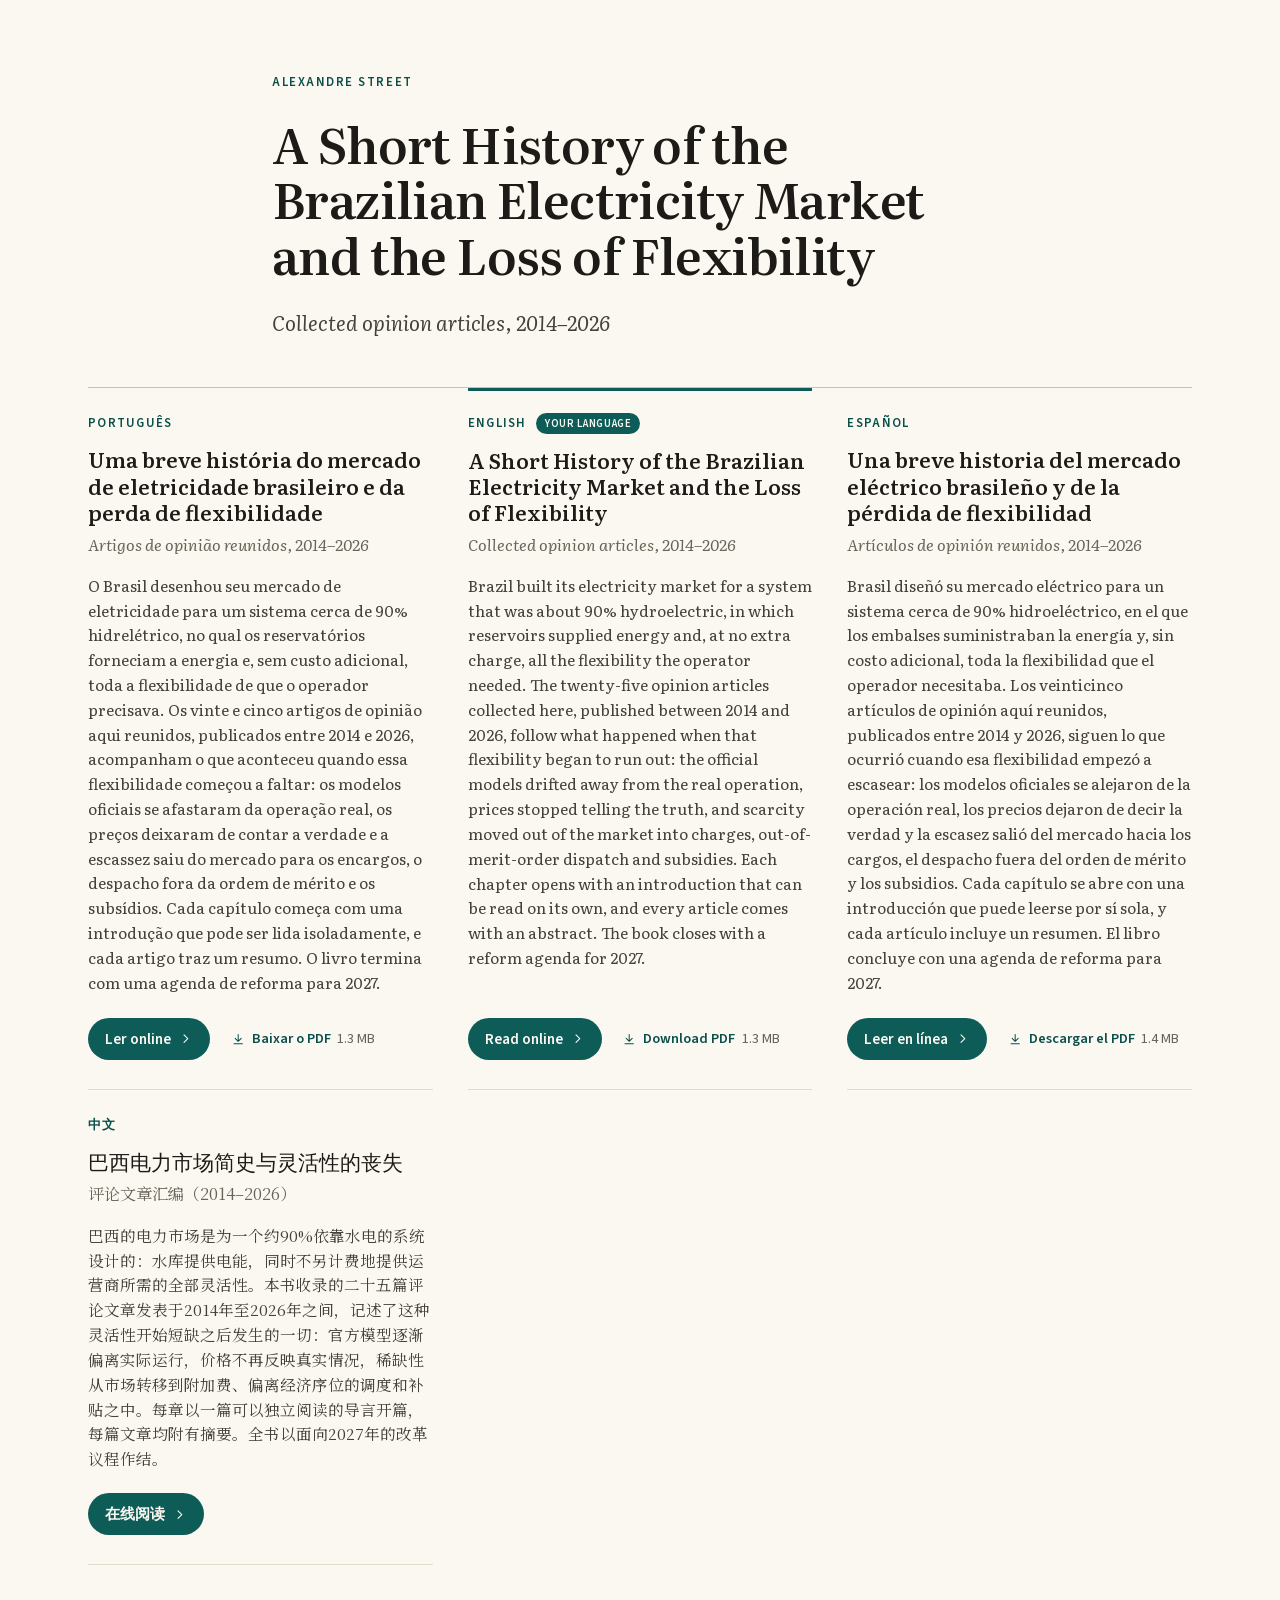
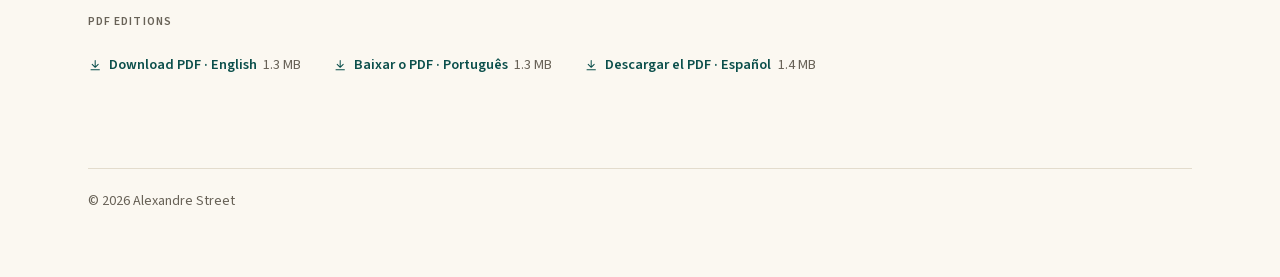
==== index.html @ ff54fec1 "Web edition of A Short History of the Brazilian Electricity Market and the Loss of Flexibility Stati" ====
<!DOCTYPE html>
<html lang="en" class="no-js" data-theme="system" data-mode="full" data-font="serif" data-width="standard" data-spacing="comfortable">
<head>
<meta charset="utf-8">
<meta name="viewport" content="width=device-width, initial-scale=1, viewport-fit=cover">
<title>A Short History of the Brazilian Electricity Market and the Loss of Flexibility — Alexandre Street</title>
<meta name="description" content="Brazil built its electricity market for a system that was about 90% hydroelectric, in which reservoirs supplied energy and, at no extra charge, all the flexibility the operator needed.">
<meta name="author" content="Alexandre Street">
<meta name="color-scheme" content="light dark">
<meta name="theme-color" content="#fbf8f1" media="(prefers-color-scheme: light)">
<meta name="theme-color" content="#15171a" media="(prefers-color-scheme: dark)">
<link rel="canonical" href="https://lampspuc.github.io/brazil-electricity-market-history/">
<meta property="og:type" content="website">
<meta property="og:site_name" content="A Short History of the Brazilian Electricity Market and the Loss of Flexibility">
<meta property="og:title" content="A Short History of the Brazilian Electricity Market and the Loss of Flexibility">
<meta property="og:description" content="Brazil built its electricity market for a system that was about 90% hydroelectric, in which reservoirs supplied energy and, at no extra charge, all the flexibility the operator needed. The twenty-five opinion articles collected here, published between 2014 and 2026, follow what happened when that flexibility began to run out: the official models drifted away from the real operation, prices stopped telling the truth, and scarcity moved out of the market into charges, out-of-merit-order dispatch and subsidies. Each chapter opens with an introduction that can be read on its own, and every article comes with an abstract. The book closes with a reform agenda for 2027.">
<meta property="og:locale" content="en_US">
<meta property="og:url" content="https://lampspuc.github.io/brazil-electricity-market-history/">
<meta property="og:locale:alternate" content="pt_BR">
<meta property="og:locale:alternate" content="es_LA">
<meta property="og:locale:alternate" content="zh_CN">
<meta name="twitter:card" content="summary_large_image">
<meta name="twitter:title" content="A Short History of the Brazilian Electricity Market and the Loss of Flexibility">
<meta name="twitter:description" content="Brazil built its electricity market for a system that was about 90% hydroelectric, in which reservoirs supplied energy and, at no extra charge, all the flexibility the operator needed.">
<meta property="og:image" content="https://lampspuc.github.io/brazil-electricity-market-history/assets/share.png">
<meta property="og:image:type" content="image/png">
<meta property="og:image:width" content="1200">
<meta property="og:image:height" content="630">
<meta property="og:image:alt" content="A Short History of the Brazilian Electricity Market and the Loss of Flexibility — Alexandre Street">
<meta name="twitter:image" content="https://lampspuc.github.io/brazil-electricity-market-history/assets/share.png">
<meta name="twitter:image:alt" content="A Short History of the Brazilian Electricity Market and the Loss of Flexibility — Alexandre Street">
<link rel="alternate" hreflang="pt-BR" href="https://lampspuc.github.io/brazil-electricity-market-history/pt/">
<link rel="alternate" hreflang="en" href="https://lampspuc.github.io/brazil-electricity-market-history/en/">
<link rel="alternate" hreflang="es" href="https://lampspuc.github.io/brazil-electricity-market-history/es/">
<link rel="alternate" hreflang="zh-Hans" href="https://lampspuc.github.io/brazil-electricity-market-history/zh/">
<link rel="alternate" hreflang="x-default" href="https://lampspuc.github.io/brazil-electricity-market-history/">
<link rel="icon" href="assets/icon.svg" type="image/svg+xml">
<link rel="stylesheet" href="assets/fonts/fonts.css">
<link rel="stylesheet" href="assets/app.css">
<script>(function(){var d=document.documentElement;d.className=d.className.replace(/\bno-js\b/,'js');try{var s=JSON.parse(localStorage.getItem('shbem.settings')||'{}');['mode','font','width','spacing','theme'].forEach(function(k){if(typeof s[k]==='string')d.setAttribute('data-'+k,s[k]);});if(s.scale)d.style.setProperty('--scale',s.scale);if(s.sidebar==='hidden')d.classList.add('toc-collapsed');}catch(e){}})();</script>
</head>
<body class="landing">
<svg class="sprite" aria-hidden="true" focusable="false" xmlns="http://www.w3.org/2000/svg"><symbol id="i-menu" viewBox="0 0 24 24"><path d="M4 7h16M4 12h16M4 17h11"/></symbol><symbol id="i-search" viewBox="0 0 24 24"><circle cx="10.5" cy="10.5" r="6.5"/><path d="M15.5 15.5 20.5 20.5"/></symbol><symbol id="i-type" viewBox="0 0 24 24"><path d="M2.8 19 8.3 5h.4L14.2 19M4.9 14h7.2"/><circle cx="18.2" cy="15.6" r="3"/><path d="M21.2 12.2V19"/></symbol><symbol id="i-globe" viewBox="0 0 24 24"><circle cx="12" cy="12" r="8.6"/><path d="M3.4 12h17.2M12 3.4c2.4 2.5 3.6 5.4 3.6 8.6s-1.2 6.1-3.6 8.6c-2.4-2.5-3.6-5.4-3.6-8.6s1.2-6.1 3.6-8.6Z"/></symbol><symbol id="i-close" viewBox="0 0 24 24"><path d="M6 6l12 12M18 6 6 18"/></symbol><symbol id="i-link" viewBox="0 0 24 24"><path d="M10.2 13.8a3.9 3.9 0 0 0 5.5 0l3-3a3.9 3.9 0 0 0-5.5-5.5l-1.1 1.1"/><path d="M13.8 10.2a3.9 3.9 0 0 0-5.5 0l-3 3a3.9 3.9 0 0 0 5.5 5.5l1.1-1.1"/></symbol><symbol id="i-up" viewBox="0 0 24 24"><path d="M12 19V5M5.8 11.2 12 5l6.2 6.2"/></symbol><symbol id="i-down" viewBox="0 0 24 24"><path d="M6 9.5l6 6 6-6"/></symbol><symbol id="i-left" viewBox="0 0 24 24"><path d="M14.5 6 8.5 12l6 6"/></symbol><symbol id="i-right" viewBox="0 0 24 24"><path d="M9.5 6l6 6-6 6"/></symbol><symbol id="i-download" viewBox="0 0 24 24"><path d="M12 4v11M7 10.5l5 5 5-5M5 19.5h14"/></symbol></svg>
<main id="main" class="landing-main">
<header class="landing-head">
<p class="hero-author">Alexandre Street</p>
<h1 class="hero-title">A Short History of the Brazilian Electricity Market and the Loss of Flexibility</h1>
<p class="hero-subtitle">Collected opinion articles, 2014–2026</p>
</header>
<section class="editions" aria-label="All editions">
<article class="ed-card" lang="pt-BR" data-lang="pt"><p class="ed-lang">Português<span class="ed-pref" hidden>Seu idioma</span></p><h2 class="ed-title"><a href="pt/index.html">Uma breve história do mercado de eletricidade brasileiro e da perda de flexibilidade</a></h2><p class="ed-sub">Artigos de opinião reunidos, 2014–2026</p><p class="ed-desc">O Brasil desenhou seu mercado de eletricidade para um sistema cerca de 90% hidrelétrico, no qual os reservatórios forneciam a energia e, sem custo adicional, toda a flexibilidade de que o operador precisava. Os vinte e cinco artigos de opinião aqui reunidos, publicados entre 2014 e 2026, acompanham o que aconteceu quando essa flexibilidade começou a faltar: os modelos oficiais se afastaram da operação real, os preços deixaram de contar a verdade e a escassez saiu do mercado para os encargos, o despacho fora da ordem de mérito e os subsídios. Cada capítulo começa com uma introdução que pode ser lida isoladamente, e cada artigo traz um resumo. O livro termina com uma agenda de reforma para 2027.</p><p class="ed-actions"><a class="btn" href="pt/index.html">Ler online <svg class="icon sm" aria-hidden="true" focusable="false"><use href="#i-right"></use></svg></a><a class="dl" href="./downloads/A%20Short%20History%20of%20the%20Brazilian%20Electricity%20Market%20%28PT%29.pdf" download><svg class="icon sm" aria-hidden="true" focusable="false"><use href="#i-download"></use></svg> Baixar o PDF <span class="size">1.3 MB</span></a></p></article>
<article class="ed-card" lang="en" data-lang="en"><p class="ed-lang">English<span class="ed-pref" hidden>Your language</span></p><h2 class="ed-title"><a href="en/index.html">A Short History of the Brazilian Electricity Market and the Loss of Flexibility</a></h2><p class="ed-sub">Collected opinion articles, 2014–2026</p><p class="ed-desc">Brazil built its electricity market for a system that was about 90% hydroelectric, in which reservoirs supplied energy and, at no extra charge, all the flexibility the operator needed. The twenty-five opinion articles collected here, published between 2014 and 2026, follow what happened when that flexibility began to run out: the official models drifted away from the real operation, prices stopped telling the truth, and scarcity moved out of the market into charges, out-of-merit-order dispatch and subsidies. Each chapter opens with an introduction that can be read on its own, and every article comes with an abstract. The book closes with a reform agenda for 2027.</p><p class="ed-actions"><a class="btn" href="en/index.html">Read online <svg class="icon sm" aria-hidden="true" focusable="false"><use href="#i-right"></use></svg></a><a class="dl" href="./downloads/A%20Short%20History%20of%20the%20Brazilian%20Electricity%20Market%20%28EN%29.pdf" download><svg class="icon sm" aria-hidden="true" focusable="false"><use href="#i-download"></use></svg> Download PDF <span class="size">1.3 MB</span></a></p></article>
<article class="ed-card" lang="es" data-lang="es"><p class="ed-lang">Español<span class="ed-pref" hidden>Su idioma</span></p><h2 class="ed-title"><a href="es/index.html">Una breve historia del mercado eléctrico brasileño y de la pérdida de flexibilidad</a></h2><p class="ed-sub">Artículos de opinión reunidos, 2014–2026</p><p class="ed-desc">Brasil diseñó su mercado eléctrico para un sistema cerca de 90% hidroeléctrico, en el que los embalses suministraban la energía y, sin costo adicional, toda la flexibilidad que el operador necesitaba. Los veinticinco artículos de opinión aquí reunidos, publicados entre 2014 y 2026, siguen lo que ocurrió cuando esa flexibilidad empezó a escasear: los modelos oficiales se alejaron de la operación real, los precios dejaron de decir la verdad y la escasez salió del mercado hacia los cargos, el despacho fuera del orden de mérito y los subsidios. Cada capítulo se abre con una introducción que puede leerse por sí sola, y cada artículo incluye un resumen. El libro concluye con una agenda de reforma para 2027.</p><p class="ed-actions"><a class="btn" href="es/index.html">Leer en línea <svg class="icon sm" aria-hidden="true" focusable="false"><use href="#i-right"></use></svg></a><a class="dl" href="./downloads/A%20Short%20History%20of%20the%20Brazilian%20Electricity%20Market%20%28ES%29.pdf" download><svg class="icon sm" aria-hidden="true" focusable="false"><use href="#i-download"></use></svg> Descargar el PDF <span class="size">1.4 MB</span></a></p></article>
<article class="ed-card" lang="zh-Hans" data-lang="zh"><p class="ed-lang">中文<span class="ed-pref" hidden>您的语言</span></p><h2 class="ed-title"><a href="zh/index.html">巴西电力市场简史与灵活性的丧失</a></h2><p class="ed-sub">评论文章汇编（2014–2026）</p><p class="ed-desc">巴西的电力市场是为一个约90%依靠水电的系统设计的：水库提供电能，同时不另计费地提供运营商所需的全部灵活性。本书收录的二十五篇评论文章发表于2014年至2026年之间，记述了这种灵活性开始短缺之后发生的一切：官方模型逐渐偏离实际运行，价格不再反映真实情况，稀缺性从市场转移到附加费、偏离经济序位的调度和补贴之中。每章以一篇可以独立阅读的导言开篇，每篇文章均附有摘要。全书以面向2027年的改革议程作结。</p><p class="ed-actions"><a class="btn" href="zh/index.html">在线阅读 <svg class="icon sm" aria-hidden="true" focusable="false"><use href="#i-right"></use></svg></a></p></article>
</section>
<section class="landing-pdfs" aria-labelledby="pdf-h"><h2 class="label" id="pdf-h">PDF editions</h2><ul><li><a class="dl" href="./downloads/A%20Short%20History%20of%20the%20Brazilian%20Electricity%20Market%20%28EN%29.pdf" download lang="en"><svg class="icon sm" aria-hidden="true" focusable="false"><use href="#i-download"></use></svg> Download PDF · English <span class="size">1.3 MB</span></a></li><li><a class="dl" href="./downloads/A%20Short%20History%20of%20the%20Brazilian%20Electricity%20Market%20%28PT%29.pdf" download lang="pt-BR"><svg class="icon sm" aria-hidden="true" focusable="false"><use href="#i-download"></use></svg> Baixar o PDF · Português <span class="size">1.3 MB</span></a></li><li><a class="dl" href="./downloads/A%20Short%20History%20of%20the%20Brazilian%20Electricity%20Market%20%28ES%29.pdf" download lang="es"><svg class="icon sm" aria-hidden="true" focusable="false"><use href="#i-download"></use></svg> Descargar el PDF · Español <span class="size">1.4 MB</span></a></li></ul></section>
<footer class="book-foot"><p>© 2026 Alexandre Street</p></footer>
</main>
<script>(function(){var langs=(navigator.languages||[navigator.language||'']).map(function(x){return String(x).toLowerCase();});var pick=null;for(var i=0;i<langs.length&&!pick;i++){var c=langs[i].slice(0,2);if(['pt','en','es','zh'].indexOf(c)>=0)pick=c;}if(!pick)pick='en';var card=document.querySelector('.ed-card[data-lang="'+pick+'"]');if(card){card.classList.add('is-preferred');var t=card.querySelector('.ed-pref');if(t)t.hidden=false;}})();</script>
</body>
</html>
---- assets/fonts/fonts.css ----
/* Literata, Source Sans 3, Atkinson Hyperlegible, Noto Serif SC and Noto Sans SC: SIL Open Font License 1.1 (see the OFL files in this folder). */
@font-face { font-family: 'Literata'; font-style: italic; font-weight: 400 700; font-display: swap; src: url(literata-italic-400-700-greek.woff2) format('woff2'); unicode-range: U+0370-0377, U+037A-037F, U+0384-038A, U+038C, U+038E-03A1, U+03A3-03FF; }
@font-face { font-family: 'Literata'; font-style: italic; font-weight: 400 700; font-display: swap; src: url(literata-italic-400-700-latin.woff2) format('woff2'); unicode-range: U+0000-00FF, U+0131, U+0152-0153, U+02BB-02BC, U+02C6, U+02DA, U+02DC, U+0304, U+0308, U+0329, U+2000-206F, U+20AC, U+2122, U+2191, U+2193, U+2212, U+2215, U+FEFF, U+FFFD; }
@font-face { font-family: 'Literata'; font-style: normal; font-weight: 400 700; font-display: swap; src: url(literata-normal-400-700-greek.woff2) format('woff2'); unicode-range: U+0370-0377, U+037A-037F, U+0384-038A, U+038C, U+038E-03A1, U+03A3-03FF; }
@font-face { font-family: 'Literata'; font-style: normal; font-weight: 400 700; font-display: swap; src: url(literata-normal-400-700-latin.woff2) format('woff2'); unicode-range: U+0000-00FF, U+0131, U+0152-0153, U+02BB-02BC, U+02C6, U+02DA, U+02DC, U+0304, U+0308, U+0329, U+2000-206F, U+20AC, U+2122, U+2191, U+2193, U+2212, U+2215, U+FEFF, U+FFFD; }
@font-face { font-family: 'Source Sans 3'; font-style: italic; font-weight: 400 600; font-display: swap; src: url(source-sans-3-italic-400-600-greek.woff2) format('woff2'); unicode-range: U+0370-0377, U+037A-037F, U+0384-038A, U+038C, U+038E-03A1, U+03A3-03FF; }
@font-face { font-family: 'Source Sans 3'; font-style: italic; font-weight: 400 600; font-display: swap; src: url(source-sans-3-italic-400-600-latin.woff2) format('woff2'); unicode-range: U+0000-00FF, U+0131, U+0152-0153, U+02BB-02BC, U+02C6, U+02DA, U+02DC, U+0304, U+0308, U+0329, U+2000-206F, U+20AC, U+2122, U+2191, U+2193, U+2212, U+2215, U+FEFF, U+FFFD; }
@font-face { font-family: 'Source Sans 3'; font-style: normal; font-weight: 400 700; font-display: swap; src: url(source-sans-3-normal-400-700-greek.woff2) format('woff2'); unicode-range: U+0370-0377, U+037A-037F, U+0384-038A, U+038C, U+038E-03A1, U+03A3-03FF; }
@font-face { font-family: 'Source Sans 3'; font-style: normal; font-weight: 400 700; font-display: swap; src: url(source-sans-3-normal-400-700-latin.woff2) format('woff2'); unicode-range: U+0000-00FF, U+0131, U+0152-0153, U+02BB-02BC, U+02C6, U+02DA, U+02DC, U+0304, U+0308, U+0329, U+2000-206F, U+20AC, U+2122, U+2191, U+2193, U+2212, U+2215, U+FEFF, U+FFFD; }
@font-face { font-family: 'Atkinson Hyperlegible'; font-style: italic; font-weight: 400; font-display: swap; src: url(atkinson-hyperlegible-italic-400-latin.woff2) format('woff2'); unicode-range: U+0000-00FF, U+0131, U+0152-0153, U+02BB-02BC, U+02C6, U+02DA, U+02DC, U+0304, U+0308, U+0329, U+2000-206F, U+20AC, U+2122, U+2191, U+2193, U+2212, U+2215, U+FEFF, U+FFFD; }
@font-face { font-family: 'Atkinson Hyperlegible'; font-style: italic; font-weight: 700; font-display: swap; src: url(atkinson-hyperlegible-italic-700-latin.woff2) format('woff2'); unicode-range: U+0000-00FF, U+0131, U+0152-0153, U+02BB-02BC, U+02C6, U+02DA, U+02DC, U+0304, U+0308, U+0329, U+2000-206F, U+20AC, U+2122, U+2191, U+2193, U+2212, U+2215, U+FEFF, U+FFFD; }
@font-face { font-family: 'Atkinson Hyperlegible'; font-style: normal; font-weight: 400; font-display: swap; src: url(atkinson-hyperlegible-normal-400-latin.woff2) format('woff2'); unicode-range: U+0000-00FF, U+0131, U+0152-0153, U+02BB-02BC, U+02C6, U+02DA, U+02DC, U+0304, U+0308, U+0329, U+2000-206F, U+20AC, U+2122, U+2191, U+2193, U+2212, U+2215, U+FEFF, U+FFFD; }
@font-face { font-family: 'Atkinson Hyperlegible'; font-style: normal; font-weight: 700; font-display: swap; src: url(atkinson-hyperlegible-normal-700-latin.woff2) format('woff2'); unicode-range: U+0000-00FF, U+0131, U+0152-0153, U+02BB-02BC, U+02C6, U+02DA, U+02DC, U+0304, U+0308, U+0329, U+2000-206F, U+20AC, U+2122, U+2191, U+2193, U+2212, U+2215, U+FEFF, U+FFFD; }
@font-face { font-family: 'Noto Serif SC'; font-style: normal; font-weight: 200 900; font-display: swap; src: url(noto-serif-sc-normal-200-900-s2.woff2) format('woff2'); unicode-range: U+f0a7, U+f0b2, U+f0b7, U+f0c9, U+f0d8, U+f0da, U+f0dc-f0dd, U+f0e0, U+f0e6, U+f0eb, U+f0fc, U+f101, U+f104-f105, U+f107, U+f10b, U+f11b, U+f14b, U+f18a, U+f193, U+f1d6-f1d7, U+f244, U+f27a, U+f296, U+f2ae, U+f471, U+f4b3, U+f610-f611, U+f880-f881, U+f8ec, U+f8f5, U+f8ff, U+f901, U+f90a, U+f92c-f92d, U+f934, U+f937, U+f941, U+f965, U+f967, U+f969, U+f96b, U+f96f, U+f974, U+f978-f979, U+f97e, U+f981, U+f98a, U+f98e, U+f997, U+f99c, U+f9b2, U+f9b5, U+f9ba, U+f9be, U+f9ca, U+f9d0-f9d1, U+f9dd, U+f9e0-f9e1, U+f9e4, U+f9f7, U+fa00-fa01, U+fa08, U+fa0a, U+fa11, U+fb01-fb02, U+fdfc, U+fe0e, U+fe30-fe31, U+fe33-fe44, U+fe49-fe52, U+fe54-fe57, U+fe59-fe66, U+fe68-fe6b, U+fe8e, U+fe92-fe93, U+feae, U+feb8, U+fecb-fecc, U+fee0; }
@font-face { font-family: 'Noto Serif SC'; font-style: normal; font-weight: 200 900; font-display: swap; src: url(noto-serif-sc-normal-200-900-s10.woff2) format('woff2'); unicode-range: U+94f5, U+94f7, U+94f9, U+94fb-94fd, U+94ff, U+9503-9504, U+9506-9507, U+9509-950a, U+950d-950f, U+9511-9518, U+951a-9520, U+9522, U+9528-952d, U+9530-953a, U+953c-953f, U+9543-9546, U+9548-9550, U+9552-9555, U+9557-955b, U+955d-9568, U+956a-956d, U+9570-9574, U+9583, U+9586, U+9589, U+958e-958f, U+9591-9592, U+9594, U+9598-9599, U+959e-95a0, U+95a2-95a6, U+95a8-95b2, U+95b4, U+95b8-95c3; }
@font-face { font-family: 'Noto Serif SC'; font-style: normal; font-weight: 200 900; font-display: swap; src: url(noto-serif-sc-normal-200-900-s14.woff2) format('woff2'); unicode-range: U+9004, U+900b, U+9011, U+9015-9016, U+901e, U+9021, U+9026, U+902d, U+902f, U+9031, U+9035-9036, U+9039-903a, U+9041, U+9044-9046, U+904a, U+904f-9052, U+9054-9055, U+9058-9059, U+905b-905e, U+9060-9062, U+9068-9069, U+906f, U+9072, U+9074, U+9076-907a, U+907c-907d, U+9081, U+9083, U+9085, U+9087-908b, U+908f, U+9095, U+9097, U+9099-909b, U+909d, U+90a0-90a1, U+90a8-90a9, U+90ac, U+90b0, U+90b2-90b4, U+90b6, U+90b8, U+90ba, U+90bd-90be, U+90c3-90c5, U+90c7-90c8, U+90cf-90d0, U+90d3, U+90d5, U+90d7, U+90da-90dc, U+90de, U+90e2, U+90e4, U+90e6-90e7, U+90ea-90eb, U+90ef, U+90f4-90f5, U+90f7, U+90fe-9100, U+9104, U+9109, U+910c, U+9112, U+9114-9115, U+9118, U+911c, U+911e, U+9120, U+9122-9123, U+9127, U+912d, U+912f-9132, U+9139-913a, U+9143, U+9146, U+9149-914a, U+914c, U+914e-9150, U+9154, U+9157, U+915a, U+915d-915e, U+9161-9162; }
@font-face { font-family: 'Noto Serif SC'; font-style: normal; font-weight: 200 900; font-display: swap; src: url(noto-serif-sc-normal-200-900-s15.woff2) format('woff2'); unicode-range: U+8e41-8e42, U+8e47, U+8e49-8e4b, U+8e50-8e53, U+8e59-8e5a, U+8e5f-8e60, U+8e64, U+8e69, U+8e6c, U+8e70, U+8e74, U+8e76, U+8e7a-8e7c, U+8e7f, U+8e84-8e85, U+8e87, U+8e89, U+8e8b, U+8e8d, U+8e8f-8e90, U+8e94, U+8e99, U+8e9c, U+8e9e, U+8eaa, U+8eac, U+8eb0, U+8eb6, U+8ec0, U+8ec6, U+8eca-8ece, U+8ed2, U+8eda, U+8edf, U+8ee2, U+8eeb, U+8ef8, U+8efb-8efe, U+8f03, U+8f09, U+8f0b, U+8f12-8f15, U+8f1b, U+8f1d, U+8f1f, U+8f29-8f2a, U+8f2f, U+8f36, U+8f38, U+8f3b, U+8f3e-8f3f, U+8f44-8f45, U+8f49, U+8f4d-8f4e, U+8f5f, U+8f6b, U+8f6d, U+8f71-8f73, U+8f75-8f76, U+8f78-8f7a, U+8f7c, U+8f7e, U+8f81-8f82, U+8f84, U+8f87, U+8f8a-8f8b, U+8f8d-8f8f, U+8f94-8f95, U+8f97-8f9a, U+8fa6, U+8fad-8faf, U+8fb2, U+8fb5-8fb7, U+8fba-8fbc, U+8fbf, U+8fc2, U+8fcb, U+8fcd, U+8fd3, U+8fd5, U+8fd7, U+8fda, U+8fe2-8fe5, U+8fe8-8fe9, U+8fee, U+8ff3-8ff4, U+8ff8, U+8ffa; }
@font-face { font-family: 'Noto Serif SC'; font-style: normal; font-weight: 200 900; font-display: swap; src: url(noto-serif-sc-normal-200-900-s16.woff2) format('woff2'); unicode-range: U+8cbd, U+8cbf-8cc4, U+8cc7-8cc8, U+8cca, U+8ccd, U+8cd1, U+8cd3, U+8cdb-8cdc, U+8cde, U+8ce0, U+8ce2-8ce4, U+8ce6-8ce8, U+8cea, U+8ced, U+8cf4, U+8cf8, U+8cfa, U+8cfc-8cfd, U+8d04-8d05, U+8d07-8d08, U+8d0a, U+8d0d, U+8d0f, U+8d13-8d14, U+8d16, U+8d1b, U+8d20, U+8d30, U+8d32-8d33, U+8d36, U+8d3b, U+8d3d, U+8d40, U+8d42-8d43, U+8d45-8d46, U+8d48-8d4a, U+8d4d, U+8d51, U+8d53, U+8d55, U+8d59, U+8d5c-8d5d, U+8d5f, U+8d61, U+8d66-8d67, U+8d6a, U+8d6d, U+8d71, U+8d73, U+8d84, U+8d90-8d91, U+8d94-8d95, U+8d99, U+8da8, U+8daf, U+8db1, U+8db5, U+8db8, U+8dba, U+8dbc, U+8dbf, U+8dc2, U+8dc4, U+8dc6, U+8dcb, U+8dce-8dcf, U+8dd6-8dd7, U+8dda-8ddb, U+8dde, U+8de1, U+8de3-8de4, U+8de9, U+8deb-8dec, U+8df0-8df1, U+8df6-8dfd, U+8e05, U+8e07, U+8e09-8e0a, U+8e0c, U+8e0e, U+8e10, U+8e14, U+8e1d-8e1f, U+8e23, U+8e26, U+8e2b-8e31, U+8e34-8e35, U+8e39-8e3a, U+8e3d, U+8e40; }
@font-face { font-family: 'Noto Serif SC'; font-style: normal; font-weight: 200 900; font-display: swap; src: url(noto-serif-sc-normal-200-900-s17.woff2) format('woff2'); unicode-range: U+8b80, U+8b83, U+8b8a, U+8b8c, U+8b90, U+8b93, U+8b99-8b9a, U+8ba0, U+8ba3, U+8ba5-8ba7, U+8baa-8bac, U+8bb4-8bb5, U+8bb7, U+8bb9, U+8bc2-8bc3, U+8bc5, U+8bcb-8bcc, U+8bce-8bd0, U+8bd2-8bd4, U+8bd6, U+8bd8-8bd9, U+8bdc, U+8bdf, U+8be3-8be4, U+8be7-8be9, U+8beb-8bec, U+8bee, U+8bf0, U+8bf2-8bf3, U+8bf6, U+8bf9, U+8bfc-8bfd, U+8bff-8c00, U+8c02, U+8c04, U+8c06-8c07, U+8c0c, U+8c0f, U+8c11-8c12, U+8c14-8c1b, U+8c1d-8c21, U+8c24-8c25, U+8c27, U+8c2a-8c2c, U+8c2e-8c30, U+8c32-8c36, U+8c3f, U+8c47-8c4c, U+8c4e-8c50, U+8c54-8c56, U+8c62, U+8c68, U+8c6c, U+8c73, U+8c78, U+8c7a, U+8c82, U+8c85, U+8c89-8c8a, U+8c8d-8c8e, U+8c90, U+8c93-8c94, U+8c98, U+8c9d-8c9e, U+8ca0-8ca2, U+8ca7-8cac, U+8caf-8cb0, U+8cb3-8cb4, U+8cb6-8cb9, U+8cbb-8cbc; }
@font-face { font-family: 'Noto Serif SC'; font-style: normal; font-weight: 200 900; font-display: swap; src: url(noto-serif-sc-normal-200-900-s19.woff2) format('woff2'); unicode-range: U+8882, U+8884-8886, U+8888, U+888f, U+8892-8893, U+889b, U+88a2, U+88a4, U+88a6, U+88a8, U+88aa, U+88ae, U+88b1, U+88b4, U+88b7, U+88bc, U+88c0, U+88c6-88c9, U+88ce-88cf, U+88d1-88d3, U+88d8, U+88db-88dd, U+88df, U+88e1-88e3, U+88e5, U+88e8, U+88ec, U+88f0-88f1, U+88f3-88f4, U+88fc-88fe, U+8900, U+8902, U+8906-8907, U+8909-890c, U+8912-8915, U+8918-891b, U+8921, U+8925, U+892b, U+8930, U+8932, U+8934, U+8936, U+893b, U+893d, U+8941, U+894c, U+8955-8956, U+8959, U+895c, U+895e-8960, U+8966, U+896a, U+896c, U+896f-8970, U+8972, U+897b, U+897e, U+8980, U+8983, U+8985, U+8987-8988, U+898c, U+898f, U+8993, U+8997, U+899a, U+89a1, U+89a7, U+89a9-89aa, U+89b2-89b3, U+89b7, U+89c0, U+89c7, U+89ca-89cc, U+89ce-89d1, U+89d6, U+89da, U+89dc, U+89de, U+89e5, U+89e7, U+89eb, U+89ef, U+89f1, U+89f3-89f4, U+89f8, U+89ff, U+8a01-8a03, U+8a07-8a0a, U+8a0e-8a0f, U+8a13; }
@font-face { font-family: 'Noto Serif SC'; font-style: normal; font-weight: 200 900; font-display: swap; src: url(noto-serif-sc-normal-200-900-s25.woff2) format('woff2'); unicode-range: U+8016, U+8018-8019, U+801c, U+801e, U+8026-802a, U+8031, U+8034-8035, U+8037, U+8043, U+804b, U+804d, U+8052, U+8056, U+8059, U+805e, U+8061, U+8068-8069, U+806e-8074, U+8076-8078, U+807c-8080, U+8082, U+8084-8085, U+8088, U+808f, U+8093, U+809c, U+809f, U+80ab, U+80ad-80ae, U+80b1, U+80b6-80b8, U+80bc-80bd, U+80c2, U+80c4, U+80ca, U+80cd, U+80d1, U+80d4, U+80d7, U+80d9-80db, U+80dd, U+80e0, U+80e4-80e5, U+80e7-80ed, U+80ef-80f1, U+80f3-80f4, U+80fc, U+8101, U+8104-8105, U+8107-8108, U+810c-810e, U+8112-8115, U+8117-8119, U+811b-811f, U+8121-8130, U+8132-8134, U+8137, U+8139, U+813f-8140, U+8142, U+8146, U+8148, U+814d-814e, U+8151, U+8153, U+8158-815a, U+815e, U+8160; }
@font-face { font-family: 'Noto Serif SC'; font-style: normal; font-weight: 200 900; font-display: swap; src: url(noto-serif-sc-normal-200-900-s32.woff2) format('woff2'); unicode-range: U+784c, U+784e-7854, U+7856-7857, U+7859-785a, U+7865, U+7869-786a, U+786d, U+786f, U+7876-7877, U+787c, U+787e-787f, U+7881, U+7887-7889, U+7893-7894, U+7898-789e, U+78a1, U+78a3, U+78a5, U+78a9, U+78ad, U+78b2, U+78b4, U+78b6, U+78b9-78ba, U+78bc, U+78bf, U+78c3, U+78c9, U+78cb, U+78d0-78d2, U+78d4, U+78d9-78da, U+78dc, U+78de, U+78e1, U+78e5-78e6, U+78ea, U+78ec, U+78ef, U+78f1-78f2, U+78f4, U+78fa-78fb, U+78fe, U+7901-7902, U+7905, U+7907, U+7909, U+790b-790c, U+790e, U+7910, U+7913, U+7919-791b, U+791e-791f, U+7921, U+7924, U+7926, U+792a-792b, U+7934, U+7936, U+7939, U+793b, U+793d, U+7940, U+7942-7943, U+7945-7947, U+7949-794a, U+794c, U+794e-7951, U+7953-7955, U+7957-795a, U+795c, U+795f-7960, U+7962, U+7964, U+7966-7967, U+7969, U+796b, U+796f, U+7972, U+7974, U+7979, U+797b-797c, U+797e-7980, U+7982, U+7986-7987, U+7989-798a; }
@font-face { font-family: 'Noto Serif SC'; font-style: normal; font-weight: 200 900; font-display: swap; src: url(noto-serif-sc-normal-200-900-s48.woff2) format('woff2'); unicode-range: U+64f1-64f2, U+64f4, U+64f7-64f8, U+64fa, U+64fc, U+64fe-64ff, U+6503, U+6509, U+650f, U+6514, U+6518, U+651c-651e, U+6522-6525, U+652a-652c, U+652e, U+6530-6532, U+6534-6535, U+6537-6538, U+653a, U+653c-653d, U+6542, U+6549-654b, U+654d-654e, U+6553-6555, U+6557-6558, U+655d, U+6564, U+6569, U+656b, U+656d-656f, U+6571, U+6573, U+6575-6576, U+6578-657e, U+6581-6583, U+6585-6586, U+6589, U+658e-658f, U+6592-6593, U+6595-6596, U+659b, U+659d, U+659f-65a1, U+65a3, U+65ab-65ac, U+65b2, U+65b6-65b7, U+65ba-65bb, U+65be-65c0, U+65c2-65c4, U+65c6-65c8, U+65cc, U+65ce, U+65d0, U+65d2-65d3, U+65d6, U+65db, U+65dd, U+65e1, U+65e3, U+65ee-65f0, U+65f3-65f5, U+65f8, U+65fb-65fc, U+65fe-6600, U+6603, U+6607, U+6609, U+660b, U+6610-6611, U+6619-661a, U+661c-661e, U+6621, U+6624, U+6626, U+662a-662c, U+662e, U+6630; }
@font-face { font-family: 'Noto Serif SC'; font-style: normal; font-weight: 200 900; font-display: swap; src: url(noto-serif-sc-normal-200-900-s49.woff2) format('woff2'); unicode-range: U+63b8-63bc, U+63be, U+63c0, U+63c3-63c4, U+63c6, U+63c8, U+63cd-63ce, U+63d1, U+63d6, U+63da-63db, U+63de, U+63e0, U+63e3, U+63e9-63ea, U+63ee, U+63f2, U+63f5-63fa, U+63fc, U+63fe-6400, U+6406, U+640b-640d, U+6410, U+6414, U+6416-6417, U+641b, U+6420-6423, U+6425-6428, U+642a, U+6431-6432, U+6434-6437, U+643d-6442, U+6445, U+6448, U+6450-6452, U+645b-645f, U+6462, U+6465, U+6468, U+646d, U+646f-6471, U+6473, U+6477, U+6479-647d, U+6482-6485, U+6487-6488, U+648c, U+6490, U+6493, U+6496-649a, U+649d, U+64a0, U+64a5, U+64ab-64ac, U+64b1-64b7, U+64b9-64bb, U+64be-64c1, U+64c4, U+64c7, U+64c9-64cb, U+64d0, U+64d4, U+64d7-64d8, U+64da, U+64de, U+64e0-64e2, U+64e4, U+64e9, U+64ec, U+64f0; }
@font-face { font-family: 'Noto Serif SC'; font-style: normal; font-weight: 200 900; font-display: swap; src: url(noto-serif-sc-normal-200-900-s50.woff2) format('woff2'); unicode-range: U+622c, U+622e-6230, U+6232, U+6238, U+623b, U+623d-623e, U+6243, U+6246, U+6248-6249, U+624c, U+6255, U+6259, U+625e, U+6260-6261, U+6265-6266, U+626a, U+6271, U+627a, U+627c-627d, U+6283, U+6286, U+6289, U+628e, U+6294, U+629c, U+629e-629f, U+62a1, U+62a8, U+62ba-62bb, U+62bf, U+62c2, U+62c4, U+62c8, U+62ca-62cb, U+62cf, U+62d1, U+62d7, U+62d9-62da, U+62dd, U+62e0-62e1, U+62e3-62e4, U+62e7, U+62eb, U+62ee, U+62f0, U+62f4-62f6, U+6308, U+630a-630e, U+6310, U+6312-6313, U+6317, U+6319, U+631b, U+631d-631f, U+6322, U+6326, U+6329, U+6331-6332, U+6334-6337, U+6339, U+633b-633c, U+633e-6340, U+6343, U+6347, U+634b-634e, U+6354, U+635c-635d, U+6368-6369, U+636d, U+636f-6372, U+6376, U+637a-637b, U+637d, U+6382-6383, U+6387, U+638a-638b, U+638d-638e, U+6391, U+6393-6397, U+6399, U+639b, U+639e-639f, U+63a1, U+63a3-63a4, U+63ac-63ae, U+63b1-63b5; }
@font-face { font-family: 'Noto Serif SC'; font-style: normal; font-weight: 200 900; font-display: swap; src: url(noto-serif-sc-normal-200-900-s51.woff2) format('woff2'); unicode-range: U+60ed-60ee, U+60f0-60f1, U+60f4, U+60f6, U+60fa, U+6100, U+6106, U+610d-610e, U+6112, U+6114-6115, U+6119, U+611c, U+6120, U+6122-6123, U+6126, U+6128-6130, U+6136-6137, U+613a, U+613d-613e, U+6144, U+6146-6147, U+614a-614b, U+6151, U+6153, U+6158, U+615a, U+615c-615d, U+615f, U+6161, U+6163-6165, U+616b-616c, U+616e, U+6171, U+6173-6177, U+617e, U+6182, U+6187, U+618a, U+618d-618e, U+6190-6191, U+6194, U+6199-619a, U+619c, U+619f, U+61a1, U+61a3-61a4, U+61a7-61a9, U+61ab-61ad, U+61b2-61b3, U+61b5-61b7, U+61ba-61bb, U+61bf, U+61c3-61c4, U+61c6-61c7, U+61c9-61cb, U+61d0-61d1, U+61d3-61d4, U+61d7, U+61da, U+61df-61e1, U+61e6, U+61ee, U+61f0, U+61f2, U+61f6-61f8, U+61fa, U+61fc-61fe, U+6200, U+6206-6207, U+6209, U+620b, U+620d-620e, U+6213-6215, U+6217, U+6219, U+621b-6223, U+6225-6226; }
@font-face { font-family: 'Noto Serif SC'; font-style: normal; font-weight: 200 900; font-display: swap; src: url(noto-serif-sc-normal-200-900-s52.woff2) format('woff2'); unicode-range: U+5fc4, U+5fc9, U+5fcb, U+5fce-5fd6, U+5fda-5fde, U+5fe1-5fe2, U+5fe4-5fe5, U+5fea, U+5fed-5fee, U+5ff1-5ff3, U+5ff6, U+5ff8, U+5ffb, U+5ffe-5fff, U+6002-6006, U+600a, U+600d, U+600f, U+6014, U+6019, U+601b, U+6020, U+6023, U+6026, U+6029, U+602b, U+602e-602f, U+6031, U+6033, U+6035, U+6039, U+603f, U+6041-6043, U+6046, U+604f, U+6053-6054, U+6058-605b, U+605d-605e, U+6060, U+6063, U+6065, U+6067, U+606a-606c, U+6075, U+6078-6079, U+607b, U+607d, U+607f, U+6083, U+6085-6087, U+608a, U+608c, U+608e-608f, U+6092-6093, U+6095-6097, U+609b-609d, U+60a2, U+60a7, U+60a9-60ab, U+60ad, U+60af-60b1, U+60b3-60b6, U+60b8, U+60bb, U+60bd-60be, U+60c0-60c3, U+60c6-60c9, U+60cb, U+60ce, U+60d3-60d4, U+60d7-60db, U+60dd, U+60e1-60e4, U+60e6, U+60ea, U+60ec; }
@font-face { font-family: 'Noto Serif SC'; font-style: normal; font-weight: 200 900; font-display: swap; src: url(noto-serif-sc-normal-200-900-s53.woff2) format('woff2'); unicode-range: U+5e98, U+5e9b, U+5e9d, U+5ea0-5ea5, U+5ea8, U+5eab, U+5eaf, U+5eb3, U+5eb5-5eb6, U+5eb9, U+5ebe, U+5ec1-5ec3, U+5ec6, U+5ec8, U+5ecb-5ecc, U+5ed1-5ed2, U+5ed4, U+5ed9-5edb, U+5edd, U+5edf-5ee0, U+5ee2-5ee3, U+5ee8, U+5eea, U+5eec, U+5eef-5ef0, U+5ef3-5ef4, U+5ef8, U+5efb-5efc, U+5efe-5eff, U+5f01, U+5f07, U+5f0b-5f0e, U+5f10-5f12, U+5f14, U+5f1a, U+5f22, U+5f28-5f29, U+5f2c-5f2d, U+5f35-5f36, U+5f38, U+5f3b-5f43, U+5f45-5f4a, U+5f4c-5f4e, U+5f50, U+5f54, U+5f56-5f59, U+5f5b-5f5f, U+5f61, U+5f63, U+5f65, U+5f67-5f68, U+5f6b, U+5f6e-5f6f, U+5f72-5f78, U+5f7a, U+5f7e-5f7f, U+5f82-5f83, U+5f87, U+5f89-5f8a, U+5f8d, U+5f91, U+5f93, U+5f95, U+5f98-5f99, U+5f9c, U+5f9e, U+5fa0, U+5fa6-5fa9, U+5fac-5fad, U+5faf, U+5fb3-5fb5, U+5fb9, U+5fbc; }
@font-face { font-family: 'Noto Serif SC'; font-style: normal; font-weight: 200 900; font-display: swap; src: url(noto-serif-sc-normal-200-900-s57.woff2) format('woff2'); unicode-range: U+596a, U+596c-596e, U+5977, U+597b-597c, U+5981, U+598f, U+5997-5998, U+599a, U+599c-599d, U+59a0-59a1, U+59a3-59a4, U+59a7, U+59aa-59ad, U+59af, U+59b2-59b3, U+59b5-59b6, U+59b8, U+59ba, U+59bd-59be, U+59c0-59c1, U+59c3-59c4, U+59c7-59ca, U+59cc-59cd, U+59cf, U+59d2, U+59d5-59d6, U+59d8-59d9, U+59db, U+59dd-59e0, U+59e2-59e7, U+59e9-59eb, U+59ee, U+59f1, U+59f3, U+59f5, U+59f7-59f9, U+59fd, U+5a06, U+5a08-5a0a, U+5a0c-5a0d, U+5a11-5a13, U+5a15-5a16, U+5a1a-5a1b, U+5a21-5a23, U+5a2d-5a2f, U+5a32, U+5a38, U+5a3c, U+5a3e-5a45, U+5a47, U+5a4a, U+5a4c-5a4d, U+5a4f-5a51, U+5a53, U+5a55-5a57, U+5a5e, U+5a60, U+5a62, U+5a65-5a67, U+5a6a, U+5a6c-5a6d, U+5a72-5a73, U+5a75-5a76, U+5a79-5a7c, U+5a81-5a84, U+5a8c, U+5a8e, U+5a93, U+5a96-5a97, U+5a9c, U+5a9e; }
@font-face { font-family: 'Noto Serif SC'; font-style: normal; font-weight: 200 900; font-display: swap; src: url(noto-serif-sc-normal-200-900-s61.woff2) format('woff2'); unicode-range: U+550f, U+5511-5514, U+5516-5517, U+5519, U+551b, U+551d-551e, U+5520, U+5522-5523, U+5526-5527, U+552a-552c, U+5530, U+5532-5535, U+5537-5538, U+553b-5541, U+5543-5544, U+5547-5549, U+554b, U+554d, U+5550, U+5553, U+5555-5558, U+555b-555f, U+5567-5569, U+556b-5572, U+5574-5577, U+557b-557c, U+557e-557f, U+5581, U+5583, U+5585-5586, U+5588, U+558b-558c, U+558e-5591, U+5593, U+5599-559a, U+559f, U+55a5-55a6, U+55a8-55ac, U+55ae, U+55b0-55b3, U+55b6, U+55b9-55ba, U+55bc-55be, U+55c4, U+55c6-55c7, U+55c9, U+55cc-55d2, U+55d4-55db, U+55dd-55df, U+55e1, U+55e3-55e6, U+55ea-55ee, U+55f0-55f3; }
@font-face { font-family: 'Noto Serif SC'; font-style: normal; font-weight: 200 900; font-display: swap; src: url(noto-serif-sc-normal-200-900-s62.woff2) format('woff2'); unicode-range: U+53e7-53e9, U+53f1, U+53f4-53f5, U+53fa-5400, U+5402, U+5405-5407, U+540b, U+540f, U+5412, U+5414, U+5416, U+5418-541a, U+541d, U+5420-5423, U+5425, U+5429-542a, U+542d-542e, U+5431-5433, U+5436, U+543d, U+543f, U+5442-5443, U+5449, U+544b-544c, U+544e, U+5451-5454, U+5456, U+5459, U+545b-545c, U+5461, U+5463-5464, U+546a-5472, U+5474, U+5476-5478, U+547a, U+547e-5484, U+5486, U+548a, U+548d-548e, U+5490-5491, U+5494, U+5497-5499, U+549b, U+549d, U+54a1-54a7, U+54a9, U+54ab, U+54ad, U+54b4-54b5, U+54b9, U+54bb, U+54be-54bf, U+54c2-54c3, U+54c9-54cc, U+54cf-54d0, U+54d3, U+54d5-54d6, U+54d9-54da, U+54dc-54de, U+54e2, U+54e7, U+54f3-54f4, U+54f8-54f9, U+54fd-54ff, U+5501, U+5504-5506, U+550c-550e; }
@font-face { font-family: 'Noto Serif SC'; font-style: normal; font-weight: 200 900; font-display: swap; src: url(noto-serif-sc-normal-200-900-s63.woff2) format('woff2'); unicode-range: U+5289, U+528b, U+528d, U+528f, U+5291-5293, U+529a, U+52a2, U+52a6-52a7, U+52ac-52ad, U+52af, U+52b4-52b5, U+52b9, U+52bb-52bc, U+52be, U+52c1, U+52c5, U+52ca, U+52cd, U+52d0, U+52d6-52d7, U+52d9, U+52db, U+52dd-52de, U+52e0, U+52e2-52e3, U+52e5, U+52e7-52f0, U+52f2-52f3, U+52f5-52f9, U+52fb-52fc, U+5302, U+5304, U+530b, U+530d, U+530f-5310, U+5315, U+531a, U+531c-531d, U+5321, U+5323, U+5326, U+532e-5331, U+5338, U+533c-533e, U+5344-5345, U+534b-534d, U+5350, U+5354, U+5358, U+535d-535f, U+5363, U+5368-5369, U+536c, U+536e-536f, U+5372, U+5379-537b, U+537d, U+538d-538e, U+5390, U+5393-5394, U+5396, U+539b-539d, U+53a0-53a1, U+53a3-53a5, U+53a9, U+53ad-53ae, U+53b0, U+53b2-53b3, U+53b5-53b8, U+53bc, U+53be, U+53c1, U+53c3-53c7, U+53ce-53cf, U+53d2-53d3, U+53d5, U+53da, U+53de-53df, U+53e1-53e2; }
@font-face { font-family: 'Noto Serif SC'; font-style: normal; font-weight: 200 900; font-display: swap; src: url(noto-serif-sc-normal-200-900-s65.woff2) format('woff2'); unicode-range: U+4fd1, U+4fd3, U+4fda-4fdc, U+4fdf-4fe0, U+4fe2-4fe4, U+4fe6, U+4fe8, U+4feb-4fed, U+4ff3, U+4ff5-4ff6, U+4ff8, U+4ffe, U+5001, U+5005-5006, U+5009, U+500c, U+500f, U+5013-5018, U+501b-501e, U+5022-5025, U+5027-5028, U+502b-502e, U+5030, U+5033-5034, U+5036-5039, U+503b, U+5041-5043, U+5045-5046, U+5048-504a, U+504c-504e, U+5051, U+5053, U+5055-5057, U+505b, U+505e, U+5060, U+5062-5063, U+5067, U+506a, U+506c, U+5070-5072, U+5074-5075, U+5078, U+507b, U+507d-507e, U+5080, U+5088-5089, U+5091-5092, U+5095, U+5097-509e, U+50a2-50a3, U+50a5-50a7, U+50a9, U+50ad, U+50b3, U+50b5, U+50b7, U+50ba, U+50be, U+50c4-50c5, U+50c7, U+50ca, U+50cd, U+50d1, U+50d5-50d6, U+50da, U+50de, U+50e5-50e6, U+50ec-50ee, U+50f0-50f1, U+50f3, U+50f9-50fb, U+50fe-5102; }
@font-face { font-family: 'Noto Serif SC'; font-style: normal; font-weight: 200 900; font-display: swap; src: url(noto-serif-sc-normal-200-900-s72.woff2) format('woff2'); unicode-range: U+207c-2083, U+208c-208e, U+2092, U+20a6, U+20a8-20ad, U+20af, U+20b1, U+20b4-20b5, U+20b8-20ba, U+20bd, U+20db, U+20dd, U+20e0, U+20e3, U+2105, U+2109, U+2113, U+2116-2117, U+2120-2121, U+2126, U+212b, U+2133, U+2139, U+2194, U+2196-2199, U+21a0, U+21a9-21aa, U+21af, U+21b3, U+21b5, U+21ba-21bb, U+21c4, U+21ca, U+21cc, U+21d0-21d4, U+21e1, U+21e6-21e9, U+2200, U+2202, U+2205-2208, U+220f, U+2211-2212, U+2215, U+2217-2219, U+221d-2220, U+2223, U+2225, U+2227-222b, U+222e, U+2234-2237, U+223c-223d, U+2248, U+224c, U+2252, U+2256, U+2260-2261, U+2266-2267, U+226a-226b, U+226e-226f, U+2282-2283, U+2295, U+2297, U+2299, U+22a5, U+22b0-22b1, U+22b9, U+22bf, U+22c5-22c6, U+22ef, U+2304, U+2307, U+230b, U+2312-2314, U+2318, U+231a-231b, U+2323, U+239b, U+239d-239e, U+23a0, U+23e9; }
@font-face { font-family: 'Noto Serif SC'; font-style: normal; font-weight: 200 900; font-display: swap; src: url(noto-serif-sc-normal-200-900-s77.woff2) format('woff2'); unicode-range: U+221a, U+2264, U+2464, U+25a0, U+3008, U+4e10, U+512a, U+5152, U+5201, U+5241, U+5340, U+5352, U+549a, U+54b2, U+54c6, U+54d7, U+54e1, U+5509, U+55c5, U+5618, U+5716, U+576f, U+5784, U+57a2, U+589f, U+5a20, U+5a25, U+5a29, U+5a34, U+5a7f, U+5ad6, U+5b09, U+5b5c, U+5bc7, U+5be6, U+5c27, U+5d2d, U+5dcd, U+5f1b, U+5f37, U+604d, U+6055, U+6073, U+60eb, U+61ff, U+62ce, U+62ed, U+6345, U+6390, U+63b0, U+63b7, U+64ae, U+64c2, U+64d2, U+6556, U+663c, U+667e, U+66d9, U+66f8, U+6756, U+6789, U+689d, U+68f1, U+695e, U+6975, U+6a1f, U+6b0a, U+6b61, U+6b87, U+6c5d, U+6c7e, U+6c92, U+6d31, U+6df9, U+6e0d, U+6e2d, U+6f31, U+6f3e, U+70b3, U+70bd, U+70ca, U+70e8, U+725f, U+733f, U+7396, U+739f, U+7459, U+74a7, U+75a1, U+75f0, U+76cf, U+76d4, U+7729, U+77aa, U+77b0, U+77e3, U+780c, U+78d5, U+7941, U+7977, U+797a, U+79c3, U+7a20, U+7a92, U+7b71, U+7bf1, U+7c9f, U+7eb6, U+7eca, U+7ef7, U+7f07, U+7f09, U+7f15, U+7f81, U+7fb9, U+8038, U+8098, U+80b4, U+8110, U+814b-814c, U+816e, U+818a, U+8205, U+8235, U+828b, U+82a5, U+82b7, U+82d4, U+82db, U+82df, U+8317, U+8338, U+8385-8386, U+83c1, U+83cf, U+8537, U+853b, U+854a, U+8715, U+8783, U+892a, U+8a71, U+8bb3, U+8d2e, U+8d58, U+8dbe, U+8f67, U+8fab, U+8fc4, U+8fe6, U+9023, U+9084, U+9091, U+916a, U+91c9, U+91dc, U+94b3, U+9502, U+9523, U+9551, U+956f, U+960e, U+962a, U+962e, U+9647, U+96f3, U+9739, U+97a0, U+97ed, U+983b, U+985e, U+988a, U+99ac, U+9a6f, U+9a87, U+9a8b, U+9ab7, U+9abc, U+9ac5, U+9e25, U+e608, U+e621, U+ff06, U+ff14-ff16; }
@font-face { font-family: 'Noto Serif SC'; font-style: normal; font-weight: 200 900; font-display: swap; src: url(noto-serif-sc-normal-200-900-s78.woff2) format('woff2'); unicode-range: U+161, U+926, U+928, U+939, U+93f-940, U+94d, U+e17, U+e22, U+e44, U+25c7, U+25ce, U+2764, U+3009, U+3016-3017, U+4e4d, U+4e53, U+4f5a, U+4f70, U+4fae, U+4fd8, U+4ffa, U+5011, U+501a, U+51c4, U+5225, U+547b, U+5495, U+54e8, U+54ee, U+5594, U+55d3, U+55dc, U+55fd, U+560e, U+565c, U+5662, U+5669, U+566c, U+56bc, U+5742, U+5824, U+5834, U+598a, U+5992, U+59a9, U+5a04, U+5ac9, U+5b75, U+5b7d, U+5bc5, U+5c49, U+5c90, U+5e1c, U+5e27, U+5e2b, U+5e37, U+5e90, U+618b, U+61f5, U+620a, U+620c, U+6273, U+62c7, U+62f7, U+6320, U+6342, U+6401-6402, U+6413, U+6512, U+655b, U+65a7, U+65f1, U+65f7, U+665f, U+6687, U+66a7, U+673d, U+67b8, U+6854, U+68d8, U+68fa, U+696d, U+6a02, U+6a0a, U+6a80, U+6b7c, U+6bd9, U+6c2e, U+6c76, U+6cf8, U+6d4a, U+6d85, U+6e24, U+6e32, U+6ec7, U+6f88, U+700f, U+701a, U+7078, U+707c, U+70ac, U+70c1, U+72e9, U+7409, U+7422, U+745a, U+7480, U+74a8, U+752b, U+7574, U+7656, U+7699, U+7737, U+785d, U+78be, U+79b9, U+7a3d, U+7a91, U+7a9f, U+7ae3, U+7b77, U+7c3f, U+7d1a, U+7d50, U+7d93, U+8042, U+808b, U+8236, U+82b8-82b9, U+82ef, U+8309, U+836b, U+83ef, U+8431, U+85c9, U+865e, U+868c, U+8759, U+8760, U+8845, U+89ba, U+8a2a, U+8aaa, U+8c41, U+8d2c, U+8d4e, U+8e66, U+8e6d, U+8eaf, U+902e, U+914b, U+916e, U+919b, U+949b, U+94a0, U+94b0, U+9541-9542, U+9556, U+95eb, U+95f5, U+964b, U+968b, U+96cc-96cd, U+96cf, U+9713, U+9890, U+98a8, U+9985, U+9992, U+9a6d, U+9a81, U+9a86, U+9ab8, U+9ca4, U+e606-e607, U+e60a, U+e60c, U+e60e, U+fe0f, U+ff02, U+ff1e; }
@font-face { font-family: 'Noto Serif SC'; font-style: normal; font-weight: 200 900; font-display: swap; src: url(noto-serif-sc-normal-200-900-s79.woff2) format('woff2'); unicode-range: U+10c, U+627-629, U+639, U+644, U+64a, U+203b, U+2265, U+2463, U+2573, U+25b2, U+3448-3449, U+4e1e, U+4e5e, U+4f3a, U+4f5f, U+4fea, U+5026, U+508d, U+516e, U+5189, U+5254, U+5288, U+52d8, U+52fa, U+5306, U+5308, U+5364, U+5384, U+53ed, U+543c, U+5450, U+5455, U+5466, U+54c4, U+5578, U+55a7, U+561f, U+5631, U+572d, U+575f, U+57ae, U+57e0, U+5830, U+594e, U+5984, U+5993, U+5bdd, U+5c0d, U+5c7f, U+5c82, U+5e62, U+5ed3, U+5f08, U+607a, U+60bc, U+625b, U+6292, U+62e2, U+6363, U+6467, U+6714, U+675e, U+6771, U+67a2, U+67ff, U+6805, U+68a7, U+68e0, U+6930, U+6986, U+69a8, U+69df, U+6a44, U+6a5f, U+6c13, U+6c1f, U+6c22, U+6c2f, U+6c40, U+6c81, U+6c9b, U+6ca5, U+6da4, U+6df3, U+6e85, U+6eba, U+6ed5, U+6f13, U+6f33, U+6f62, U+715e, U+72c4, U+73d1, U+7405, U+7487, U+7578, U+75a4, U+75eb, U+7693, U+7738, U+7741, U+776b, U+7792, U+77a7, U+77a9, U+77b3, U+788c, U+7984, U+79a7, U+79e4, U+7a1a, U+7a57, U+7aa6, U+7b0b, U+7b5d, U+7c27, U+7c7d, U+7caa, U+7cd9, U+7cef, U+7eda, U+7ede, U+7f24, U+803f, U+8046, U+80fa, U+81fb, U+8207, U+8258, U+8335, U+8339, U+8354, U+840e, U+85b0, U+85fb, U+8695, U+86aa, U+8717, U+8749, U+874c, U+8996, U+89bd, U+89c5, U+8bdb, U+8bf5, U+8c5a, U+8cec, U+8d3f, U+8d9f, U+8e44, U+8fed, U+9005, U+9019, U+9082, U+90af, U+90dd, U+90e1, U+90f8, U+916f, U+9176, U+949e, U+94a7, U+94c2, U+9525, U+9580, U+95dc, U+96e2, U+96fb, U+9704, U+9a7c, U+9a7f, U+9b41, U+9ca8, U+9cc4, U+9cde, U+9e92, U+9ede, U+9f9a, U+e60b, U+e610, U+ff10, U+ff13, U+ff3b, U+ff3d, U+f012b; }
@font-face { font-family: 'Noto Serif SC'; font-style: normal; font-weight: 200 900; font-display: swap; src: url(noto-serif-sc-normal-200-900-s80.woff2) format('woff2'); unicode-range: U+60, U+631, U+2606, U+3014-3015, U+309c, U+33a1, U+4e52, U+4ec6, U+4f86, U+4f8d, U+4fde, U+4fef, U+500b, U+502a, U+515c, U+518a, U+51a5, U+51f3, U+5243, U+52c9, U+52d5, U+53a2, U+53ee, U+54ce, U+54fa, U+54fc, U+5580, U+5587, U+563f, U+56da, U+5792, U+5815, U+5960, U+59d7, U+5b78, U+5b9b, U+5be1, U+5c4e, U+5c51, U+5c6f, U+5c9a, U+5cfb, U+5d16, U+5ed6, U+5f27, U+5f6a, U+609a, U+60df, U+6168, U+61c8, U+6236, U+62f1, U+62fd, U+631a, U+6328, U+632b, U+6346, U+638f, U+63a0, U+63c9, U+655e, U+6590, U+6615, U+6627, U+66ae, U+66e6, U+66f0, U+67da, U+67ec, U+6813, U+6816, U+6869, U+6893, U+68ad, U+68f5, U+6977, U+6984, U+69db, U+6b72, U+6bb7, U+6ce3, U+6cfb, U+6d47, U+6da1, U+6dc4, U+6e43, U+6eaf, U+6eff, U+6f8e, U+7011, U+7063, U+7076, U+7096, U+70ba, U+70db, U+70ef, U+7119-711a, U+7172, U+718f, U+7194, U+727a, U+72d9, U+72ed, U+7325, U+73ae, U+73ba, U+73c0, U+73fe, U+7410, U+7426, U+7455, U+7554, U+7576, U+75ae, U+75b9, U+762b, U+766b, U+7682, U+7750, U+7779, U+7784, U+77eb, U+77ee, U+78f7, U+79e9, U+7a79, U+7b1b, U+7b28, U+7bf7, U+7db2, U+7ec5, U+7eee, U+7f14, U+7f1a, U+7fe1, U+8087, U+809b, U+81b3, U+8231, U+830e, U+835f, U+83e9, U+849c, U+851a, U+868a, U+8718, U+874e, U+8822, U+8910, U+8944, U+8a3b, U+8bb6, U+8bbc, U+8e72, U+8f9c, U+900d, U+904b, U+904e, U+9063, U+90a2, U+90b9, U+9119, U+94f2, U+952f, U+9576-9577, U+9593, U+95f8, U+961c, U+969b, U+96a7, U+96c1, U+9716, U+9761, U+97ad, U+97e7, U+98a4, U+997a, U+9a73, U+9b44, U+9e3d, U+9ecf, U+9ed4, U+ff11-ff12, U+fffd; }
@font-face { font-family: 'Noto Serif SC'; font-style: normal; font-weight: 200 900; font-display: swap; src: url(noto-serif-sc-normal-200-900-s81.woff2) format('woff2'); unicode-range: U+2003, U+2193, U+2462, U+4e19, U+4e2b, U+4e36, U+4ea8, U+4ed1, U+4ed7, U+4f51, U+4f63, U+4f83, U+50e7, U+5112, U+5167, U+51a4, U+51b6, U+5239, U+5265, U+532a, U+5351, U+537f, U+5401, U+548f, U+5492, U+54af, U+54b3, U+54bd, U+54d1, U+54df, U+554f, U+5564, U+5598, U+5632, U+56a3, U+56e7, U+574e, U+575d-575e, U+57d4, U+584c, U+58e4, U+5937, U+5955, U+5a05, U+5a1f, U+5a49, U+5ac2, U+5c39, U+5c61, U+5d0e, U+5de9, U+5e9a, U+5eb8, U+5f0a, U+5f13, U+5f6c, U+5f8c, U+603c, U+608d, U+611b, U+6127, U+62a0, U+62d0, U+634f, U+635e, U+63fd, U+6577, U+658b, U+65bc, U+660a, U+6643, U+6656, U+6703, U+6760, U+67af, U+67c4, U+67e0, U+6817, U+68cd, U+690e, U+6960, U+69b4, U+6a71, U+6aac, U+6b67, U+6bb4, U+6c55, U+6c70, U+6c82, U+6ca6, U+6cb8, U+6cbe, U+6ede, U+6ee5, U+6f4d, U+6f84, U+6f9c, U+7115, U+7121, U+722a, U+7261, U+7272, U+7280, U+72f8, U+7504, U+754f, U+75d8, U+767c, U+76ef, U+778e, U+77bb, U+77f6, U+786b, U+78b1, U+7948, U+7985, U+79be, U+7a83, U+7a8d, U+7eac, U+7eef, U+7ef8, U+7efd, U+7f00, U+803d, U+8086, U+810a, U+8165, U+819d, U+81a8, U+8214, U+829c, U+831c, U+832b, U+8367, U+83e0, U+83f1, U+8403, U+846b, U+8475, U+84b2, U+8513, U+8574, U+85af, U+86d9, U+86db, U+8acb, U+8bbd, U+8be0-8be1, U+8c0e, U+8d29, U+8d50, U+8d63, U+8f7f, U+9032, U+9042, U+90b1, U+90b5, U+9165, U+9175, U+94a6, U+94c5, U+950c, U+9610, U+9631, U+9699, U+973e, U+978d, U+97ec, U+97f6, U+984c, U+987d, U+9882, U+9965, U+996a, U+9972, U+9a8f, U+9ad3, U+9ae6, U+9cb8, U+9edb, U+e600, U+e60f, U+e611, U+ff05, U+ff0b; }
@font-face { font-family: 'Noto Serif SC'; font-style: normal; font-weight: 200 900; font-display: swap; src: url(noto-serif-sc-normal-200-900-s82.woff2) format('woff2'); unicode-range: U+5e, U+2190, U+250a, U+25bc, U+25cf, U+4e56, U+4ea9, U+4f3d, U+4f6c, U+4f88, U+4fa8, U+4fcf, U+5029, U+5188, U+51f9, U+5203, U+524a, U+5256, U+529d, U+5375, U+53db, U+541f, U+5435, U+5457, U+548b, U+54c7, U+54d4, U+54e9, U+556a, U+5589, U+55bb, U+55e8, U+55ef, U+563b, U+566a, U+576a, U+58f9, U+598d, U+599e, U+59a8, U+5a9b, U+5ae3, U+5bb0, U+5bde, U+5c4c, U+5c60, U+5d1b, U+5deb, U+5df7, U+5e18, U+5f26, U+5f64, U+601c, U+6084, U+60e9, U+614c, U+6208, U+621a, U+6233, U+6254, U+62d8, U+62e6, U+62ef, U+6323, U+632a, U+633d, U+6361, U+6405, U+640f, U+6614, U+6642, U+6657, U+67a3, U+6808, U+683d, U+6850, U+6897, U+68b3, U+68b5, U+68d5, U+6a58, U+6b47, U+6b6a, U+6c28, U+6c90, U+6ca7, U+6cf5, U+6d51, U+6da9, U+6dc7, U+6dd1, U+6e0a, U+6e5b, U+6e9c, U+6f47, U+6f6d, U+70ad, U+70f9, U+710a, U+7130, U+71ac, U+745f, U+7476, U+7490, U+7529, U+7538, U+75d2, U+7696, U+76b1, U+76fc, U+777f, U+77dc, U+789f, U+795b, U+79bd, U+79c9, U+7a3b, U+7a46, U+7aa5, U+7ad6, U+7ca5, U+7cb9, U+7cdf, U+7d6e, U+7f06, U+7f38, U+7fa1, U+7fc1, U+8015, U+803b, U+80a2, U+80aa, U+8116, U+813e, U+82bd, U+8305, U+8328, U+8346, U+846c, U+8549, U+859b, U+8611, U+8680, U+87f9, U+884d, U+8877, U+888d, U+88d4, U+898b, U+8a79, U+8a93, U+8c05, U+8c0d, U+8c26, U+8d1e, U+8d31, U+8d81, U+8e22, U+8e81, U+8f90, U+8f96, U+90ca, U+916c, U+917f, U+9187, U+918b, U+9499, U+94a9, U+9524, U+9540, U+958b, U+9600, U+9640, U+96b6, U+96c7, U+96ef, U+98d9, U+9976, U+997f, U+9a74, U+9a84, U+9c8d, U+9e26, U+9e9f, U+ad6d, U+c5b4, U+d55c, U+ff0f; }
@font-face { font-family: 'Noto Serif SC'; font-style: normal; font-weight: 200 900; font-display: swap; src: url(noto-serif-sc-normal-200-900-s83.woff2) format('woff2'); unicode-range: U+b0, U+2191, U+2460-2461, U+25c6, U+300e-300f, U+4e1b, U+4e7e, U+4ed5, U+4ef2, U+4f10, U+4f1e, U+4f50, U+4fa6, U+4faf, U+5021, U+50f5, U+5179, U+5180, U+51d1, U+522e, U+52a3, U+52c3, U+52cb, U+5300, U+5319, U+5320, U+5349, U+5395, U+53d9, U+541e, U+5428, U+543e, U+54b1, U+54c0, U+54d2, U+570b, U+5858, U+58f6, U+5974, U+59a5, U+59e8, U+59ec, U+5a36, U+5a9a, U+5ab3, U+5b99, U+5baa, U+5ce1, U+5d14, U+5d4c, U+5dc5, U+5de2, U+5e99, U+5e9e, U+5f18, U+5f66, U+5f70, U+6070, U+60d5, U+60e7, U+6101, U+611a, U+61be, U+6241, U+6252, U+626f, U+6296, U+62bc, U+62cc, U+6380, U+63a9, U+644a, U+6454, U+64a9, U+64b8, U+6500, U+6572, U+65a5, U+65a9, U+65ec, U+660f, U+6749, U+6795, U+67ab, U+68da, U+6912, U+6bbf, U+6bef, U+6cab, U+6cca, U+6ccc, U+6cfc, U+6d3d, U+6d78, U+6dee, U+6e17, U+6e34, U+6e83, U+6ea2, U+6eb6, U+6f20, U+6fa1, U+707f, U+70d8, U+70eb, U+714c, U+714e, U+7235, U+7239, U+73ca, U+743c, U+745c, U+7624, U+763e, U+76f2, U+77db, U+77e9, U+780d, U+7838, U+7845, U+78ca, U+796d, U+7a84, U+7aed, U+7b3c, U+7eb2, U+7f05, U+7f20, U+7f34, U+7f62, U+7fc5, U+7fd8, U+7ff0, U+800d, U+8036, U+80ba, U+80be, U+80c0-80c1, U+8155, U+817a, U+8180, U+81e3, U+8206, U+8247, U+8270, U+8299, U+82ad, U+8304, U+8393, U+83b9, U+840d, U+8427, U+8469, U+8471, U+84c4, U+84ec, U+853d, U+8681-8682, U+8721, U+8854, U+88d5, U+88f9, U+8bc0, U+8c0a, U+8c29, U+8c2d, U+8d41, U+8dea, U+8eb2, U+8f9f, U+903b, U+903e, U+9102, U+9493, U+94a5, U+94f8, U+95f7, U+9706, U+9709, U+9774, U+98a0, U+9e64, U+9f9f, U+e603; }
@font-face { font-family: 'Noto Serif SC'; font-style: normal; font-weight: 200 900; font-display: swap; src: url(noto-serif-sc-normal-200-900-s84.woff2) format('woff2'); unicode-range: U+200b, U+2103, U+4e18, U+4e27-4e28, U+4e38, U+4e59, U+4e8f, U+4ead, U+4ec7, U+4fe9, U+503a, U+5085, U+5146, U+51af, U+51f8, U+52ab, U+5339, U+535c, U+5378, U+538c, U+5398, U+53f9, U+5415, U+5475, U+54aa, U+54ac, U+54b8, U+5582, U+5760, U+5764, U+57cb, U+5835, U+5885, U+5951, U+5983, U+59da, U+5a77, U+5b5d, U+5b5f, U+5bb5, U+5bc2, U+5be8, U+5bfa, U+5c2c, U+5c34, U+5c41, U+5c48, U+5c65, U+5cad, U+5e06, U+5e42, U+5ef7, U+5f17, U+5f25, U+5f6d, U+5f79, U+6028, U+6064, U+6068, U+606d, U+607c, U+6094, U+6109, U+6124, U+6247, U+626d, U+6291, U+629a, U+62ac, U+62b9, U+62fe, U+6324, U+6349, U+6367, U+6398, U+6495, U+64a4, U+64b0, U+64bc, U+64ce, U+658c, U+65ed, U+6602, U+6674, U+6691, U+66a8, U+674f, U+679a, U+67ef, U+67f4, U+680b, U+6876, U+68a8, U+6a59, U+6a61, U+6b20, U+6bc5, U+6d12, U+6d46, U+6d8c, U+6dc0, U+6e14, U+6e23, U+6f06, U+7164, U+716e, U+7199, U+71e5, U+72ac, U+742a, U+755c, U+75ab, U+75b2, U+75f4, U+7897, U+78b3, U+78c5, U+7978, U+79fd, U+7a74, U+7b4b, U+7b5b, U+7ece, U+7ed2, U+7ee3, U+7ef3, U+7f50, U+7f55, U+7f9e, U+7fe0, U+809d, U+8106, U+814a, U+8154, U+817b, U+818f, U+81c2, U+81ed, U+821f, U+82a6, U+82d1, U+8302, U+83c7, U+83ca, U+845b, U+848b, U+84c9, U+85e4, U+86ee, U+8700, U+8774, U+8881, U+8c1c, U+8c79, U+8d2a, U+8d3c, U+8eba, U+8f70, U+8fa9, U+8fb1, U+900a, U+9017, U+901d, U+9022, U+906e, U+946b, U+94dd, U+94ed, U+953b, U+95ef, U+95fa, U+95fd, U+96c0, U+971e, U+9753, U+9756, U+97e6, U+9881, U+9887, U+9b4f, U+9e2d, U+9f0e, U+e601-e602, U+e604-e605, U+ff5c; }
@font-face { font-family: 'Noto Serif SC'; font-style: normal; font-weight: 200 900; font-display: swap; src: url(noto-serif-sc-normal-200-900-s85.woff2) format('woff2'); unicode-range: U+24, U+4e08, U+4e43, U+4e4f, U+4ef0, U+4f2a, U+507f, U+50ac, U+50bb, U+5151, U+51bb, U+51f6, U+51fd, U+5272, U+52fe, U+5362, U+53c9, U+53d4, U+53e0, U+543b, U+54f2, U+5507, U+5524, U+558a, U+55b5, U+561b, U+56ca, U+5782, U+57c3, U+5893, U+5915, U+5949, U+5962, U+59ae, U+59dc, U+59fb, U+5bd3, U+5c38, U+5cb3, U+5d07, U+5d29, U+5de1, U+5dfe, U+5e15, U+5eca, U+5f2f, U+5f7c, U+5fcc, U+6021, U+609f, U+60f9, U+6108, U+6148, U+6155, U+6170, U+61d2, U+6251, U+629b, U+62ab, U+62e8, U+62f3, U+6321, U+6350, U+6566, U+659c, U+65e8, U+6635, U+6655, U+6670, U+66f9, U+6734, U+679d, U+6851, U+6905, U+6b49, U+6b96, U+6c1b, U+6c41, U+6c6a, U+6c83, U+6cf3, U+6d9b, U+6dcb, U+6e1d, U+6e20-6e21, U+6eaa, U+6ee4, U+6ee9, U+6f58, U+70e4, U+722c, U+7262, U+7267, U+72b9, U+72e0, U+72ee, U+72f1, U+7334, U+73ab, U+7433, U+7470, U+758f, U+75d5, U+764c, U+7686, U+76c6, U+76fe, U+7720, U+77e2, U+7802, U+7816, U+788d, U+7891, U+7a00, U+7a9d, U+7b52, U+7bad, U+7c98, U+7cca, U+7eba, U+7eea, U+7ef5, U+7f1d, U+7f69, U+806a, U+809a, U+80bf, U+80c3, U+81c0, U+820c, U+82ac, U+82af, U+82cd, U+82d7, U+838e, U+839e, U+8404, U+84b8, U+852c, U+8587, U+8650, U+8679, U+86c7, U+8702, U+87ba, U+886b-886c, U+8870, U+8c10, U+8c23, U+8c6b, U+8d3e, U+8d4b-8d4c, U+8d64, U+8d6b, U+8d74, U+8e29, U+8f69, U+8f74, U+8fb0, U+8fdf, U+901b, U+9038, U+9093, U+9171, U+9489, U+94ae, U+94c3, U+9508, U+9510, U+9601, U+9614, U+964c, U+9675, U+971c, U+97f5, U+9888, U+98d8, U+9971, U+9aa4, U+9e3f, U+9e45, U+9e4f, U+9e70, U+9f7f, U+e715; }
@font-face { font-family: 'Noto Serif SC'; font-style: normal; font-weight: 200 900; font-display: swap; src: url(noto-serif-sc-normal-200-900-s86.woff2) format('woff2'); unicode-range: U+a5, U+2192, U+2605, U+4e11, U+4e22, U+4e32, U+4f0d, U+4f0f, U+4f69, U+4ff1, U+50b2, U+5154, U+51dd, U+51f0, U+5211, U+5269, U+533f, U+5366-5367, U+5389, U+5413, U+5440, U+5446, U+5561, U+574a, U+5751, U+57ab, U+5806, U+5821, U+582a, U+58f3, U+5938, U+5948, U+5978, U+59d1, U+5a03, U+5a07, U+5ac1, U+5acc, U+5ae9, U+5bb4, U+5bc4, U+5c3f, U+5e3d, U+5e7d, U+5f92, U+5faa, U+5fe0, U+5ffd, U+6016, U+60a0, U+60dc, U+60e8, U+614e, U+6212, U+6284, U+62c6, U+62d3-62d4, U+63f4, U+642c, U+6478, U+6491-6492, U+64e6, U+6591, U+65a4, U+664b, U+6735, U+6746, U+67f1, U+67f3, U+6842, U+68af, U+68c9, U+68cb, U+6a31, U+6b3a, U+6bc1, U+6c0f, U+6c27, U+6c57, U+6cc4, U+6ce5, U+6d2a, U+6d66, U+6d69, U+6daf, U+6e58, U+6ecb, U+6ef4, U+707e, U+7092, U+70ab, U+71d5, U+7275, U+7384, U+73b2, U+7434, U+74e6, U+74f7, U+75bc, U+76c8, U+76d0, U+7709, U+77ac, U+7855, U+78a7, U+78c1, U+7a77, U+7b79, U+7c92, U+7cae, U+7cd5, U+7ea4, U+7eb5, U+7ebd, U+7f5a, U+7fd4, U+7ffc, U+8083, U+8096, U+80a0, U+80d6, U+80de, U+8102, U+8109, U+810f, U+8179, U+8292, U+82b3, U+8352, U+8361, U+83cc, U+841d, U+8461, U+8482, U+8521, U+857e, U+85aa, U+866b, U+8776, U+8896, U+889c, U+88f8, U+8a9e, U+8bc8, U+8bf8, U+8c0b, U+8c28, U+8d2b, U+8d2f, U+8d37, U+8d3a, U+8d54, U+8dc3, U+8dcc, U+8df5, U+8e0f, U+8e48, U+8f86, U+8f88, U+8f9e, U+8fc1, U+8fc8, U+8feb, U+9065, U+90a6, U+90aa, U+90bb, U+90c1, U+94dc, U+9521, U+9676, U+96d5, U+970d, U+9897, U+997c, U+9a70, U+9a76, U+9a9a, U+9ad4, U+9e23, U+9e7f, U+9f3b, U+e675, U+e6b9, U+ffe5; }
@font-face { font-family: 'Noto Serif SC'; font-style: normal; font-weight: 200 900; font-display: swap; src: url(noto-serif-sc-normal-200-900-s87.woff2) format('woff2'); unicode-range: U+300c-300d, U+4e54, U+4e58, U+4e95, U+4ec1, U+4f2f, U+4f38, U+4fa3, U+4fca, U+503e, U+5141, U+5144, U+517c, U+51cc, U+51ed, U+5242, U+52b2, U+52d2, U+52e4, U+540a, U+5439, U+5448, U+5496, U+54ed, U+5565, U+5761, U+5766, U+58ee, U+593a, U+594b, U+594f, U+5954, U+5996, U+59c6, U+59ff, U+5b64, U+5bff, U+5c18, U+5c1d, U+5c97, U+5ca9, U+5cb8, U+5e9f, U+5ec9, U+5f04, U+5f7b, U+5fa1, U+5fcd, U+6012, U+60a6, U+60ac, U+60b2, U+60ef, U+626e, U+6270, U+6276, U+62d6, U+62dc, U+6316, U+632f, U+633a, U+6355, U+63aa, U+6447, U+649e, U+64c5, U+654c, U+65c1, U+65cb, U+65e6, U+6606, U+6731, U+675c, U+67cf, U+67dc, U+6846, U+6b8b, U+6beb, U+6c61, U+6c88, U+6cbf, U+6cdb, U+6cea, U+6d45, U+6d53, U+6d74, U+6d82, U+6da8, U+6db5, U+6deb, U+6eda, U+6ee8, U+6f0f, U+706d, U+708e, U+70ae, U+70bc, U+70c2, U+70e6, U+7237-7238, U+72fc, U+730e, U+731b, U+739b, U+73bb, U+7483, U+74dc, U+74f6, U+7586, U+7626, U+775b, U+77ff, U+788e, U+78b0, U+7956, U+7965, U+79e6, U+7af9, U+7bee, U+7c97, U+7eb1, U+7eb7, U+7ed1, U+7ed5, U+7f6a, U+7f72, U+7fbd, U+8017, U+808c, U+80a9, U+80c6, U+80ce, U+8150, U+8170, U+819c, U+820d, U+8230, U+8239, U+827e, U+8377, U+8389, U+83b2, U+8428, U+8463, U+867e, U+88c2, U+88d9, U+8986, U+8bca, U+8bde, U+8c13, U+8c8c, U+8d21, U+8d24, U+8d56, U+8d60, U+8d8b, U+8db4, U+8e2a, U+8f68, U+8f89, U+8f9b, U+8fa8, U+8fbd, U+9003, U+90ce, U+90ed, U+9189, U+94bb, U+9505, U+95f9, U+963b, U+9655, U+966a, U+9677, U+96fe, U+9896, U+99a8, U+9a71, U+9a82, U+9a91, U+9b45, U+9ece, U+9f20, U+feff, U+ff0d; }
@font-face { font-family: 'Noto Serif SC'; font-style: normal; font-weight: 200 900; font-display: swap; src: url(noto-serif-sc-normal-200-900-s88.woff2) format('woff2'); unicode-range: U+4e4c, U+4e88, U+4ea1, U+4ea6, U+4ed3-4ed4, U+4eff, U+4f30, U+4fa7, U+4fc4, U+4fd7, U+500d, U+504f, U+5076-5077, U+517d, U+5192, U+51c9, U+51ef, U+5238, U+5251, U+526a, U+52c7, U+52df, U+52ff, U+53a6, U+53a8, U+53ec, U+5410, U+559d, U+55b7, U+5634, U+573e, U+5783, U+585e, U+586b, U+58a8, U+5999, U+59d3, U+5a1c, U+5a46, U+5b54-5b55, U+5b85, U+5b8b, U+5b8f, U+5bbf, U+5bd2, U+5c16, U+5c24, U+5e05, U+5e45, U+5e7c, U+5e84, U+5f03, U+5f1f, U+5f31, U+5f84, U+5f90, U+5fbd, U+5fc6, U+5fd9, U+5fe7, U+6052, U+6062, U+6089, U+60a3, U+60d1, U+6167, U+622a, U+6234, U+624e, U+6269, U+626c, U+62b5, U+62d2, U+6325, U+63e1, U+643a, U+6446, U+6562, U+656c, U+65e2, U+65fa, U+660c, U+6628, U+6652, U+6668, U+6676, U+66fc, U+66ff, U+6717, U+676d, U+67aa, U+67d4, U+6843, U+6881, U+68d2, U+695a, U+69fd, U+6a2a, U+6b8a, U+6c60, U+6c64, U+6c9f, U+6caa, U+6cc9, U+6ce1, U+6cfd, U+6d1b, U+6d1e, U+6d6e, U+6de1, U+6e10, U+6e7f, U+6f5c, U+704c, U+7070, U+7089, U+70b8, U+718a, U+71c3, U+723d, U+732a, U+73cd, U+7518, U+756a, U+75af, U+75be, U+75c7, U+76d2, U+76d7, U+7763, U+78e8, U+795d, U+79df, U+7c4d, U+7d2f, U+7ee9, U+7f13, U+7f8a, U+8000, U+8010, U+80af, U+80f6, U+80f8, U+8212, U+8273, U+82f9, U+83ab, U+83b1, U+83f2, U+8584, U+871c, U+8861, U+888b, U+88c1, U+88e4, U+8bd1, U+8bf1, U+8c31, U+8d5a, U+8d75-8d76, U+8de8, U+8f85, U+8fa3, U+8fc5, U+9006, U+903c, U+904d, U+9075, U+9178, U+9274, U+950b, U+9526, U+95ea, U+9636, U+9686, U+978b, U+987f, U+9a7e, U+9b42, U+9e1f, U+9ea6, U+9f13, U+9f84, U+ff5e; }
@font-face { font-family: 'Noto Serif SC'; font-style: normal; font-weight: 200 900; font-display: swap; src: url(noto-serif-sc-normal-200-900-s89.woff2) format('woff2'); unicode-range: U+23, U+3d, U+4e01, U+4e39, U+4e73, U+4ecd, U+4ed9, U+4eea, U+4f0a, U+4f1f, U+4f5b, U+4fa0, U+4fc3, U+501f, U+50a8, U+515a, U+5175, U+51a0, U+51c0, U+51e1, U+51e4, U+5200, U+520a, U+5224, U+523a, U+52aa, U+52b1, U+52b3, U+5348, U+5353, U+5360, U+5371, U+5377, U+539a, U+541b, U+5434, U+547c, U+54e6, U+5510, U+5531, U+5609, U+56f0, U+56fa, U+5733, U+574f, U+5851, U+5854, U+5899, U+58c1, U+592e, U+5939, U+5976, U+5986, U+59bb, U+5a18, U+5a74, U+5b59, U+5b87, U+5b97, U+5ba0, U+5bab, U+5bbd-5bbe, U+5bf8, U+5c0a, U+5c3a, U+5c4a, U+5e16, U+5e1d, U+5e2d, U+5e8a, U+6015, U+602a, U+6050, U+6069, U+6162, U+61c2, U+6293, U+6297, U+62b1, U+62bd, U+62df, U+62fc, U+6302, U+635f, U+638c, U+63ed, U+6458, U+6469, U+6563, U+6620, U+6653, U+6696-6697, U+66dd, U+675f, U+676f-6770, U+67d0, U+67d3, U+684c, U+6865, U+6885, U+68b0, U+68ee, U+690d, U+6b23, U+6b32, U+6bd5, U+6c89, U+6d01, U+6d25, U+6d89, U+6da6, U+6db2, U+6df7, U+6ed1, U+6f02, U+70c8, U+70df, U+70e7, U+7126, U+7236, U+7259, U+731c, U+745e, U+74e3, U+751a, U+751c, U+7532, U+7545, U+75db, U+7761, U+7a0d, U+7b51, U+7ca4, U+7cd6, U+7d2b, U+7ea0, U+7eb9, U+7ed8, U+7f18, U+7f29, U+8033, U+804a, U+80a4-80a5, U+80e1, U+817f, U+829d, U+82e6, U+8336, U+840c, U+8499, U+864e, U+8651, U+865a, U+88ad, U+89e6, U+8bd7, U+8bfa, U+8c37, U+8d25, U+8d38, U+8ddd, U+8fea, U+9010, U+9012, U+906d, U+907f-9080, U+90d1, U+9177, U+91ca, U+94fa, U+9501, U+9634-9635, U+9694, U+9707, U+9738, U+9769, U+9a7b, U+9a97, U+9aa8, U+9b3c, U+9c81, U+9ed8; }
@font-face { font-family: 'Noto Serif SC'; font-style: normal; font-weight: 200 900; font-display: swap; src: url(noto-serif-sc-normal-200-900-s90.woff2) format('woff2'); unicode-range: U+26, U+3c, U+d7, U+4e4e, U+4e61, U+4e71, U+4ebf, U+4f26, U+5012, U+51ac, U+51b0, U+51b2, U+51b7, U+5218, U+521a, U+5220, U+5237, U+523b, U+526f, U+5385, U+53bf, U+53e5, U+53eb, U+53f3, U+53f6, U+5409, U+5438, U+54c8, U+54e5, U+552f, U+5584, U+5706, U+5723, U+5750, U+575a, U+5987-5988, U+59b9, U+59d0, U+59d4, U+5b88, U+5b9c, U+5bdf, U+5bfb, U+5c01, U+5c04, U+5c3e, U+5c4b, U+5c4f, U+5c9b, U+5cf0, U+5ddd, U+5de6, U+5de8, U+5e01, U+5e78, U+5e7b, U+5e9c, U+5ead, U+5ef6, U+5f39, U+5fd8, U+6000, U+6025, U+604b, U+6076, U+613f, U+6258, U+6263, U+6267, U+6298, U+62a2, U+62e5, U+62ec, U+6311, U+6377, U+6388-6389, U+63a2, U+63d2, U+641e, U+642d, U+654f, U+6551, U+6597, U+65cf, U+65d7, U+65e7, U+6682, U+66f2, U+671d, U+672b, U+6740, U+6751, U+6768, U+6811, U+6863, U+6982, U+6bd2, U+6cf0, U+6d0b, U+6d17, U+6d59, U+6dd8, U+6dfb, U+6e7e, U+6f6e, U+6fb3, U+706f, U+719f, U+72af, U+72d0, U+72d7, U+732b, U+732e, U+7389, U+73e0, U+7530, U+7687, U+76d6, U+76db, U+7840, U+786c, U+79cb, U+79d2, U+7a0e, U+7a33, U+7a3f, U+7a97, U+7ade-7adf, U+7b26, U+7e41, U+7ec3, U+7f3a, U+8089, U+80dc, U+811a, U+8131, U+8138, U+821e, U+8349, U+83dc, U+8457, U+867d, U+86cb, U+8a89, U+8ba8, U+8bad, U+8bef, U+8bfe, U+8c6a, U+8d1d, U+8d4f, U+8d62, U+8dd1, U+8df3, U+8f6e, U+8ff9, U+900f, U+9014, U+9057, U+9192, U+91ce, U+9488, U+94a2, U+9547, U+955c, U+95f2, U+9644, U+964d, U+96c4-96c5, U+96e8, U+96f6-96f7, U+9732, U+9759, U+9760, U+987a, U+989c, U+9910, U+996d-996e, U+9b54, U+9e21, U+9ebb, U+9f50; }
@font-face { font-family: 'Noto Serif SC'; font-style: normal; font-weight: 200 900; font-display: swap; src: url(noto-serif-sc-normal-200-900-s91.woff2) format('woff2'); unicode-range: U+7e, U+2026, U+4e03, U+4e25, U+4e30, U+4e34, U+4e45, U+4e5d, U+4e89, U+4eae, U+4ed8, U+4f11, U+4f19, U+4f24, U+4f34, U+4f59, U+4f73, U+4f9d, U+4fb5, U+5047, U+505c, U+5170, U+519c, U+51cf, U+5267, U+5356, U+5374, U+5382, U+538b, U+53e6, U+5426, U+542b, U+542f, U+5462, U+5473, U+554a, U+5566, U+5708, U+571f, U+5757, U+57df, U+57f9, U+5802, U+590f, U+591c, U+591f, U+592b, U+5965, U+5979, U+5a01, U+5a5a, U+5b63, U+5b69, U+5b81, U+5ba1, U+5ba3, U+5c3c, U+5c42, U+5c81, U+5de7, U+5dee, U+5e0c, U+5e10, U+5e55, U+5e86, U+5e8f, U+5ea7, U+5f02, U+5f52, U+5f81, U+5ff5, U+60ca, U+60e0, U+6279, U+62c5, U+62ff, U+63cf, U+6444, U+64cd, U+653b, U+65bd, U+65e9, U+665a, U+66b4, U+66fe, U+6728, U+6742, U+677e, U+67b6, U+680f, U+68a6, U+68c0, U+699c, U+6b4c, U+6b66, U+6b7b, U+6bcd, U+6bdb, U+6c38, U+6c47, U+6c49, U+6cb3, U+6cb9, U+6ce2, U+6d32, U+6d3e, U+6d4f, U+6e56, U+6fc0, U+7075, U+7206, U+725b, U+72c2, U+73ed, U+7565, U+7591, U+7597, U+75c5, U+76ae, U+76d1, U+76df, U+7834, U+7968, U+7981, U+79c0, U+7a7f, U+7a81, U+7ae5, U+7b14, U+7c89, U+7d27, U+7eaf, U+7eb3, U+7eb8, U+7ec7, U+7ee7, U+7eff, U+7f57, U+7ffb, U+805a, U+80a1, U+822c, U+82cf, U+82e5, U+8363, U+836f, U+84dd, U+878d, U+8840, U+8857, U+8863, U+8865, U+8b66, U+8bb2, U+8bda, U+8c01, U+8c08, U+8c46, U+8d1f, U+8d35, U+8d5b, U+8d5e, U+8da3, U+8ddf, U+8f93, U+8fdd, U+8ff0, U+8ff7, U+8ffd, U+9000, U+9047, U+9152, U+949f, U+94c1, U+94f6, U+9646, U+9648, U+9669, U+969c, U+96ea, U+97e9, U+987b, U+987e, U+989d, U+9970, U+9986, U+9c7c, U+9c9c; }
@font-face { font-family: 'Noto Serif SC'; font-style: normal; font-weight: 200 900; font-display: swap; src: url(noto-serif-sc-normal-200-900-s92.woff2) format('woff2'); unicode-range: U+25, U+4e14, U+4e1d, U+4e3d, U+4e49, U+4e60, U+4e9a, U+4eb2, U+4ec5, U+4efd, U+4f3c, U+4f4f, U+4f8b, U+4fbf, U+5019, U+5145, U+514b, U+516b, U+516d, U+5174, U+5178, U+517b, U+5199, U+519b, U+51b3, U+51b5, U+5207, U+5212, U+5219, U+521d, U+52bf, U+533b, U+5343, U+5347, U+534a, U+536b, U+5370, U+53e4, U+53f2, U+5403, U+542c, U+547d, U+54a8, U+54cd, U+54ea, U+552e, U+56f4, U+5747, U+575b, U+5883, U+589e, U+5931, U+5947, U+5956-5957, U+5a92, U+5b83, U+5ba4, U+5bb3, U+5bcc, U+5c14, U+5c1a, U+5c3d, U+5c40, U+5c45, U+5c5e, U+5df4, U+5e72, U+5e95, U+5f80, U+5f85, U+5fb7, U+5fd7, U+601d, U+626b, U+627f, U+62c9, U+62cd, U+6309, U+63a7, U+6545, U+65ad, U+65af, U+65c5, U+666e, U+667a, U+670b, U+671b, U+674e, U+677f, U+6781, U+6790, U+6797, U+6821, U+6838-6839, U+697c, U+6b27, U+6b62, U+6bb5, U+6c7d, U+6c99, U+6d4b, U+6d4e, U+6d6a, U+6e29, U+6e2f, U+6ee1, U+6f14, U+6f2b, U+72b6, U+72ec, U+7387, U+7533, U+753b, U+76ca, U+76d8, U+7701, U+773c, U+77ed, U+77f3, U+7814, U+793c, U+79bb, U+79c1, U+79d8, U+79ef, U+79fb, U+7a76, U+7b11, U+7b54, U+7b56, U+7b97, U+7bc7, U+7c73, U+7d20, U+7eaa, U+7ec8, U+7edd, U+7eed, U+7efc, U+7fa4, U+804c, U+8058, U+80cc, U+8111, U+817e, U+826f, U+8303, U+843d, U+89c9, U+89d2, U+8ba2, U+8bbf, U+8bc9, U+8bcd, U+8be6, U+8c22, U+8c61, U+8d22, U+8d26-8d27, U+8d8a, U+8f6f, U+8f7b, U+8f83, U+8f91, U+8fb9, U+8fd4, U+8fdc, U+9002, U+94b1, U+9519, U+95ed, U+961f, U+9632-9633, U+963f, U+968f-9690, U+96be, U+9876, U+9884, U+98de, U+9988, U+9999, U+9ec4, U+ff1b; }
@font-face { font-family: 'Noto Serif SC'; font-style: normal; font-weight: 200 900; font-display: swap; src: url(noto-serif-sc-normal-200-900-s93.woff2) format('woff2'); unicode-range: U+2b, U+40, U+3000, U+300a-300b, U+4e16, U+4e66, U+4e70, U+4e91-4e92, U+4e94, U+4e9b, U+4ec0, U+4eca, U+4f01, U+4f17-4f18, U+4f46, U+4f4e, U+4f9b, U+4fee, U+503c, U+5065, U+50cf, U+513f, U+5148, U+518d, U+51c6, U+51e0, U+5217, U+529e-529f, U+5341, U+534f, U+5361, U+5386, U+53c2, U+53c8, U+53cc, U+53d7-53d8, U+53ea, U+5404, U+5411, U+5417, U+5427, U+5468, U+559c, U+5668, U+56e0, U+56e2, U+56ed, U+5740, U+57fa, U+58eb, U+5904, U+592a, U+59cb, U+5a31, U+5b58, U+5b9d, U+5bc6, U+5c71, U+5dde, U+5df1, U+5e08, U+5e26, U+5e2e, U+5e93, U+5e97, U+5eb7, U+5f15, U+5f20, U+5f3a, U+5f62, U+5f69, U+5f88, U+5f8b, U+5fc5, U+600e, U+620f, U+6218, U+623f, U+627e, U+628a, U+62a4, U+62db, U+62e9, U+6307, U+6362, U+636e, U+64ad, U+6539, U+653f, U+6548, U+6574, U+6613, U+6625, U+663e, U+666f, U+672a, U+6750, U+6784, U+6a21, U+6b3e, U+6b65, U+6bcf, U+6c11, U+6c5f, U+6df1, U+706b, U+7167, U+724c, U+738b, U+73a9, U+73af, U+7403, U+7537, U+754c, U+7559, U+767d, U+7740, U+786e, U+795e, U+798f, U+79f0, U+7aef, U+7b7e, U+7bb1, U+7ea2, U+7ea6, U+7ec4, U+7ec6, U+7ecd, U+7edc, U+7ef4, U+8003, U+80b2, U+81f3-81f4, U+822a, U+827a, U+82f1, U+83b7, U+8425, U+89c2, U+89c8, U+8ba9, U+8bb8, U+8bc6, U+8bd5, U+8be2, U+8be5, U+8bed, U+8c03, U+8d23, U+8d2d, U+8d34, U+8d70, U+8db3, U+8fbe, U+8fce, U+8fd1, U+8fde, U+9001, U+901f-9020, U+90a3, U+914d, U+91c7, U+94fe, U+9500, U+952e, U+9605, U+9645, U+9662, U+9664, U+9700, U+9752, U+975e, U+97f3, U+9879, U+9886, U+98df, U+9a6c, U+9a8c, U+9ed1, U+9f99; }
@font-face { font-family: 'Noto Serif SC'; font-style: normal; font-weight: 200 900; font-display: swap; src: url(noto-serif-sc-normal-200-900-s94.woff2) format('woff2'); unicode-range: U+4e, U+201c-201d, U+3010-3011, U+4e07, U+4e1c, U+4e24, U+4e3e, U+4e48, U+4e50, U+4e5f, U+4e8b-4e8c, U+4ea4, U+4eab-4eac, U+4ecb, U+4ece, U+4ed6, U+4ee3, U+4ef6-4ef7, U+4efb, U+4f20, U+4f55, U+4f7f, U+4fdd, U+505a, U+5143, U+5149, U+514d, U+5171, U+5177, U+518c, U+51fb, U+521b, U+5229, U+522b, U+52a9, U+5305, U+5317, U+534e, U+5355, U+5357, U+535a, U+5373, U+539f, U+53bb, U+53ca, U+53cd, U+53d6, U+53e3, U+53f0, U+5458, U+5546, U+56db, U+573a, U+578b, U+57ce, U+58f0, U+590d, U+5934, U+5973, U+5b57, U+5b8c, U+5b98, U+5bb9, U+5bfc, U+5c06, U+5c11, U+5c31, U+5c55, U+5df2, U+5e03, U+5e38, U+5e76, U+5e94, U+5efa, U+5f71, U+5f97, U+5feb, U+6001, U+603b, U+60f3, U+611f, U+6216, U+624d, U+6253, U+6295, U+6301, U+6392, U+641c, U+652f, U+653e, U+6559, U+6599, U+661f, U+671f, U+672f, U+6761, U+67e5, U+6807, U+6837, U+683c, U+6848, U+6b22, U+6b64, U+6bd4, U+6c14, U+6c34, U+6c42, U+6ca1, U+6d41, U+6d77, U+6d88, U+6e05, U+6e38, U+6e90, U+7136, U+7231, U+7531, U+767e, U+76ee, U+76f4, U+771f, U+7801, U+793a, U+79cd, U+7a0b, U+7a7a, U+7acb, U+7ae0, U+7b2c, U+7b80, U+7ba1, U+7cbe, U+7d22, U+7ea7, U+7ed3, U+7ed9, U+7edf, U+7f16, U+7f6e, U+8001, U+800c, U+8272, U+8282, U+82b1, U+8350, U+88ab, U+88c5, U+897f, U+89c1, U+89c4, U+89e3, U+8a00, U+8ba1, U+8ba4, U+8bae-8bb0, U+8bbe, U+8bc1, U+8bc4, U+8bfb, U+8d28, U+8d39, U+8d77, U+8d85, U+8def, U+8eab, U+8f66, U+8f6c, U+8f7d, U+8fd0, U+9009, U+90ae, U+90fd, U+91cc-91cd, U+91cf, U+95fb, U+9650, U+96c6, U+9891, U+98ce, U+ff1f; }
@font-face { font-family: 'Noto Serif SC'; font-style: normal; font-weight: 200 900; font-display: swap; src: url(noto-serif-sc-normal-200-900-s95.woff2) format('woff2'); unicode-range: U+d, U+3e, U+5f, U+7c, U+a0, U+a9, U+4e09-4e0b, U+4e0d-4e0e, U+4e13, U+4e1a, U+4e2a, U+4e3a-4e3b, U+4e4b, U+4e86, U+4e8e, U+4ea7, U+4eba, U+4ee4-4ee5, U+4eec, U+4f1a, U+4f4d, U+4f53, U+4f5c, U+4f60, U+4fe1, U+5165, U+5168, U+516c, U+5173, U+5176, U+5185, U+51fa, U+5206, U+5230, U+5236, U+524d, U+529b, U+52a0-52a1, U+52a8, U+5316, U+533a, U+53cb, U+53d1, U+53ef, U+53f7-53f8, U+5408, U+540c-540e, U+544a, U+548c, U+54c1, U+56de, U+56fd-56fe, U+5728, U+5730, U+5907, U+5916, U+591a, U+5927, U+5929, U+597d, U+5982, U+5b50, U+5b66, U+5b89, U+5b9a, U+5b9e, U+5ba2, U+5bb6, U+5bf9, U+5c0f, U+5de5, U+5e02, U+5e73-5e74, U+5e7f, U+5ea6, U+5f00, U+5f0f, U+5f53, U+5f55, U+5fae, U+5fc3, U+6027, U+606f, U+60a8, U+60c5, U+610f, U+6210-6211, U+6237, U+6240, U+624b, U+6280, U+62a5, U+63a5, U+63a8, U+63d0, U+6536, U+6570, U+6587, U+65b9, U+65e0, U+65f6, U+660e, U+662d, U+662f, U+66f4, U+6700, U+670d, U+672c, U+673a, U+6743, U+6765, U+679c, U+682a, U+6b21, U+6b63, U+6cbb, U+6cd5, U+6ce8, U+6d3b, U+70ed, U+7247-7248, U+7269, U+7279, U+73b0, U+7406, U+751f, U+7528, U+7535, U+767b, U+76f8, U+770b, U+77e5, U+793e, U+79d1, U+7ad9, U+7b49, U+7c7b, U+7cfb, U+7ebf, U+7ecf, U+7f8e, U+8005, U+8054, U+80fd, U+81ea, U+85cf, U+884c, U+8868, U+8981, U+89c6, U+8bba, U+8bdd, U+8bf4, U+8bf7, U+8d44, U+8fc7, U+8fd8-8fd9, U+8fdb, U+901a, U+9053, U+90e8, U+91d1, U+957f, U+95e8, U+95ee, U+95f4, U+9762, U+9875, U+9898, U+9996, U+9ad8, U+ff01, U+ff08-ff09; }
@font-face { font-family: 'Noto Serif SC'; font-style: normal; font-weight: 200 900; font-display: swap; src: url(noto-serif-sc-normal-200-900-s96.woff2) format('woff2'); unicode-range: U+20-22, U+27-2a, U+2c-3b, U+3f, U+41-4d, U+4f-5d, U+61-7b, U+7d, U+ab, U+ae, U+b2, U+b7, U+bb, U+df-e5, U+e7-ea, U+ec-ed, U+f1-f4, U+f6, U+f9-fa, U+fc, U+101, U+103, U+113, U+12b, U+148, U+14d, U+16b, U+1ce, U+1d0, U+300-301, U+1ebf, U+1ec7, U+2013-2014, U+2022, U+2027, U+2039-203a, U+2122, U+3001-3002, U+3042, U+3044, U+3046, U+3048, U+304a-3055, U+3057, U+3059-305b, U+305d, U+305f-3061, U+3063-306b, U+306d-3073, U+3075-3076, U+3078-3079, U+307b, U+307e-307f, U+3081-308d, U+308f, U+3092-3093, U+30a1-30a4, U+30a6-30bb, U+30bd, U+30bf-30c1, U+30c3-30c4, U+30c6-30cb, U+30cd-30d7, U+30d9-30e1, U+30e3-30e7, U+30e9-30ed, U+30ef, U+30f3, U+30fb-30fc, U+3127, U+4e00, U+4e2d, U+65b0, U+65e5, U+6708-6709, U+70b9, U+7684, U+7f51, U+ff0c, U+ff0e, U+ff1a; }
@font-face { font-family: 'Noto Serif SC'; font-style: normal; font-weight: 200 900; font-display: swap; src: url(noto-serif-sc-normal-200-900-latin.woff2) format('woff2'); unicode-range: U+0000-00FF, U+0131, U+0152-0153, U+02BB-02BC, U+02C6, U+02DA, U+02DC, U+0304, U+0308, U+0329, U+2000-206F, U+20AC, U+2122, U+2191, U+2193, U+2212, U+2215, U+FEFF, U+FFFD; }
@font-face { font-family: 'Noto Sans SC'; font-style: normal; font-weight: 100 900; font-display: swap; src: url(noto-sans-sc-normal-100-900-s2.woff2) format('woff2'); unicode-range: U+f0a7, U+f0b2, U+f0b7, U+f0c9, U+f0d8, U+f0da, U+f0dc-f0dd, U+f0e0, U+f0e6, U+f0eb, U+f0fc, U+f101, U+f104-f105, U+f107, U+f10b, U+f11b, U+f14b, U+f18a, U+f193, U+f1d6-f1d7, U+f244, U+f27a, U+f296, U+f2ae, U+f471, U+f4b3, U+f610-f611, U+f880-f881, U+f8ec, U+f8f5, U+f8ff, U+f901, U+f90a, U+f92c-f92d, U+f934, U+f937, U+f941, U+f965, U+f967, U+f969, U+f96b, U+f96f, U+f974, U+f978-f979, U+f97e, U+f981, U+f98a, U+f98e, U+f997, U+f99c, U+f9b2, U+f9b5, U+f9ba, U+f9be, U+f9ca, U+f9d0-f9d1, U+f9dd, U+f9e0-f9e1, U+f9e4, U+f9f7, U+fa00-fa01, U+fa08, U+fa0a, U+fa11, U+fb01-fb02, U+fdfc, U+fe0e, U+fe30-fe31, U+fe33-fe44, U+fe49-fe52, U+fe54-fe57, U+fe59-fe66, U+fe68-fe6b, U+fe8e, U+fe92-fe93, U+feae, U+feb8, U+fecb-fecc, U+fee0; }
@font-face { font-family: 'Noto Sans SC'; font-style: normal; font-weight: 100 900; font-display: swap; src: url(noto-sans-sc-normal-100-900-s10.woff2) format('woff2'); unicode-range: U+94f5, U+94f7, U+94f9, U+94fb-94fd, U+94ff, U+9503-9504, U+9506-9507, U+9509-950a, U+950d-950f, U+9511-9518, U+951a-9520, U+9522, U+9528-952d, U+9530-953a, U+953c-953f, U+9543-9546, U+9548-9550, U+9552-9555, U+9557-955b, U+955d-9568, U+956a-956d, U+9570-9574, U+9583, U+9586, U+9589, U+958e-958f, U+9591-9592, U+9594, U+9598-9599, U+959e-95a0, U+95a2-95a6, U+95a8-95b2, U+95b4, U+95b8-95c3; }
@font-face { font-family: 'Noto Sans SC'; font-style: normal; font-weight: 100 900; font-display: swap; src: url(noto-sans-sc-normal-100-900-s14.woff2) format('woff2'); unicode-range: U+9004, U+900b, U+9011, U+9015-9016, U+901e, U+9021, U+9026, U+902d, U+902f, U+9031, U+9035-9036, U+9039-903a, U+9041, U+9044-9046, U+904a, U+904f-9052, U+9054-9055, U+9058-9059, U+905b-905e, U+9060-9062, U+9068-9069, U+906f, U+9072, U+9074, U+9076-907a, U+907c-907d, U+9081, U+9083, U+9085, U+9087-908b, U+908f, U+9095, U+9097, U+9099-909b, U+909d, U+90a0-90a1, U+90a8-90a9, U+90ac, U+90b0, U+90b2-90b4, U+90b6, U+90b8, U+90ba, U+90bd-90be, U+90c3-90c5, U+90c7-90c8, U+90cf-90d0, U+90d3, U+90d5, U+90d7, U+90da-90dc, U+90de, U+90e2, U+90e4, U+90e6-90e7, U+90ea-90eb, U+90ef, U+90f4-90f5, U+90f7, U+90fe-9100, U+9104, U+9109, U+910c, U+9112, U+9114-9115, U+9118, U+911c, U+911e, U+9120, U+9122-9123, U+9127, U+912d, U+912f-9132, U+9139-913a, U+9143, U+9146, U+9149-914a, U+914c, U+914e-9150, U+9154, U+9157, U+915a, U+915d-915e, U+9161-9162; }
@font-face { font-family: 'Noto Sans SC'; font-style: normal; font-weight: 100 900; font-display: swap; src: url(noto-sans-sc-normal-100-900-s15.woff2) format('woff2'); unicode-range: U+8e41-8e42, U+8e47, U+8e49-8e4b, U+8e50-8e53, U+8e59-8e5a, U+8e5f-8e60, U+8e64, U+8e69, U+8e6c, U+8e70, U+8e74, U+8e76, U+8e7a-8e7c, U+8e7f, U+8e84-8e85, U+8e87, U+8e89, U+8e8b, U+8e8d, U+8e8f-8e90, U+8e94, U+8e99, U+8e9c, U+8e9e, U+8eaa, U+8eac, U+8eb0, U+8eb6, U+8ec0, U+8ec6, U+8eca-8ece, U+8ed2, U+8eda, U+8edf, U+8ee2, U+8eeb, U+8ef8, U+8efb-8efe, U+8f03, U+8f09, U+8f0b, U+8f12-8f15, U+8f1b, U+8f1d, U+8f1f, U+8f29-8f2a, U+8f2f, U+8f36, U+8f38, U+8f3b, U+8f3e-8f3f, U+8f44-8f45, U+8f49, U+8f4d-8f4e, U+8f5f, U+8f6b, U+8f6d, U+8f71-8f73, U+8f75-8f76, U+8f78-8f7a, U+8f7c, U+8f7e, U+8f81-8f82, U+8f84, U+8f87, U+8f8a-8f8b, U+8f8d-8f8f, U+8f94-8f95, U+8f97-8f9a, U+8fa6, U+8fad-8faf, U+8fb2, U+8fb5-8fb7, U+8fba-8fbc, U+8fbf, U+8fc2, U+8fcb, U+8fcd, U+8fd3, U+8fd5, U+8fd7, U+8fda, U+8fe2-8fe5, U+8fe8-8fe9, U+8fee, U+8ff3-8ff4, U+8ff8, U+8ffa; }
@font-face { font-family: 'Noto Sans SC'; font-style: normal; font-weight: 100 900; font-display: swap; src: url(noto-sans-sc-normal-100-900-s16.woff2) format('woff2'); unicode-range: U+8cbd, U+8cbf-8cc4, U+8cc7-8cc8, U+8cca, U+8ccd, U+8cd1, U+8cd3, U+8cdb-8cdc, U+8cde, U+8ce0, U+8ce2-8ce4, U+8ce6-8ce8, U+8cea, U+8ced, U+8cf4, U+8cf8, U+8cfa, U+8cfc-8cfd, U+8d04-8d05, U+8d07-8d08, U+8d0a, U+8d0d, U+8d0f, U+8d13-8d14, U+8d16, U+8d1b, U+8d20, U+8d30, U+8d32-8d33, U+8d36, U+8d3b, U+8d3d, U+8d40, U+8d42-8d43, U+8d45-8d46, U+8d48-8d4a, U+8d4d, U+8d51, U+8d53, U+8d55, U+8d59, U+8d5c-8d5d, U+8d5f, U+8d61, U+8d66-8d67, U+8d6a, U+8d6d, U+8d71, U+8d73, U+8d84, U+8d90-8d91, U+8d94-8d95, U+8d99, U+8da8, U+8daf, U+8db1, U+8db5, U+8db8, U+8dba, U+8dbc, U+8dbf, U+8dc2, U+8dc4, U+8dc6, U+8dcb, U+8dce-8dcf, U+8dd6-8dd7, U+8dda-8ddb, U+8dde, U+8de1, U+8de3-8de4, U+8de9, U+8deb-8dec, U+8df0-8df1, U+8df6-8dfd, U+8e05, U+8e07, U+8e09-8e0a, U+8e0c, U+8e0e, U+8e10, U+8e14, U+8e1d-8e1f, U+8e23, U+8e26, U+8e2b-8e31, U+8e34-8e35, U+8e39-8e3a, U+8e3d, U+8e40; }
@font-face { font-family: 'Noto Sans SC'; font-style: normal; font-weight: 100 900; font-display: swap; src: url(noto-sans-sc-normal-100-900-s17.woff2) format('woff2'); unicode-range: U+8b80, U+8b83, U+8b8a, U+8b8c, U+8b90, U+8b93, U+8b99-8b9a, U+8ba0, U+8ba3, U+8ba5-8ba7, U+8baa-8bac, U+8bb4-8bb5, U+8bb7, U+8bb9, U+8bc2-8bc3, U+8bc5, U+8bcb-8bcc, U+8bce-8bd0, U+8bd2-8bd4, U+8bd6, U+8bd8-8bd9, U+8bdc, U+8bdf, U+8be3-8be4, U+8be7-8be9, U+8beb-8bec, U+8bee, U+8bf0, U+8bf2-8bf3, U+8bf6, U+8bf9, U+8bfc-8bfd, U+8bff-8c00, U+8c02, U+8c04, U+8c06-8c07, U+8c0c, U+8c0f, U+8c11-8c12, U+8c14-8c1b, U+8c1d-8c21, U+8c24-8c25, U+8c27, U+8c2a-8c2c, U+8c2e-8c30, U+8c32-8c36, U+8c3f, U+8c47-8c4c, U+8c4e-8c50, U+8c54-8c56, U+8c62, U+8c68, U+8c6c, U+8c73, U+8c78, U+8c7a, U+8c82, U+8c85, U+8c89-8c8a, U+8c8d-8c8e, U+8c90, U+8c93-8c94, U+8c98, U+8c9d-8c9e, U+8ca0-8ca2, U+8ca7-8cac, U+8caf-8cb0, U+8cb3-8cb4, U+8cb6-8cb9, U+8cbb-8cbc; }
@font-face { font-family: 'Noto Sans SC'; font-style: normal; font-weight: 100 900; font-display: swap; src: url(noto-sans-sc-normal-100-900-s19.woff2) format('woff2'); unicode-range: U+8882, U+8884-8886, U+8888, U+888f, U+8892-8893, U+889b, U+88a2, U+88a4, U+88a6, U+88a8, U+88aa, U+88ae, U+88b1, U+88b4, U+88b7, U+88bc, U+88c0, U+88c6-88c9, U+88ce-88cf, U+88d1-88d3, U+88d8, U+88db-88dd, U+88df, U+88e1-88e3, U+88e5, U+88e8, U+88ec, U+88f0-88f1, U+88f3-88f4, U+88fc-88fe, U+8900, U+8902, U+8906-8907, U+8909-890c, U+8912-8915, U+8918-891b, U+8921, U+8925, U+892b, U+8930, U+8932, U+8934, U+8936, U+893b, U+893d, U+8941, U+894c, U+8955-8956, U+8959, U+895c, U+895e-8960, U+8966, U+896a, U+896c, U+896f-8970, U+8972, U+897b, U+897e, U+8980, U+8983, U+8985, U+8987-8988, U+898c, U+898f, U+8993, U+8997, U+899a, U+89a1, U+89a7, U+89a9-89aa, U+89b2-89b3, U+89b7, U+89c0, U+89c7, U+89ca-89cc, U+89ce-89d1, U+89d6, U+89da, U+89dc, U+89de, U+89e5, U+89e7, U+89eb, U+89ef, U+89f1, U+89f3-89f4, U+89f8, U+89ff, U+8a01-8a03, U+8a07-8a0a, U+8a0e-8a0f, U+8a13; }
@font-face { font-family: 'Noto Sans SC'; font-style: normal; font-weight: 100 900; font-display: swap; src: url(noto-sans-sc-normal-100-900-s25.woff2) format('woff2'); unicode-range: U+8016, U+8018-8019, U+801c, U+801e, U+8026-802a, U+8031, U+8034-8035, U+8037, U+8043, U+804b, U+804d, U+8052, U+8056, U+8059, U+805e, U+8061, U+8068-8069, U+806e-8074, U+8076-8078, U+807c-8080, U+8082, U+8084-8085, U+8088, U+808f, U+8093, U+809c, U+809f, U+80ab, U+80ad-80ae, U+80b1, U+80b6-80b8, U+80bc-80bd, U+80c2, U+80c4, U+80ca, U+80cd, U+80d1, U+80d4, U+80d7, U+80d9-80db, U+80dd, U+80e0, U+80e4-80e5, U+80e7-80ed, U+80ef-80f1, U+80f3-80f4, U+80fc, U+8101, U+8104-8105, U+8107-8108, U+810c-810e, U+8112-8115, U+8117-8119, U+811b-811f, U+8121-8130, U+8132-8134, U+8137, U+8139, U+813f-8140, U+8142, U+8146, U+8148, U+814d-814e, U+8151, U+8153, U+8158-815a, U+815e, U+8160; }
@font-face { font-family: 'Noto Sans SC'; font-style: normal; font-weight: 100 900; font-display: swap; src: url(noto-sans-sc-normal-100-900-s32.woff2) format('woff2'); unicode-range: U+784c, U+784e-7854, U+7856-7857, U+7859-785a, U+7865, U+7869-786a, U+786d, U+786f, U+7876-7877, U+787c, U+787e-787f, U+7881, U+7887-7889, U+7893-7894, U+7898-789e, U+78a1, U+78a3, U+78a5, U+78a9, U+78ad, U+78b2, U+78b4, U+78b6, U+78b9-78ba, U+78bc, U+78bf, U+78c3, U+78c9, U+78cb, U+78d0-78d2, U+78d4, U+78d9-78da, U+78dc, U+78de, U+78e1, U+78e5-78e6, U+78ea, U+78ec, U+78ef, U+78f1-78f2, U+78f4, U+78fa-78fb, U+78fe, U+7901-7902, U+7905, U+7907, U+7909, U+790b-790c, U+790e, U+7910, U+7913, U+7919-791b, U+791e-791f, U+7921, U+7924, U+7926, U+792a-792b, U+7934, U+7936, U+7939, U+793b, U+793d, U+7940, U+7942-7943, U+7945-7947, U+7949-794a, U+794c, U+794e-7951, U+7953-7955, U+7957-795a, U+795c, U+795f-7960, U+7962, U+7964, U+7966-7967, U+7969, U+796b, U+796f, U+7972, U+7974, U+7979, U+797b-797c, U+797e-7980, U+7982, U+7986-7987, U+7989-798a; }
@font-face { font-family: 'Noto Sans SC'; font-style: normal; font-weight: 100 900; font-display: swap; src: url(noto-sans-sc-normal-100-900-s48.woff2) format('woff2'); unicode-range: U+64f1-64f2, U+64f4, U+64f7-64f8, U+64fa, U+64fc, U+64fe-64ff, U+6503, U+6509, U+650f, U+6514, U+6518, U+651c-651e, U+6522-6525, U+652a-652c, U+652e, U+6530-6532, U+6534-6535, U+6537-6538, U+653a, U+653c-653d, U+6542, U+6549-654b, U+654d-654e, U+6553-6555, U+6557-6558, U+655d, U+6564, U+6569, U+656b, U+656d-656f, U+6571, U+6573, U+6575-6576, U+6578-657e, U+6581-6583, U+6585-6586, U+6589, U+658e-658f, U+6592-6593, U+6595-6596, U+659b, U+659d, U+659f-65a1, U+65a3, U+65ab-65ac, U+65b2, U+65b6-65b7, U+65ba-65bb, U+65be-65c0, U+65c2-65c4, U+65c6-65c8, U+65cc, U+65ce, U+65d0, U+65d2-65d3, U+65d6, U+65db, U+65dd, U+65e1, U+65e3, U+65ee-65f0, U+65f3-65f5, U+65f8, U+65fb-65fc, U+65fe-6600, U+6603, U+6607, U+6609, U+660b, U+6610-6611, U+6619-661a, U+661c-661e, U+6621, U+6624, U+6626, U+662a-662c, U+662e, U+6630; }
@font-face { font-family: 'Noto Sans SC'; font-style: normal; font-weight: 100 900; font-display: swap; src: url(noto-sans-sc-normal-100-900-s49.woff2) format('woff2'); unicode-range: U+63b8-63bc, U+63be, U+63c0, U+63c3-63c4, U+63c6, U+63c8, U+63cd-63ce, U+63d1, U+63d6, U+63da-63db, U+63de, U+63e0, U+63e3, U+63e9-63ea, U+63ee, U+63f2, U+63f5-63fa, U+63fc, U+63fe-6400, U+6406, U+640b-640d, U+6410, U+6414, U+6416-6417, U+641b, U+6420-6423, U+6425-6428, U+642a, U+6431-6432, U+6434-6437, U+643d-6442, U+6445, U+6448, U+6450-6452, U+645b-645f, U+6462, U+6465, U+6468, U+646d, U+646f-6471, U+6473, U+6477, U+6479-647d, U+6482-6485, U+6487-6488, U+648c, U+6490, U+6493, U+6496-649a, U+649d, U+64a0, U+64a5, U+64ab-64ac, U+64b1-64b7, U+64b9-64bb, U+64be-64c1, U+64c4, U+64c7, U+64c9-64cb, U+64d0, U+64d4, U+64d7-64d8, U+64da, U+64de, U+64e0-64e2, U+64e4, U+64e9, U+64ec, U+64f0; }
@font-face { font-family: 'Noto Sans SC'; font-style: normal; font-weight: 100 900; font-display: swap; src: url(noto-sans-sc-normal-100-900-s50.woff2) format('woff2'); unicode-range: U+622c, U+622e-6230, U+6232, U+6238, U+623b, U+623d-623e, U+6243, U+6246, U+6248-6249, U+624c, U+6255, U+6259, U+625e, U+6260-6261, U+6265-6266, U+626a, U+6271, U+627a, U+627c-627d, U+6283, U+6286, U+6289, U+628e, U+6294, U+629c, U+629e-629f, U+62a1, U+62a8, U+62ba-62bb, U+62bf, U+62c2, U+62c4, U+62c8, U+62ca-62cb, U+62cf, U+62d1, U+62d7, U+62d9-62da, U+62dd, U+62e0-62e1, U+62e3-62e4, U+62e7, U+62eb, U+62ee, U+62f0, U+62f4-62f6, U+6308, U+630a-630e, U+6310, U+6312-6313, U+6317, U+6319, U+631b, U+631d-631f, U+6322, U+6326, U+6329, U+6331-6332, U+6334-6337, U+6339, U+633b-633c, U+633e-6340, U+6343, U+6347, U+634b-634e, U+6354, U+635c-635d, U+6368-6369, U+636d, U+636f-6372, U+6376, U+637a-637b, U+637d, U+6382-6383, U+6387, U+638a-638b, U+638d-638e, U+6391, U+6393-6397, U+6399, U+639b, U+639e-639f, U+63a1, U+63a3-63a4, U+63ac-63ae, U+63b1-63b5; }
@font-face { font-family: 'Noto Sans SC'; font-style: normal; font-weight: 100 900; font-display: swap; src: url(noto-sans-sc-normal-100-900-s51.woff2) format('woff2'); unicode-range: U+60ed-60ee, U+60f0-60f1, U+60f4, U+60f6, U+60fa, U+6100, U+6106, U+610d-610e, U+6112, U+6114-6115, U+6119, U+611c, U+6120, U+6122-6123, U+6126, U+6128-6130, U+6136-6137, U+613a, U+613d-613e, U+6144, U+6146-6147, U+614a-614b, U+6151, U+6153, U+6158, U+615a, U+615c-615d, U+615f, U+6161, U+6163-6165, U+616b-616c, U+616e, U+6171, U+6173-6177, U+617e, U+6182, U+6187, U+618a, U+618d-618e, U+6190-6191, U+6194, U+6199-619a, U+619c, U+619f, U+61a1, U+61a3-61a4, U+61a7-61a9, U+61ab-61ad, U+61b2-61b3, U+61b5-61b7, U+61ba-61bb, U+61bf, U+61c3-61c4, U+61c6-61c7, U+61c9-61cb, U+61d0-61d1, U+61d3-61d4, U+61d7, U+61da, U+61df-61e1, U+61e6, U+61ee, U+61f0, U+61f2, U+61f6-61f8, U+61fa, U+61fc-61fe, U+6200, U+6206-6207, U+6209, U+620b, U+620d-620e, U+6213-6215, U+6217, U+6219, U+621b-6223, U+6225-6226; }
@font-face { font-family: 'Noto Sans SC'; font-style: normal; font-weight: 100 900; font-display: swap; src: url(noto-sans-sc-normal-100-900-s52.woff2) format('woff2'); unicode-range: U+5fc4, U+5fc9, U+5fcb, U+5fce-5fd6, U+5fda-5fde, U+5fe1-5fe2, U+5fe4-5fe5, U+5fea, U+5fed-5fee, U+5ff1-5ff3, U+5ff6, U+5ff8, U+5ffb, U+5ffe-5fff, U+6002-6006, U+600a, U+600d, U+600f, U+6014, U+6019, U+601b, U+6020, U+6023, U+6026, U+6029, U+602b, U+602e-602f, U+6031, U+6033, U+6035, U+6039, U+603f, U+6041-6043, U+6046, U+604f, U+6053-6054, U+6058-605b, U+605d-605e, U+6060, U+6063, U+6065, U+6067, U+606a-606c, U+6075, U+6078-6079, U+607b, U+607d, U+607f, U+6083, U+6085-6087, U+608a, U+608c, U+608e-608f, U+6092-6093, U+6095-6097, U+609b-609d, U+60a2, U+60a7, U+60a9-60ab, U+60ad, U+60af-60b1, U+60b3-60b6, U+60b8, U+60bb, U+60bd-60be, U+60c0-60c3, U+60c6-60c9, U+60cb, U+60ce, U+60d3-60d4, U+60d7-60db, U+60dd, U+60e1-60e4, U+60e6, U+60ea, U+60ec; }
@font-face { font-family: 'Noto Sans SC'; font-style: normal; font-weight: 100 900; font-display: swap; src: url(noto-sans-sc-normal-100-900-s53.woff2) format('woff2'); unicode-range: U+5e98, U+5e9b, U+5e9d, U+5ea0-5ea5, U+5ea8, U+5eab, U+5eaf, U+5eb3, U+5eb5-5eb6, U+5eb9, U+5ebe, U+5ec1-5ec3, U+5ec6, U+5ec8, U+5ecb-5ecc, U+5ed1-5ed2, U+5ed4, U+5ed9-5edb, U+5edd, U+5edf-5ee0, U+5ee2-5ee3, U+5ee8, U+5eea, U+5eec, U+5eef-5ef0, U+5ef3-5ef4, U+5ef8, U+5efb-5efc, U+5efe-5eff, U+5f01, U+5f07, U+5f0b-5f0e, U+5f10-5f12, U+5f14, U+5f1a, U+5f22, U+5f28-5f29, U+5f2c-5f2d, U+5f35-5f36, U+5f38, U+5f3b-5f43, U+5f45-5f4a, U+5f4c-5f4e, U+5f50, U+5f54, U+5f56-5f59, U+5f5b-5f5f, U+5f61, U+5f63, U+5f65, U+5f67-5f68, U+5f6b, U+5f6e-5f6f, U+5f72-5f78, U+5f7a, U+5f7e-5f7f, U+5f82-5f83, U+5f87, U+5f89-5f8a, U+5f8d, U+5f91, U+5f93, U+5f95, U+5f98-5f99, U+5f9c, U+5f9e, U+5fa0, U+5fa6-5fa9, U+5fac-5fad, U+5faf, U+5fb3-5fb5, U+5fb9, U+5fbc; }
@font-face { font-family: 'Noto Sans SC'; font-style: normal; font-weight: 100 900; font-display: swap; src: url(noto-sans-sc-normal-100-900-s57.woff2) format('woff2'); unicode-range: U+596a, U+596c-596e, U+5977, U+597b-597c, U+5981, U+598f, U+5997-5998, U+599a, U+599c-599d, U+59a0-59a1, U+59a3-59a4, U+59a7, U+59aa-59ad, U+59af, U+59b2-59b3, U+59b5-59b6, U+59b8, U+59ba, U+59bd-59be, U+59c0-59c1, U+59c3-59c4, U+59c7-59ca, U+59cc-59cd, U+59cf, U+59d2, U+59d5-59d6, U+59d8-59d9, U+59db, U+59dd-59e0, U+59e2-59e7, U+59e9-59eb, U+59ee, U+59f1, U+59f3, U+59f5, U+59f7-59f9, U+59fd, U+5a06, U+5a08-5a0a, U+5a0c-5a0d, U+5a11-5a13, U+5a15-5a16, U+5a1a-5a1b, U+5a21-5a23, U+5a2d-5a2f, U+5a32, U+5a38, U+5a3c, U+5a3e-5a45, U+5a47, U+5a4a, U+5a4c-5a4d, U+5a4f-5a51, U+5a53, U+5a55-5a57, U+5a5e, U+5a60, U+5a62, U+5a65-5a67, U+5a6a, U+5a6c-5a6d, U+5a72-5a73, U+5a75-5a76, U+5a79-5a7c, U+5a81-5a84, U+5a8c, U+5a8e, U+5a93, U+5a96-5a97, U+5a9c, U+5a9e; }
@font-face { font-family: 'Noto Sans SC'; font-style: normal; font-weight: 100 900; font-display: swap; src: url(noto-sans-sc-normal-100-900-s61.woff2) format('woff2'); unicode-range: U+550f, U+5511-5514, U+5516-5517, U+5519, U+551b, U+551d-551e, U+5520, U+5522-5523, U+5526-5527, U+552a-552c, U+5530, U+5532-5535, U+5537-5538, U+553b-5541, U+5543-5544, U+5547-5549, U+554b, U+554d, U+5550, U+5553, U+5555-5558, U+555b-555f, U+5567-5569, U+556b-5572, U+5574-5577, U+557b-557c, U+557e-557f, U+5581, U+5583, U+5585-5586, U+5588, U+558b-558c, U+558e-5591, U+5593, U+5599-559a, U+559f, U+55a5-55a6, U+55a8-55ac, U+55ae, U+55b0-55b3, U+55b6, U+55b9-55ba, U+55bc-55be, U+55c4, U+55c6-55c7, U+55c9, U+55cc-55d2, U+55d4-55db, U+55dd-55df, U+55e1, U+55e3-55e6, U+55ea-55ee, U+55f0-55f3; }
@font-face { font-family: 'Noto Sans SC'; font-style: normal; font-weight: 100 900; font-display: swap; src: url(noto-sans-sc-normal-100-900-s62.woff2) format('woff2'); unicode-range: U+53e7-53e9, U+53f1, U+53f4-53f5, U+53fa-5400, U+5402, U+5405-5407, U+540b, U+540f, U+5412, U+5414, U+5416, U+5418-541a, U+541d, U+5420-5423, U+5425, U+5429-542a, U+542d-542e, U+5431-5433, U+5436, U+543d, U+543f, U+5442-5443, U+5449, U+544b-544c, U+544e, U+5451-5454, U+5456, U+5459, U+545b-545c, U+5461, U+5463-5464, U+546a-5472, U+5474, U+5476-5478, U+547a, U+547e-5484, U+5486, U+548a, U+548d-548e, U+5490-5491, U+5494, U+5497-5499, U+549b, U+549d, U+54a1-54a7, U+54a9, U+54ab, U+54ad, U+54b4-54b5, U+54b9, U+54bb, U+54be-54bf, U+54c2-54c3, U+54c9-54cc, U+54cf-54d0, U+54d3, U+54d5-54d6, U+54d9-54da, U+54dc-54de, U+54e2, U+54e7, U+54f3-54f4, U+54f8-54f9, U+54fd-54ff, U+5501, U+5504-5506, U+550c-550e; }
@font-face { font-family: 'Noto Sans SC'; font-style: normal; font-weight: 100 900; font-display: swap; src: url(noto-sans-sc-normal-100-900-s63.woff2) format('woff2'); unicode-range: U+5289, U+528b, U+528d, U+528f, U+5291-5293, U+529a, U+52a2, U+52a6-52a7, U+52ac-52ad, U+52af, U+52b4-52b5, U+52b9, U+52bb-52bc, U+52be, U+52c1, U+52c5, U+52ca, U+52cd, U+52d0, U+52d6-52d7, U+52d9, U+52db, U+52dd-52de, U+52e0, U+52e2-52e3, U+52e5, U+52e7-52f0, U+52f2-52f3, U+52f5-52f9, U+52fb-52fc, U+5302, U+5304, U+530b, U+530d, U+530f-5310, U+5315, U+531a, U+531c-531d, U+5321, U+5323, U+5326, U+532e-5331, U+5338, U+533c-533e, U+5344-5345, U+534b-534d, U+5350, U+5354, U+5358, U+535d-535f, U+5363, U+5368-5369, U+536c, U+536e-536f, U+5372, U+5379-537b, U+537d, U+538d-538e, U+5390, U+5393-5394, U+5396, U+539b-539d, U+53a0-53a1, U+53a3-53a5, U+53a9, U+53ad-53ae, U+53b0, U+53b2-53b3, U+53b5-53b8, U+53bc, U+53be, U+53c1, U+53c3-53c7, U+53ce-53cf, U+53d2-53d3, U+53d5, U+53da, U+53de-53df, U+53e1-53e2; }
@font-face { font-family: 'Noto Sans SC'; font-style: normal; font-weight: 100 900; font-display: swap; src: url(noto-sans-sc-normal-100-900-s65.woff2) format('woff2'); unicode-range: U+4fd1, U+4fd3, U+4fda-4fdc, U+4fdf-4fe0, U+4fe2-4fe4, U+4fe6, U+4fe8, U+4feb-4fed, U+4ff3, U+4ff5-4ff6, U+4ff8, U+4ffe, U+5001, U+5005-5006, U+5009, U+500c, U+500f, U+5013-5018, U+501b-501e, U+5022-5025, U+5027-5028, U+502b-502e, U+5030, U+5033-5034, U+5036-5039, U+503b, U+5041-5043, U+5045-5046, U+5048-504a, U+504c-504e, U+5051, U+5053, U+5055-5057, U+505b, U+505e, U+5060, U+5062-5063, U+5067, U+506a, U+506c, U+5070-5072, U+5074-5075, U+5078, U+507b, U+507d-507e, U+5080, U+5088-5089, U+5091-5092, U+5095, U+5097-509e, U+50a2-50a3, U+50a5-50a7, U+50a9, U+50ad, U+50b3, U+50b5, U+50b7, U+50ba, U+50be, U+50c4-50c5, U+50c7, U+50ca, U+50cd, U+50d1, U+50d5-50d6, U+50da, U+50de, U+50e5-50e6, U+50ec-50ee, U+50f0-50f1, U+50f3, U+50f9-50fb, U+50fe-5102; }
@font-face { font-family: 'Noto Sans SC'; font-style: normal; font-weight: 100 900; font-display: swap; src: url(noto-sans-sc-normal-100-900-s72.woff2) format('woff2'); unicode-range: U+207c-2083, U+208c-208e, U+2092, U+20a6, U+20a8-20ad, U+20af, U+20b1, U+20b4-20b5, U+20b8-20ba, U+20bd, U+20db, U+20dd, U+20e0, U+20e3, U+2105, U+2109, U+2113, U+2116-2117, U+2120-2121, U+2126, U+212b, U+2133, U+2139, U+2194, U+2196-2199, U+21a0, U+21a9-21aa, U+21af, U+21b3, U+21b5, U+21ba-21bb, U+21c4, U+21ca, U+21cc, U+21d0-21d4, U+21e1, U+21e6-21e9, U+2200, U+2202, U+2205-2208, U+220f, U+2211-2212, U+2215, U+2217-2219, U+221d-2220, U+2223, U+2225, U+2227-222b, U+222e, U+2234-2237, U+223c-223d, U+2248, U+224c, U+2252, U+2256, U+2260-2261, U+2266-2267, U+226a-226b, U+226e-226f, U+2282-2283, U+2295, U+2297, U+2299, U+22a5, U+22b0-22b1, U+22b9, U+22bf, U+22c5-22c6, U+22ef, U+2304, U+2307, U+230b, U+2312-2314, U+2318, U+231a-231b, U+2323, U+239b, U+239d-239e, U+23a0, U+23e9; }
@font-face { font-family: 'Noto Sans SC'; font-style: normal; font-weight: 100 900; font-display: swap; src: url(noto-sans-sc-normal-100-900-s77.woff2) format('woff2'); unicode-range: U+221a, U+2264, U+2464, U+25a0, U+3008, U+4e10, U+512a, U+5152, U+5201, U+5241, U+5340, U+5352, U+549a, U+54b2, U+54c6, U+54d7, U+54e1, U+5509, U+55c5, U+5618, U+5716, U+576f, U+5784, U+57a2, U+589f, U+5a20, U+5a25, U+5a29, U+5a34, U+5a7f, U+5ad6, U+5b09, U+5b5c, U+5bc7, U+5be6, U+5c27, U+5d2d, U+5dcd, U+5f1b, U+5f37, U+604d, U+6055, U+6073, U+60eb, U+61ff, U+62ce, U+62ed, U+6345, U+6390, U+63b0, U+63b7, U+64ae, U+64c2, U+64d2, U+6556, U+663c, U+667e, U+66d9, U+66f8, U+6756, U+6789, U+689d, U+68f1, U+695e, U+6975, U+6a1f, U+6b0a, U+6b61, U+6b87, U+6c5d, U+6c7e, U+6c92, U+6d31, U+6df9, U+6e0d, U+6e2d, U+6f31, U+6f3e, U+70b3, U+70bd, U+70ca, U+70e8, U+725f, U+733f, U+7396, U+739f, U+7459, U+74a7, U+75a1, U+75f0, U+76cf, U+76d4, U+7729, U+77aa, U+77b0, U+77e3, U+780c, U+78d5, U+7941, U+7977, U+797a, U+79c3, U+7a20, U+7a92, U+7b71, U+7bf1, U+7c9f, U+7eb6, U+7eca, U+7ef7, U+7f07, U+7f09, U+7f15, U+7f81, U+7fb9, U+8038, U+8098, U+80b4, U+8110, U+814b-814c, U+816e, U+818a, U+8205, U+8235, U+828b, U+82a5, U+82b7, U+82d4, U+82db, U+82df, U+8317, U+8338, U+8385-8386, U+83c1, U+83cf, U+8537, U+853b, U+854a, U+8715, U+8783, U+892a, U+8a71, U+8bb3, U+8d2e, U+8d58, U+8dbe, U+8f67, U+8fab, U+8fc4, U+8fe6, U+9023, U+9084, U+9091, U+916a, U+91c9, U+91dc, U+94b3, U+9502, U+9523, U+9551, U+956f, U+960e, U+962a, U+962e, U+9647, U+96f3, U+9739, U+97a0, U+97ed, U+983b, U+985e, U+988a, U+99ac, U+9a6f, U+9a87, U+9a8b, U+9ab7, U+9abc, U+9ac5, U+9e25, U+e608, U+e621, U+ff06, U+ff14-ff16; }
@font-face { font-family: 'Noto Sans SC'; font-style: normal; font-weight: 100 900; font-display: swap; src: url(noto-sans-sc-normal-100-900-s78.woff2) format('woff2'); unicode-range: U+161, U+926, U+928, U+939, U+93f-940, U+94d, U+e17, U+e22, U+e44, U+25c7, U+25ce, U+2764, U+3009, U+3016-3017, U+4e4d, U+4e53, U+4f5a, U+4f70, U+4fae, U+4fd8, U+4ffa, U+5011, U+501a, U+51c4, U+5225, U+547b, U+5495, U+54e8, U+54ee, U+5594, U+55d3, U+55dc, U+55fd, U+560e, U+565c, U+5662, U+5669, U+566c, U+56bc, U+5742, U+5824, U+5834, U+598a, U+5992, U+59a9, U+5a04, U+5ac9, U+5b75, U+5b7d, U+5bc5, U+5c49, U+5c90, U+5e1c, U+5e27, U+5e2b, U+5e37, U+5e90, U+618b, U+61f5, U+620a, U+620c, U+6273, U+62c7, U+62f7, U+6320, U+6342, U+6401-6402, U+6413, U+6512, U+655b, U+65a7, U+65f1, U+65f7, U+665f, U+6687, U+66a7, U+673d, U+67b8, U+6854, U+68d8, U+68fa, U+696d, U+6a02, U+6a0a, U+6a80, U+6b7c, U+6bd9, U+6c2e, U+6c76, U+6cf8, U+6d4a, U+6d85, U+6e24, U+6e32, U+6ec7, U+6f88, U+700f, U+701a, U+7078, U+707c, U+70ac, U+70c1, U+72e9, U+7409, U+7422, U+745a, U+7480, U+74a8, U+752b, U+7574, U+7656, U+7699, U+7737, U+785d, U+78be, U+79b9, U+7a3d, U+7a91, U+7a9f, U+7ae3, U+7b77, U+7c3f, U+7d1a, U+7d50, U+7d93, U+8042, U+808b, U+8236, U+82b8-82b9, U+82ef, U+8309, U+836b, U+83ef, U+8431, U+85c9, U+865e, U+868c, U+8759, U+8760, U+8845, U+89ba, U+8a2a, U+8aaa, U+8c41, U+8d2c, U+8d4e, U+8e66, U+8e6d, U+8eaf, U+902e, U+914b, U+916e, U+919b, U+949b, U+94a0, U+94b0, U+9541-9542, U+9556, U+95eb, U+95f5, U+964b, U+968b, U+96cc-96cd, U+96cf, U+9713, U+9890, U+98a8, U+9985, U+9992, U+9a6d, U+9a81, U+9a86, U+9ab8, U+9ca4, U+e606-e607, U+e60a, U+e60c, U+e60e, U+fe0f, U+ff02, U+ff1e; }
@font-face { font-family: 'Noto Sans SC'; font-style: normal; font-weight: 100 900; font-display: swap; src: url(noto-sans-sc-normal-100-900-s79.woff2) format('woff2'); unicode-range: U+10c, U+627-629, U+639, U+644, U+64a, U+203b, U+2265, U+2463, U+2573, U+25b2, U+3448-3449, U+4e1e, U+4e5e, U+4f3a, U+4f5f, U+4fea, U+5026, U+508d, U+516e, U+5189, U+5254, U+5288, U+52d8, U+52fa, U+5306, U+5308, U+5364, U+5384, U+53ed, U+543c, U+5450, U+5455, U+5466, U+54c4, U+5578, U+55a7, U+561f, U+5631, U+572d, U+575f, U+57ae, U+57e0, U+5830, U+594e, U+5984, U+5993, U+5bdd, U+5c0d, U+5c7f, U+5c82, U+5e62, U+5ed3, U+5f08, U+607a, U+60bc, U+625b, U+6292, U+62e2, U+6363, U+6467, U+6714, U+675e, U+6771, U+67a2, U+67ff, U+6805, U+68a7, U+68e0, U+6930, U+6986, U+69a8, U+69df, U+6a44, U+6a5f, U+6c13, U+6c1f, U+6c22, U+6c2f, U+6c40, U+6c81, U+6c9b, U+6ca5, U+6da4, U+6df3, U+6e85, U+6eba, U+6ed5, U+6f13, U+6f33, U+6f62, U+715e, U+72c4, U+73d1, U+7405, U+7487, U+7578, U+75a4, U+75eb, U+7693, U+7738, U+7741, U+776b, U+7792, U+77a7, U+77a9, U+77b3, U+788c, U+7984, U+79a7, U+79e4, U+7a1a, U+7a57, U+7aa6, U+7b0b, U+7b5d, U+7c27, U+7c7d, U+7caa, U+7cd9, U+7cef, U+7eda, U+7ede, U+7f24, U+803f, U+8046, U+80fa, U+81fb, U+8207, U+8258, U+8335, U+8339, U+8354, U+840e, U+85b0, U+85fb, U+8695, U+86aa, U+8717, U+8749, U+874c, U+8996, U+89bd, U+89c5, U+8bdb, U+8bf5, U+8c5a, U+8cec, U+8d3f, U+8d9f, U+8e44, U+8fed, U+9005, U+9019, U+9082, U+90af, U+90dd, U+90e1, U+90f8, U+916f, U+9176, U+949e, U+94a7, U+94c2, U+9525, U+9580, U+95dc, U+96e2, U+96fb, U+9704, U+9a7c, U+9a7f, U+9b41, U+9ca8, U+9cc4, U+9cde, U+9e92, U+9ede, U+9f9a, U+e60b, U+e610, U+ff10, U+ff13, U+ff3b, U+ff3d, U+f012b; }
@font-face { font-family: 'Noto Sans SC'; font-style: normal; font-weight: 100 900; font-display: swap; src: url(noto-sans-sc-normal-100-900-s80.woff2) format('woff2'); unicode-range: U+60, U+631, U+2606, U+3014-3015, U+309c, U+33a1, U+4e52, U+4ec6, U+4f86, U+4f8d, U+4fde, U+4fef, U+500b, U+502a, U+515c, U+518a, U+51a5, U+51f3, U+5243, U+52c9, U+52d5, U+53a2, U+53ee, U+54ce, U+54fa, U+54fc, U+5580, U+5587, U+563f, U+56da, U+5792, U+5815, U+5960, U+59d7, U+5b78, U+5b9b, U+5be1, U+5c4e, U+5c51, U+5c6f, U+5c9a, U+5cfb, U+5d16, U+5ed6, U+5f27, U+5f6a, U+609a, U+60df, U+6168, U+61c8, U+6236, U+62f1, U+62fd, U+631a, U+6328, U+632b, U+6346, U+638f, U+63a0, U+63c9, U+655e, U+6590, U+6615, U+6627, U+66ae, U+66e6, U+66f0, U+67da, U+67ec, U+6813, U+6816, U+6869, U+6893, U+68ad, U+68f5, U+6977, U+6984, U+69db, U+6b72, U+6bb7, U+6ce3, U+6cfb, U+6d47, U+6da1, U+6dc4, U+6e43, U+6eaf, U+6eff, U+6f8e, U+7011, U+7063, U+7076, U+7096, U+70ba, U+70db, U+70ef, U+7119-711a, U+7172, U+718f, U+7194, U+727a, U+72d9, U+72ed, U+7325, U+73ae, U+73ba, U+73c0, U+73fe, U+7410, U+7426, U+7455, U+7554, U+7576, U+75ae, U+75b9, U+762b, U+766b, U+7682, U+7750, U+7779, U+7784, U+77eb, U+77ee, U+78f7, U+79e9, U+7a79, U+7b1b, U+7b28, U+7bf7, U+7db2, U+7ec5, U+7eee, U+7f14, U+7f1a, U+7fe1, U+8087, U+809b, U+81b3, U+8231, U+830e, U+835f, U+83e9, U+849c, U+851a, U+868a, U+8718, U+874e, U+8822, U+8910, U+8944, U+8a3b, U+8bb6, U+8bbc, U+8e72, U+8f9c, U+900d, U+904b, U+904e, U+9063, U+90a2, U+90b9, U+9119, U+94f2, U+952f, U+9576-9577, U+9593, U+95f8, U+961c, U+969b, U+96a7, U+96c1, U+9716, U+9761, U+97ad, U+97e7, U+98a4, U+997a, U+9a73, U+9b44, U+9e3d, U+9ecf, U+9ed4, U+ff11-ff12, U+fffd; }
@font-face { font-family: 'Noto Sans SC'; font-style: normal; font-weight: 100 900; font-display: swap; src: url(noto-sans-sc-normal-100-900-s81.woff2) format('woff2'); unicode-range: U+2003, U+2193, U+2462, U+4e19, U+4e2b, U+4e36, U+4ea8, U+4ed1, U+4ed7, U+4f51, U+4f63, U+4f83, U+50e7, U+5112, U+5167, U+51a4, U+51b6, U+5239, U+5265, U+532a, U+5351, U+537f, U+5401, U+548f, U+5492, U+54af, U+54b3, U+54bd, U+54d1, U+54df, U+554f, U+5564, U+5598, U+5632, U+56a3, U+56e7, U+574e, U+575d-575e, U+57d4, U+584c, U+58e4, U+5937, U+5955, U+5a05, U+5a1f, U+5a49, U+5ac2, U+5c39, U+5c61, U+5d0e, U+5de9, U+5e9a, U+5eb8, U+5f0a, U+5f13, U+5f6c, U+5f8c, U+603c, U+608d, U+611b, U+6127, U+62a0, U+62d0, U+634f, U+635e, U+63fd, U+6577, U+658b, U+65bc, U+660a, U+6643, U+6656, U+6703, U+6760, U+67af, U+67c4, U+67e0, U+6817, U+68cd, U+690e, U+6960, U+69b4, U+6a71, U+6aac, U+6b67, U+6bb4, U+6c55, U+6c70, U+6c82, U+6ca6, U+6cb8, U+6cbe, U+6ede, U+6ee5, U+6f4d, U+6f84, U+6f9c, U+7115, U+7121, U+722a, U+7261, U+7272, U+7280, U+72f8, U+7504, U+754f, U+75d8, U+767c, U+76ef, U+778e, U+77bb, U+77f6, U+786b, U+78b1, U+7948, U+7985, U+79be, U+7a83, U+7a8d, U+7eac, U+7eef, U+7ef8, U+7efd, U+7f00, U+803d, U+8086, U+810a, U+8165, U+819d, U+81a8, U+8214, U+829c, U+831c, U+832b, U+8367, U+83e0, U+83f1, U+8403, U+846b, U+8475, U+84b2, U+8513, U+8574, U+85af, U+86d9, U+86db, U+8acb, U+8bbd, U+8be0-8be1, U+8c0e, U+8d29, U+8d50, U+8d63, U+8f7f, U+9032, U+9042, U+90b1, U+90b5, U+9165, U+9175, U+94a6, U+94c5, U+950c, U+9610, U+9631, U+9699, U+973e, U+978d, U+97ec, U+97f6, U+984c, U+987d, U+9882, U+9965, U+996a, U+9972, U+9a8f, U+9ad3, U+9ae6, U+9cb8, U+9edb, U+e600, U+e60f, U+e611, U+ff05, U+ff0b; }
@font-face { font-family: 'Noto Sans SC'; font-style: normal; font-weight: 100 900; font-display: swap; src: url(noto-sans-sc-normal-100-900-s82.woff2) format('woff2'); unicode-range: U+5e, U+2190, U+250a, U+25bc, U+25cf, U+4e56, U+4ea9, U+4f3d, U+4f6c, U+4f88, U+4fa8, U+4fcf, U+5029, U+5188, U+51f9, U+5203, U+524a, U+5256, U+529d, U+5375, U+53db, U+541f, U+5435, U+5457, U+548b, U+54c7, U+54d4, U+54e9, U+556a, U+5589, U+55bb, U+55e8, U+55ef, U+563b, U+566a, U+576a, U+58f9, U+598d, U+599e, U+59a8, U+5a9b, U+5ae3, U+5bb0, U+5bde, U+5c4c, U+5c60, U+5d1b, U+5deb, U+5df7, U+5e18, U+5f26, U+5f64, U+601c, U+6084, U+60e9, U+614c, U+6208, U+621a, U+6233, U+6254, U+62d8, U+62e6, U+62ef, U+6323, U+632a, U+633d, U+6361, U+6405, U+640f, U+6614, U+6642, U+6657, U+67a3, U+6808, U+683d, U+6850, U+6897, U+68b3, U+68b5, U+68d5, U+6a58, U+6b47, U+6b6a, U+6c28, U+6c90, U+6ca7, U+6cf5, U+6d51, U+6da9, U+6dc7, U+6dd1, U+6e0a, U+6e5b, U+6e9c, U+6f47, U+6f6d, U+70ad, U+70f9, U+710a, U+7130, U+71ac, U+745f, U+7476, U+7490, U+7529, U+7538, U+75d2, U+7696, U+76b1, U+76fc, U+777f, U+77dc, U+789f, U+795b, U+79bd, U+79c9, U+7a3b, U+7a46, U+7aa5, U+7ad6, U+7ca5, U+7cb9, U+7cdf, U+7d6e, U+7f06, U+7f38, U+7fa1, U+7fc1, U+8015, U+803b, U+80a2, U+80aa, U+8116, U+813e, U+82bd, U+8305, U+8328, U+8346, U+846c, U+8549, U+859b, U+8611, U+8680, U+87f9, U+884d, U+8877, U+888d, U+88d4, U+898b, U+8a79, U+8a93, U+8c05, U+8c0d, U+8c26, U+8d1e, U+8d31, U+8d81, U+8e22, U+8e81, U+8f90, U+8f96, U+90ca, U+916c, U+917f, U+9187, U+918b, U+9499, U+94a9, U+9524, U+9540, U+958b, U+9600, U+9640, U+96b6, U+96c7, U+96ef, U+98d9, U+9976, U+997f, U+9a74, U+9a84, U+9c8d, U+9e26, U+9e9f, U+ad6d, U+c5b4, U+d55c, U+ff0f; }
@font-face { font-family: 'Noto Sans SC'; font-style: normal; font-weight: 100 900; font-display: swap; src: url(noto-sans-sc-normal-100-900-s83.woff2) format('woff2'); unicode-range: U+b0, U+2191, U+2460-2461, U+25c6, U+300e-300f, U+4e1b, U+4e7e, U+4ed5, U+4ef2, U+4f10, U+4f1e, U+4f50, U+4fa6, U+4faf, U+5021, U+50f5, U+5179, U+5180, U+51d1, U+522e, U+52a3, U+52c3, U+52cb, U+5300, U+5319, U+5320, U+5349, U+5395, U+53d9, U+541e, U+5428, U+543e, U+54b1, U+54c0, U+54d2, U+570b, U+5858, U+58f6, U+5974, U+59a5, U+59e8, U+59ec, U+5a36, U+5a9a, U+5ab3, U+5b99, U+5baa, U+5ce1, U+5d14, U+5d4c, U+5dc5, U+5de2, U+5e99, U+5e9e, U+5f18, U+5f66, U+5f70, U+6070, U+60d5, U+60e7, U+6101, U+611a, U+61be, U+6241, U+6252, U+626f, U+6296, U+62bc, U+62cc, U+6380, U+63a9, U+644a, U+6454, U+64a9, U+64b8, U+6500, U+6572, U+65a5, U+65a9, U+65ec, U+660f, U+6749, U+6795, U+67ab, U+68da, U+6912, U+6bbf, U+6bef, U+6cab, U+6cca, U+6ccc, U+6cfc, U+6d3d, U+6d78, U+6dee, U+6e17, U+6e34, U+6e83, U+6ea2, U+6eb6, U+6f20, U+6fa1, U+707f, U+70d8, U+70eb, U+714c, U+714e, U+7235, U+7239, U+73ca, U+743c, U+745c, U+7624, U+763e, U+76f2, U+77db, U+77e9, U+780d, U+7838, U+7845, U+78ca, U+796d, U+7a84, U+7aed, U+7b3c, U+7eb2, U+7f05, U+7f20, U+7f34, U+7f62, U+7fc5, U+7fd8, U+7ff0, U+800d, U+8036, U+80ba, U+80be, U+80c0-80c1, U+8155, U+817a, U+8180, U+81e3, U+8206, U+8247, U+8270, U+8299, U+82ad, U+8304, U+8393, U+83b9, U+840d, U+8427, U+8469, U+8471, U+84c4, U+84ec, U+853d, U+8681-8682, U+8721, U+8854, U+88d5, U+88f9, U+8bc0, U+8c0a, U+8c29, U+8c2d, U+8d41, U+8dea, U+8eb2, U+8f9f, U+903b, U+903e, U+9102, U+9493, U+94a5, U+94f8, U+95f7, U+9706, U+9709, U+9774, U+98a0, U+9e64, U+9f9f, U+e603; }
@font-face { font-family: 'Noto Sans SC'; font-style: normal; font-weight: 100 900; font-display: swap; src: url(noto-sans-sc-normal-100-900-s84.woff2) format('woff2'); unicode-range: U+200b, U+2103, U+4e18, U+4e27-4e28, U+4e38, U+4e59, U+4e8f, U+4ead, U+4ec7, U+4fe9, U+503a, U+5085, U+5146, U+51af, U+51f8, U+52ab, U+5339, U+535c, U+5378, U+538c, U+5398, U+53f9, U+5415, U+5475, U+54aa, U+54ac, U+54b8, U+5582, U+5760, U+5764, U+57cb, U+5835, U+5885, U+5951, U+5983, U+59da, U+5a77, U+5b5d, U+5b5f, U+5bb5, U+5bc2, U+5be8, U+5bfa, U+5c2c, U+5c34, U+5c41, U+5c48, U+5c65, U+5cad, U+5e06, U+5e42, U+5ef7, U+5f17, U+5f25, U+5f6d, U+5f79, U+6028, U+6064, U+6068, U+606d, U+607c, U+6094, U+6109, U+6124, U+6247, U+626d, U+6291, U+629a, U+62ac, U+62b9, U+62fe, U+6324, U+6349, U+6367, U+6398, U+6495, U+64a4, U+64b0, U+64bc, U+64ce, U+658c, U+65ed, U+6602, U+6674, U+6691, U+66a8, U+674f, U+679a, U+67ef, U+67f4, U+680b, U+6876, U+68a8, U+6a59, U+6a61, U+6b20, U+6bc5, U+6d12, U+6d46, U+6d8c, U+6dc0, U+6e14, U+6e23, U+6f06, U+7164, U+716e, U+7199, U+71e5, U+72ac, U+742a, U+755c, U+75ab, U+75b2, U+75f4, U+7897, U+78b3, U+78c5, U+7978, U+79fd, U+7a74, U+7b4b, U+7b5b, U+7ece, U+7ed2, U+7ee3, U+7ef3, U+7f50, U+7f55, U+7f9e, U+7fe0, U+809d, U+8106, U+814a, U+8154, U+817b, U+818f, U+81c2, U+81ed, U+821f, U+82a6, U+82d1, U+8302, U+83c7, U+83ca, U+845b, U+848b, U+84c9, U+85e4, U+86ee, U+8700, U+8774, U+8881, U+8c1c, U+8c79, U+8d2a, U+8d3c, U+8eba, U+8f70, U+8fa9, U+8fb1, U+900a, U+9017, U+901d, U+9022, U+906e, U+946b, U+94dd, U+94ed, U+953b, U+95ef, U+95fa, U+95fd, U+96c0, U+971e, U+9753, U+9756, U+97e6, U+9881, U+9887, U+9b4f, U+9e2d, U+9f0e, U+e601-e602, U+e604-e605, U+ff5c; }
@font-face { font-family: 'Noto Sans SC'; font-style: normal; font-weight: 100 900; font-display: swap; src: url(noto-sans-sc-normal-100-900-s85.woff2) format('woff2'); unicode-range: U+24, U+4e08, U+4e43, U+4e4f, U+4ef0, U+4f2a, U+507f, U+50ac, U+50bb, U+5151, U+51bb, U+51f6, U+51fd, U+5272, U+52fe, U+5362, U+53c9, U+53d4, U+53e0, U+543b, U+54f2, U+5507, U+5524, U+558a, U+55b5, U+561b, U+56ca, U+5782, U+57c3, U+5893, U+5915, U+5949, U+5962, U+59ae, U+59dc, U+59fb, U+5bd3, U+5c38, U+5cb3, U+5d07, U+5d29, U+5de1, U+5dfe, U+5e15, U+5eca, U+5f2f, U+5f7c, U+5fcc, U+6021, U+609f, U+60f9, U+6108, U+6148, U+6155, U+6170, U+61d2, U+6251, U+629b, U+62ab, U+62e8, U+62f3, U+6321, U+6350, U+6566, U+659c, U+65e8, U+6635, U+6655, U+6670, U+66f9, U+6734, U+679d, U+6851, U+6905, U+6b49, U+6b96, U+6c1b, U+6c41, U+6c6a, U+6c83, U+6cf3, U+6d9b, U+6dcb, U+6e1d, U+6e20-6e21, U+6eaa, U+6ee4, U+6ee9, U+6f58, U+70e4, U+722c, U+7262, U+7267, U+72b9, U+72e0, U+72ee, U+72f1, U+7334, U+73ab, U+7433, U+7470, U+758f, U+75d5, U+764c, U+7686, U+76c6, U+76fe, U+7720, U+77e2, U+7802, U+7816, U+788d, U+7891, U+7a00, U+7a9d, U+7b52, U+7bad, U+7c98, U+7cca, U+7eba, U+7eea, U+7ef5, U+7f1d, U+7f69, U+806a, U+809a, U+80bf, U+80c3, U+81c0, U+820c, U+82ac, U+82af, U+82cd, U+82d7, U+838e, U+839e, U+8404, U+84b8, U+852c, U+8587, U+8650, U+8679, U+86c7, U+8702, U+87ba, U+886b-886c, U+8870, U+8c10, U+8c23, U+8c6b, U+8d3e, U+8d4b-8d4c, U+8d64, U+8d6b, U+8d74, U+8e29, U+8f69, U+8f74, U+8fb0, U+8fdf, U+901b, U+9038, U+9093, U+9171, U+9489, U+94ae, U+94c3, U+9508, U+9510, U+9601, U+9614, U+964c, U+9675, U+971c, U+97f5, U+9888, U+98d8, U+9971, U+9aa4, U+9e3f, U+9e45, U+9e4f, U+9e70, U+9f7f, U+e715; }
@font-face { font-family: 'Noto Sans SC'; font-style: normal; font-weight: 100 900; font-display: swap; src: url(noto-sans-sc-normal-100-900-s86.woff2) format('woff2'); unicode-range: U+a5, U+2192, U+2605, U+4e11, U+4e22, U+4e32, U+4f0d, U+4f0f, U+4f69, U+4ff1, U+50b2, U+5154, U+51dd, U+51f0, U+5211, U+5269, U+533f, U+5366-5367, U+5389, U+5413, U+5440, U+5446, U+5561, U+574a, U+5751, U+57ab, U+5806, U+5821, U+582a, U+58f3, U+5938, U+5948, U+5978, U+59d1, U+5a03, U+5a07, U+5ac1, U+5acc, U+5ae9, U+5bb4, U+5bc4, U+5c3f, U+5e3d, U+5e7d, U+5f92, U+5faa, U+5fe0, U+5ffd, U+6016, U+60a0, U+60dc, U+60e8, U+614e, U+6212, U+6284, U+62c6, U+62d3-62d4, U+63f4, U+642c, U+6478, U+6491-6492, U+64e6, U+6591, U+65a4, U+664b, U+6735, U+6746, U+67f1, U+67f3, U+6842, U+68af, U+68c9, U+68cb, U+6a31, U+6b3a, U+6bc1, U+6c0f, U+6c27, U+6c57, U+6cc4, U+6ce5, U+6d2a, U+6d66, U+6d69, U+6daf, U+6e58, U+6ecb, U+6ef4, U+707e, U+7092, U+70ab, U+71d5, U+7275, U+7384, U+73b2, U+7434, U+74e6, U+74f7, U+75bc, U+76c8, U+76d0, U+7709, U+77ac, U+7855, U+78a7, U+78c1, U+7a77, U+7b79, U+7c92, U+7cae, U+7cd5, U+7ea4, U+7eb5, U+7ebd, U+7f5a, U+7fd4, U+7ffc, U+8083, U+8096, U+80a0, U+80d6, U+80de, U+8102, U+8109, U+810f, U+8179, U+8292, U+82b3, U+8352, U+8361, U+83cc, U+841d, U+8461, U+8482, U+8521, U+857e, U+85aa, U+866b, U+8776, U+8896, U+889c, U+88f8, U+8a9e, U+8bc8, U+8bf8, U+8c0b, U+8c28, U+8d2b, U+8d2f, U+8d37, U+8d3a, U+8d54, U+8dc3, U+8dcc, U+8df5, U+8e0f, U+8e48, U+8f86, U+8f88, U+8f9e, U+8fc1, U+8fc8, U+8feb, U+9065, U+90a6, U+90aa, U+90bb, U+90c1, U+94dc, U+9521, U+9676, U+96d5, U+970d, U+9897, U+997c, U+9a70, U+9a76, U+9a9a, U+9ad4, U+9e23, U+9e7f, U+9f3b, U+e675, U+e6b9, U+ffe5; }
@font-face { font-family: 'Noto Sans SC'; font-style: normal; font-weight: 100 900; font-display: swap; src: url(noto-sans-sc-normal-100-900-s87.woff2) format('woff2'); unicode-range: U+300c-300d, U+4e54, U+4e58, U+4e95, U+4ec1, U+4f2f, U+4f38, U+4fa3, U+4fca, U+503e, U+5141, U+5144, U+517c, U+51cc, U+51ed, U+5242, U+52b2, U+52d2, U+52e4, U+540a, U+5439, U+5448, U+5496, U+54ed, U+5565, U+5761, U+5766, U+58ee, U+593a, U+594b, U+594f, U+5954, U+5996, U+59c6, U+59ff, U+5b64, U+5bff, U+5c18, U+5c1d, U+5c97, U+5ca9, U+5cb8, U+5e9f, U+5ec9, U+5f04, U+5f7b, U+5fa1, U+5fcd, U+6012, U+60a6, U+60ac, U+60b2, U+60ef, U+626e, U+6270, U+6276, U+62d6, U+62dc, U+6316, U+632f, U+633a, U+6355, U+63aa, U+6447, U+649e, U+64c5, U+654c, U+65c1, U+65cb, U+65e6, U+6606, U+6731, U+675c, U+67cf, U+67dc, U+6846, U+6b8b, U+6beb, U+6c61, U+6c88, U+6cbf, U+6cdb, U+6cea, U+6d45, U+6d53, U+6d74, U+6d82, U+6da8, U+6db5, U+6deb, U+6eda, U+6ee8, U+6f0f, U+706d, U+708e, U+70ae, U+70bc, U+70c2, U+70e6, U+7237-7238, U+72fc, U+730e, U+731b, U+739b, U+73bb, U+7483, U+74dc, U+74f6, U+7586, U+7626, U+775b, U+77ff, U+788e, U+78b0, U+7956, U+7965, U+79e6, U+7af9, U+7bee, U+7c97, U+7eb1, U+7eb7, U+7ed1, U+7ed5, U+7f6a, U+7f72, U+7fbd, U+8017, U+808c, U+80a9, U+80c6, U+80ce, U+8150, U+8170, U+819c, U+820d, U+8230, U+8239, U+827e, U+8377, U+8389, U+83b2, U+8428, U+8463, U+867e, U+88c2, U+88d9, U+8986, U+8bca, U+8bde, U+8c13, U+8c8c, U+8d21, U+8d24, U+8d56, U+8d60, U+8d8b, U+8db4, U+8e2a, U+8f68, U+8f89, U+8f9b, U+8fa8, U+8fbd, U+9003, U+90ce, U+90ed, U+9189, U+94bb, U+9505, U+95f9, U+963b, U+9655, U+966a, U+9677, U+96fe, U+9896, U+99a8, U+9a71, U+9a82, U+9a91, U+9b45, U+9ece, U+9f20, U+feff, U+ff0d; }
@font-face { font-family: 'Noto Sans SC'; font-style: normal; font-weight: 100 900; font-display: swap; src: url(noto-sans-sc-normal-100-900-s88.woff2) format('woff2'); unicode-range: U+4e4c, U+4e88, U+4ea1, U+4ea6, U+4ed3-4ed4, U+4eff, U+4f30, U+4fa7, U+4fc4, U+4fd7, U+500d, U+504f, U+5076-5077, U+517d, U+5192, U+51c9, U+51ef, U+5238, U+5251, U+526a, U+52c7, U+52df, U+52ff, U+53a6, U+53a8, U+53ec, U+5410, U+559d, U+55b7, U+5634, U+573e, U+5783, U+585e, U+586b, U+58a8, U+5999, U+59d3, U+5a1c, U+5a46, U+5b54-5b55, U+5b85, U+5b8b, U+5b8f, U+5bbf, U+5bd2, U+5c16, U+5c24, U+5e05, U+5e45, U+5e7c, U+5e84, U+5f03, U+5f1f, U+5f31, U+5f84, U+5f90, U+5fbd, U+5fc6, U+5fd9, U+5fe7, U+6052, U+6062, U+6089, U+60a3, U+60d1, U+6167, U+622a, U+6234, U+624e, U+6269, U+626c, U+62b5, U+62d2, U+6325, U+63e1, U+643a, U+6446, U+6562, U+656c, U+65e2, U+65fa, U+660c, U+6628, U+6652, U+6668, U+6676, U+66fc, U+66ff, U+6717, U+676d, U+67aa, U+67d4, U+6843, U+6881, U+68d2, U+695a, U+69fd, U+6a2a, U+6b8a, U+6c60, U+6c64, U+6c9f, U+6caa, U+6cc9, U+6ce1, U+6cfd, U+6d1b, U+6d1e, U+6d6e, U+6de1, U+6e10, U+6e7f, U+6f5c, U+704c, U+7070, U+7089, U+70b8, U+718a, U+71c3, U+723d, U+732a, U+73cd, U+7518, U+756a, U+75af, U+75be, U+75c7, U+76d2, U+76d7, U+7763, U+78e8, U+795d, U+79df, U+7c4d, U+7d2f, U+7ee9, U+7f13, U+7f8a, U+8000, U+8010, U+80af, U+80f6, U+80f8, U+8212, U+8273, U+82f9, U+83ab, U+83b1, U+83f2, U+8584, U+871c, U+8861, U+888b, U+88c1, U+88e4, U+8bd1, U+8bf1, U+8c31, U+8d5a, U+8d75-8d76, U+8de8, U+8f85, U+8fa3, U+8fc5, U+9006, U+903c, U+904d, U+9075, U+9178, U+9274, U+950b, U+9526, U+95ea, U+9636, U+9686, U+978b, U+987f, U+9a7e, U+9b42, U+9e1f, U+9ea6, U+9f13, U+9f84, U+ff5e; }
@font-face { font-family: 'Noto Sans SC'; font-style: normal; font-weight: 100 900; font-display: swap; src: url(noto-sans-sc-normal-100-900-s89.woff2) format('woff2'); unicode-range: U+23, U+3d, U+4e01, U+4e39, U+4e73, U+4ecd, U+4ed9, U+4eea, U+4f0a, U+4f1f, U+4f5b, U+4fa0, U+4fc3, U+501f, U+50a8, U+515a, U+5175, U+51a0, U+51c0, U+51e1, U+51e4, U+5200, U+520a, U+5224, U+523a, U+52aa, U+52b1, U+52b3, U+5348, U+5353, U+5360, U+5371, U+5377, U+539a, U+541b, U+5434, U+547c, U+54e6, U+5510, U+5531, U+5609, U+56f0, U+56fa, U+5733, U+574f, U+5851, U+5854, U+5899, U+58c1, U+592e, U+5939, U+5976, U+5986, U+59bb, U+5a18, U+5a74, U+5b59, U+5b87, U+5b97, U+5ba0, U+5bab, U+5bbd-5bbe, U+5bf8, U+5c0a, U+5c3a, U+5c4a, U+5e16, U+5e1d, U+5e2d, U+5e8a, U+6015, U+602a, U+6050, U+6069, U+6162, U+61c2, U+6293, U+6297, U+62b1, U+62bd, U+62df, U+62fc, U+6302, U+635f, U+638c, U+63ed, U+6458, U+6469, U+6563, U+6620, U+6653, U+6696-6697, U+66dd, U+675f, U+676f-6770, U+67d0, U+67d3, U+684c, U+6865, U+6885, U+68b0, U+68ee, U+690d, U+6b23, U+6b32, U+6bd5, U+6c89, U+6d01, U+6d25, U+6d89, U+6da6, U+6db2, U+6df7, U+6ed1, U+6f02, U+70c8, U+70df, U+70e7, U+7126, U+7236, U+7259, U+731c, U+745e, U+74e3, U+751a, U+751c, U+7532, U+7545, U+75db, U+7761, U+7a0d, U+7b51, U+7ca4, U+7cd6, U+7d2b, U+7ea0, U+7eb9, U+7ed8, U+7f18, U+7f29, U+8033, U+804a, U+80a4-80a5, U+80e1, U+817f, U+829d, U+82e6, U+8336, U+840c, U+8499, U+864e, U+8651, U+865a, U+88ad, U+89e6, U+8bd7, U+8bfa, U+8c37, U+8d25, U+8d38, U+8ddd, U+8fea, U+9010, U+9012, U+906d, U+907f-9080, U+90d1, U+9177, U+91ca, U+94fa, U+9501, U+9634-9635, U+9694, U+9707, U+9738, U+9769, U+9a7b, U+9a97, U+9aa8, U+9b3c, U+9c81, U+9ed8; }
@font-face { font-family: 'Noto Sans SC'; font-style: normal; font-weight: 100 900; font-display: swap; src: url(noto-sans-sc-normal-100-900-s90.woff2) format('woff2'); unicode-range: U+26, U+3c, U+d7, U+4e4e, U+4e61, U+4e71, U+4ebf, U+4f26, U+5012, U+51ac, U+51b0, U+51b2, U+51b7, U+5218, U+521a, U+5220, U+5237, U+523b, U+526f, U+5385, U+53bf, U+53e5, U+53eb, U+53f3, U+53f6, U+5409, U+5438, U+54c8, U+54e5, U+552f, U+5584, U+5706, U+5723, U+5750, U+575a, U+5987-5988, U+59b9, U+59d0, U+59d4, U+5b88, U+5b9c, U+5bdf, U+5bfb, U+5c01, U+5c04, U+5c3e, U+5c4b, U+5c4f, U+5c9b, U+5cf0, U+5ddd, U+5de6, U+5de8, U+5e01, U+5e78, U+5e7b, U+5e9c, U+5ead, U+5ef6, U+5f39, U+5fd8, U+6000, U+6025, U+604b, U+6076, U+613f, U+6258, U+6263, U+6267, U+6298, U+62a2, U+62e5, U+62ec, U+6311, U+6377, U+6388-6389, U+63a2, U+63d2, U+641e, U+642d, U+654f, U+6551, U+6597, U+65cf, U+65d7, U+65e7, U+6682, U+66f2, U+671d, U+672b, U+6740, U+6751, U+6768, U+6811, U+6863, U+6982, U+6bd2, U+6cf0, U+6d0b, U+6d17, U+6d59, U+6dd8, U+6dfb, U+6e7e, U+6f6e, U+6fb3, U+706f, U+719f, U+72af, U+72d0, U+72d7, U+732b, U+732e, U+7389, U+73e0, U+7530, U+7687, U+76d6, U+76db, U+7840, U+786c, U+79cb, U+79d2, U+7a0e, U+7a33, U+7a3f, U+7a97, U+7ade-7adf, U+7b26, U+7e41, U+7ec3, U+7f3a, U+8089, U+80dc, U+811a, U+8131, U+8138, U+821e, U+8349, U+83dc, U+8457, U+867d, U+86cb, U+8a89, U+8ba8, U+8bad, U+8bef, U+8bfe, U+8c6a, U+8d1d, U+8d4f, U+8d62, U+8dd1, U+8df3, U+8f6e, U+8ff9, U+900f, U+9014, U+9057, U+9192, U+91ce, U+9488, U+94a2, U+9547, U+955c, U+95f2, U+9644, U+964d, U+96c4-96c5, U+96e8, U+96f6-96f7, U+9732, U+9759, U+9760, U+987a, U+989c, U+9910, U+996d-996e, U+9b54, U+9e21, U+9ebb, U+9f50; }
@font-face { font-family: 'Noto Sans SC'; font-style: normal; font-weight: 100 900; font-display: swap; src: url(noto-sans-sc-normal-100-900-s91.woff2) format('woff2'); unicode-range: U+7e, U+2026, U+4e03, U+4e25, U+4e30, U+4e34, U+4e45, U+4e5d, U+4e89, U+4eae, U+4ed8, U+4f11, U+4f19, U+4f24, U+4f34, U+4f59, U+4f73, U+4f9d, U+4fb5, U+5047, U+505c, U+5170, U+519c, U+51cf, U+5267, U+5356, U+5374, U+5382, U+538b, U+53e6, U+5426, U+542b, U+542f, U+5462, U+5473, U+554a, U+5566, U+5708, U+571f, U+5757, U+57df, U+57f9, U+5802, U+590f, U+591c, U+591f, U+592b, U+5965, U+5979, U+5a01, U+5a5a, U+5b63, U+5b69, U+5b81, U+5ba1, U+5ba3, U+5c3c, U+5c42, U+5c81, U+5de7, U+5dee, U+5e0c, U+5e10, U+5e55, U+5e86, U+5e8f, U+5ea7, U+5f02, U+5f52, U+5f81, U+5ff5, U+60ca, U+60e0, U+6279, U+62c5, U+62ff, U+63cf, U+6444, U+64cd, U+653b, U+65bd, U+65e9, U+665a, U+66b4, U+66fe, U+6728, U+6742, U+677e, U+67b6, U+680f, U+68a6, U+68c0, U+699c, U+6b4c, U+6b66, U+6b7b, U+6bcd, U+6bdb, U+6c38, U+6c47, U+6c49, U+6cb3, U+6cb9, U+6ce2, U+6d32, U+6d3e, U+6d4f, U+6e56, U+6fc0, U+7075, U+7206, U+725b, U+72c2, U+73ed, U+7565, U+7591, U+7597, U+75c5, U+76ae, U+76d1, U+76df, U+7834, U+7968, U+7981, U+79c0, U+7a7f, U+7a81, U+7ae5, U+7b14, U+7c89, U+7d27, U+7eaf, U+7eb3, U+7eb8, U+7ec7, U+7ee7, U+7eff, U+7f57, U+7ffb, U+805a, U+80a1, U+822c, U+82cf, U+82e5, U+8363, U+836f, U+84dd, U+878d, U+8840, U+8857, U+8863, U+8865, U+8b66, U+8bb2, U+8bda, U+8c01, U+8c08, U+8c46, U+8d1f, U+8d35, U+8d5b, U+8d5e, U+8da3, U+8ddf, U+8f93, U+8fdd, U+8ff0, U+8ff7, U+8ffd, U+9000, U+9047, U+9152, U+949f, U+94c1, U+94f6, U+9646, U+9648, U+9669, U+969c, U+96ea, U+97e9, U+987b, U+987e, U+989d, U+9970, U+9986, U+9c7c, U+9c9c; }
@font-face { font-family: 'Noto Sans SC'; font-style: normal; font-weight: 100 900; font-display: swap; src: url(noto-sans-sc-normal-100-900-s92.woff2) format('woff2'); unicode-range: U+25, U+4e14, U+4e1d, U+4e3d, U+4e49, U+4e60, U+4e9a, U+4eb2, U+4ec5, U+4efd, U+4f3c, U+4f4f, U+4f8b, U+4fbf, U+5019, U+5145, U+514b, U+516b, U+516d, U+5174, U+5178, U+517b, U+5199, U+519b, U+51b3, U+51b5, U+5207, U+5212, U+5219, U+521d, U+52bf, U+533b, U+5343, U+5347, U+534a, U+536b, U+5370, U+53e4, U+53f2, U+5403, U+542c, U+547d, U+54a8, U+54cd, U+54ea, U+552e, U+56f4, U+5747, U+575b, U+5883, U+589e, U+5931, U+5947, U+5956-5957, U+5a92, U+5b83, U+5ba4, U+5bb3, U+5bcc, U+5c14, U+5c1a, U+5c3d, U+5c40, U+5c45, U+5c5e, U+5df4, U+5e72, U+5e95, U+5f80, U+5f85, U+5fb7, U+5fd7, U+601d, U+626b, U+627f, U+62c9, U+62cd, U+6309, U+63a7, U+6545, U+65ad, U+65af, U+65c5, U+666e, U+667a, U+670b, U+671b, U+674e, U+677f, U+6781, U+6790, U+6797, U+6821, U+6838-6839, U+697c, U+6b27, U+6b62, U+6bb5, U+6c7d, U+6c99, U+6d4b, U+6d4e, U+6d6a, U+6e29, U+6e2f, U+6ee1, U+6f14, U+6f2b, U+72b6, U+72ec, U+7387, U+7533, U+753b, U+76ca, U+76d8, U+7701, U+773c, U+77ed, U+77f3, U+7814, U+793c, U+79bb, U+79c1, U+79d8, U+79ef, U+79fb, U+7a76, U+7b11, U+7b54, U+7b56, U+7b97, U+7bc7, U+7c73, U+7d20, U+7eaa, U+7ec8, U+7edd, U+7eed, U+7efc, U+7fa4, U+804c, U+8058, U+80cc, U+8111, U+817e, U+826f, U+8303, U+843d, U+89c9, U+89d2, U+8ba2, U+8bbf, U+8bc9, U+8bcd, U+8be6, U+8c22, U+8c61, U+8d22, U+8d26-8d27, U+8d8a, U+8f6f, U+8f7b, U+8f83, U+8f91, U+8fb9, U+8fd4, U+8fdc, U+9002, U+94b1, U+9519, U+95ed, U+961f, U+9632-9633, U+963f, U+968f-9690, U+96be, U+9876, U+9884, U+98de, U+9988, U+9999, U+9ec4, U+ff1b; }
@font-face { font-family: 'Noto Sans SC'; font-style: normal; font-weight: 100 900; font-display: swap; src: url(noto-sans-sc-normal-100-900-s93.woff2) format('woff2'); unicode-range: U+2b, U+40, U+3000, U+300a-300b, U+4e16, U+4e66, U+4e70, U+4e91-4e92, U+4e94, U+4e9b, U+4ec0, U+4eca, U+4f01, U+4f17-4f18, U+4f46, U+4f4e, U+4f9b, U+4fee, U+503c, U+5065, U+50cf, U+513f, U+5148, U+518d, U+51c6, U+51e0, U+5217, U+529e-529f, U+5341, U+534f, U+5361, U+5386, U+53c2, U+53c8, U+53cc, U+53d7-53d8, U+53ea, U+5404, U+5411, U+5417, U+5427, U+5468, U+559c, U+5668, U+56e0, U+56e2, U+56ed, U+5740, U+57fa, U+58eb, U+5904, U+592a, U+59cb, U+5a31, U+5b58, U+5b9d, U+5bc6, U+5c71, U+5dde, U+5df1, U+5e08, U+5e26, U+5e2e, U+5e93, U+5e97, U+5eb7, U+5f15, U+5f20, U+5f3a, U+5f62, U+5f69, U+5f88, U+5f8b, U+5fc5, U+600e, U+620f, U+6218, U+623f, U+627e, U+628a, U+62a4, U+62db, U+62e9, U+6307, U+6362, U+636e, U+64ad, U+6539, U+653f, U+6548, U+6574, U+6613, U+6625, U+663e, U+666f, U+672a, U+6750, U+6784, U+6a21, U+6b3e, U+6b65, U+6bcf, U+6c11, U+6c5f, U+6df1, U+706b, U+7167, U+724c, U+738b, U+73a9, U+73af, U+7403, U+7537, U+754c, U+7559, U+767d, U+7740, U+786e, U+795e, U+798f, U+79f0, U+7aef, U+7b7e, U+7bb1, U+7ea2, U+7ea6, U+7ec4, U+7ec6, U+7ecd, U+7edc, U+7ef4, U+8003, U+80b2, U+81f3-81f4, U+822a, U+827a, U+82f1, U+83b7, U+8425, U+89c2, U+89c8, U+8ba9, U+8bb8, U+8bc6, U+8bd5, U+8be2, U+8be5, U+8bed, U+8c03, U+8d23, U+8d2d, U+8d34, U+8d70, U+8db3, U+8fbe, U+8fce, U+8fd1, U+8fde, U+9001, U+901f-9020, U+90a3, U+914d, U+91c7, U+94fe, U+9500, U+952e, U+9605, U+9645, U+9662, U+9664, U+9700, U+9752, U+975e, U+97f3, U+9879, U+9886, U+98df, U+9a6c, U+9a8c, U+9ed1, U+9f99; }
@font-face { font-family: 'Noto Sans SC'; font-style: normal; font-weight: 100 900; font-display: swap; src: url(noto-sans-sc-normal-100-900-s94.woff2) format('woff2'); unicode-range: U+4e, U+201c-201d, U+3010-3011, U+4e07, U+4e1c, U+4e24, U+4e3e, U+4e48, U+4e50, U+4e5f, U+4e8b-4e8c, U+4ea4, U+4eab-4eac, U+4ecb, U+4ece, U+4ed6, U+4ee3, U+4ef6-4ef7, U+4efb, U+4f20, U+4f55, U+4f7f, U+4fdd, U+505a, U+5143, U+5149, U+514d, U+5171, U+5177, U+518c, U+51fb, U+521b, U+5229, U+522b, U+52a9, U+5305, U+5317, U+534e, U+5355, U+5357, U+535a, U+5373, U+539f, U+53bb, U+53ca, U+53cd, U+53d6, U+53e3, U+53f0, U+5458, U+5546, U+56db, U+573a, U+578b, U+57ce, U+58f0, U+590d, U+5934, U+5973, U+5b57, U+5b8c, U+5b98, U+5bb9, U+5bfc, U+5c06, U+5c11, U+5c31, U+5c55, U+5df2, U+5e03, U+5e38, U+5e76, U+5e94, U+5efa, U+5f71, U+5f97, U+5feb, U+6001, U+603b, U+60f3, U+611f, U+6216, U+624d, U+6253, U+6295, U+6301, U+6392, U+641c, U+652f, U+653e, U+6559, U+6599, U+661f, U+671f, U+672f, U+6761, U+67e5, U+6807, U+6837, U+683c, U+6848, U+6b22, U+6b64, U+6bd4, U+6c14, U+6c34, U+6c42, U+6ca1, U+6d41, U+6d77, U+6d88, U+6e05, U+6e38, U+6e90, U+7136, U+7231, U+7531, U+767e, U+76ee, U+76f4, U+771f, U+7801, U+793a, U+79cd, U+7a0b, U+7a7a, U+7acb, U+7ae0, U+7b2c, U+7b80, U+7ba1, U+7cbe, U+7d22, U+7ea7, U+7ed3, U+7ed9, U+7edf, U+7f16, U+7f6e, U+8001, U+800c, U+8272, U+8282, U+82b1, U+8350, U+88ab, U+88c5, U+897f, U+89c1, U+89c4, U+89e3, U+8a00, U+8ba1, U+8ba4, U+8bae-8bb0, U+8bbe, U+8bc1, U+8bc4, U+8bfb, U+8d28, U+8d39, U+8d77, U+8d85, U+8def, U+8eab, U+8f66, U+8f6c, U+8f7d, U+8fd0, U+9009, U+90ae, U+90fd, U+91cc-91cd, U+91cf, U+95fb, U+9650, U+96c6, U+9891, U+98ce, U+ff1f; }
@font-face { font-family: 'Noto Sans SC'; font-style: normal; font-weight: 100 900; font-display: swap; src: url(noto-sans-sc-normal-100-900-s95.woff2) format('woff2'); unicode-range: U+d, U+3e, U+5f, U+7c, U+a0, U+a9, U+4e09-4e0b, U+4e0d-4e0e, U+4e13, U+4e1a, U+4e2a, U+4e3a-4e3b, U+4e4b, U+4e86, U+4e8e, U+4ea7, U+4eba, U+4ee4-4ee5, U+4eec, U+4f1a, U+4f4d, U+4f53, U+4f5c, U+4f60, U+4fe1, U+5165, U+5168, U+516c, U+5173, U+5176, U+5185, U+51fa, U+5206, U+5230, U+5236, U+524d, U+529b, U+52a0-52a1, U+52a8, U+5316, U+533a, U+53cb, U+53d1, U+53ef, U+53f7-53f8, U+5408, U+540c-540e, U+544a, U+548c, U+54c1, U+56de, U+56fd-56fe, U+5728, U+5730, U+5907, U+5916, U+591a, U+5927, U+5929, U+597d, U+5982, U+5b50, U+5b66, U+5b89, U+5b9a, U+5b9e, U+5ba2, U+5bb6, U+5bf9, U+5c0f, U+5de5, U+5e02, U+5e73-5e74, U+5e7f, U+5ea6, U+5f00, U+5f0f, U+5f53, U+5f55, U+5fae, U+5fc3, U+6027, U+606f, U+60a8, U+60c5, U+610f, U+6210-6211, U+6237, U+6240, U+624b, U+6280, U+62a5, U+63a5, U+63a8, U+63d0, U+6536, U+6570, U+6587, U+65b9, U+65e0, U+65f6, U+660e, U+662d, U+662f, U+66f4, U+6700, U+670d, U+672c, U+673a, U+6743, U+6765, U+679c, U+682a, U+6b21, U+6b63, U+6cbb, U+6cd5, U+6ce8, U+6d3b, U+70ed, U+7247-7248, U+7269, U+7279, U+73b0, U+7406, U+751f, U+7528, U+7535, U+767b, U+76f8, U+770b, U+77e5, U+793e, U+79d1, U+7ad9, U+7b49, U+7c7b, U+7cfb, U+7ebf, U+7ecf, U+7f8e, U+8005, U+8054, U+80fd, U+81ea, U+85cf, U+884c, U+8868, U+8981, U+89c6, U+8bba, U+8bdd, U+8bf4, U+8bf7, U+8d44, U+8fc7, U+8fd8-8fd9, U+8fdb, U+901a, U+9053, U+90e8, U+91d1, U+957f, U+95e8, U+95ee, U+95f4, U+9762, U+9875, U+9898, U+9996, U+9ad8, U+ff01, U+ff08-ff09; }
@font-face { font-family: 'Noto Sans SC'; font-style: normal; font-weight: 100 900; font-display: swap; src: url(noto-sans-sc-normal-100-900-s96.woff2) format('woff2'); unicode-range: U+20-22, U+27-2a, U+2c-3b, U+3f, U+41-4d, U+4f-5d, U+61-7b, U+7d, U+ab, U+ae, U+b2, U+b7, U+bb, U+df-e5, U+e7-ea, U+ec-ed, U+f1-f4, U+f6, U+f9-fa, U+fc, U+101, U+103, U+113, U+12b, U+148, U+14d, U+16b, U+1ce, U+1d0, U+300-301, U+1ebf, U+1ec7, U+2013-2014, U+2022, U+2027, U+2039-203a, U+2122, U+3001-3002, U+3042, U+3044, U+3046, U+3048, U+304a-3055, U+3057, U+3059-305b, U+305d, U+305f-3061, U+3063-306b, U+306d-3073, U+3075-3076, U+3078-3079, U+307b, U+307e-307f, U+3081-308d, U+308f, U+3092-3093, U+30a1-30a4, U+30a6-30bb, U+30bd, U+30bf-30c1, U+30c3-30c4, U+30c6-30cb, U+30cd-30d7, U+30d9-30e1, U+30e3-30e7, U+30e9-30ed, U+30ef, U+30f3, U+30fb-30fc, U+3127, U+4e00, U+4e2d, U+65b0, U+65e5, U+6708-6709, U+70b9, U+7684, U+7f51, U+ff0c, U+ff0e, U+ff1a; }
@font-face { font-family: 'Noto Sans SC'; font-style: normal; font-weight: 100 900; font-display: swap; src: url(noto-sans-sc-normal-100-900-latin.woff2) format('woff2'); unicode-range: U+0000-00FF, U+0131, U+0152-0153, U+02BB-02BC, U+02C6, U+02DA, U+02DC, U+0304, U+0308, U+0329, U+2000-206F, U+20AC, U+2122, U+2191, U+2193, U+2212, U+2215, U+FEFF, U+FFFD; }
---- assets/app.css ----
/* A Short History of the Brazilian Electricity Market and the Loss of Flexibility: web edition */

/* ------------------------------------------------------------ fallback faces
   Measured against the web fonts (average advance on book text, hhea metrics), so
   the swap from the system font to the web font does not move the text. */
@font-face { font-family: "Literata Fallback"; src: local("Georgia"); size-adjust: 108.1%; ascent-override: 108.8%; descent-override: 28.5%; line-gap-override: 0%; }
@font-face { font-family: "Source Sans Fallback"; src: local("Arial"), local("ArialMT"); size-adjust: 94.2%; ascent-override: 108.7%; descent-override: 42.4%; line-gap-override: 0%; }
@font-face { font-family: "Atkinson Fallback"; src: local("Verdana"); size-adjust: 86.6%; ascent-override: 109.7%; descent-override: 33.5%; line-gap-override: 0%; }

/* ------------------------------------------------------------ themes */
:root {
  --paper: #fbf8f1; --paper-2: #f3eee3; --paper-3: #e9e2d2; --glass: rgba(251, 248, 241, .9);
  --ink: #1d1b17; --ink-2: #45403a; --ink-3: #686257;
  --rule: #e3dccd; --rule-2: #cbc2ae;
  --accent: #0e5c58; --accent-ink: #0b4f4b; --accent-line: rgba(14, 92, 88, .32); --accent-wash: #e3eeec; --on-accent: #fbf8f1;
  --mark: #f6e09a; --flash: #fff0b0; --focus: #0e5c58;
  --shadow: 0 18px 50px rgba(29, 27, 23, .16), 0 3px 10px rgba(29, 27, 23, .08);
  --fig-plate: transparent;
  color-scheme: light;
}
[data-theme="sepia"] {
  --paper: #f3e9d4; --paper-2: #ebdfc6; --paper-3: #e1d2b3; --glass: rgba(243, 233, 212, .92);
  --ink: #33281c; --ink-2: #4f412f; --ink-3: #66553f;
  --rule: #dccbaa; --rule-2: #c4ae86;
  --accent: #7a4810; --accent-ink: #6a3e0d; --accent-line: rgba(122, 72, 16, .35); --accent-wash: #e9d6b4; --on-accent: #f8f0de;
  --mark: #ecd07a; --flash: #f4da85; --focus: #7a4810;
  --shadow: 0 18px 50px rgba(51, 40, 28, .2), 0 3px 10px rgba(51, 40, 28, .1);
  color-scheme: light;
}
[data-theme="dark"] {
  --paper: #141618; --paper-2: #1b1e21; --paper-3: #24282c; --glass: rgba(20, 22, 24, .9);
  --ink: #e9e4da; --ink-2: #cbc4b8; --ink-3: #a59e92;
  --rule: #2c3136; --rule-2: #40474e;
  --accent: #6cc3b8; --accent-ink: #86d2c8; --accent-line: rgba(108, 195, 184, .42); --accent-wash: #1c302e; --on-accent: #0d1d1b;
  --mark: #5a4810; --flash: #3e3612; --focus: #86d2c8;
  --shadow: 0 18px 50px rgba(0, 0, 0, .55), 0 3px 10px rgba(0, 0, 0, .35);
  --fig-plate: #fbf8f1;
  color-scheme: dark;
}
@media (prefers-color-scheme: dark) {
  [data-theme="system"] {
    --paper: #141618; --paper-2: #1b1e21; --paper-3: #24282c; --glass: rgba(20, 22, 24, .9);
    --ink: #e9e4da; --ink-2: #cbc4b8; --ink-3: #a59e92;
    --rule: #2c3136; --rule-2: #40474e;
    --accent: #6cc3b8; --accent-ink: #86d2c8; --accent-line: rgba(108, 195, 184, .42); --accent-wash: #1c302e; --on-accent: #0d1d1b;
    --mark: #5a4810; --flash: #3e3612; --focus: #86d2c8;
    --shadow: 0 18px 50px rgba(0, 0, 0, .55), 0 3px 10px rgba(0, 0, 0, .35);
    --fig-plate: #fbf8f1;
    color-scheme: dark;
  }
}

/* ------------------------------------------------------------ type settings */
:root {
  --serif: "Literata", "Literata Fallback", Georgia, "Times New Roman", serif;
  --sans: "Source Sans 3", "Source Sans Fallback", -apple-system, BlinkMacSystemFont, "Segoe UI", Roboto, Arial, sans-serif;
  --legible: "Atkinson Hyperlegible", "Atkinson Fallback", Verdana, sans-serif;
  --ui: var(--sans);
  --read: var(--serif);
  --base: 1.1875rem;
  --scale: 1;
  --measure: 34em;
  --leading: 1.65;
  --bar: 3.5rem;
}
html[lang="zh-Hans"] {
  --serif: "Noto Serif SC", "Source Han Serif SC", "Songti SC", "STSong", "SimSun", serif;
  --sans: "Source Sans 3", "Noto Sans SC", "PingFang SC", "Hiragino Sans GB", "Microsoft YaHei", sans-serif;
  --read-sans: "Noto Sans SC", "PingFang SC", "Hiragino Sans GB", "Microsoft YaHei", sans-serif;
  --leading: 1.85;
}
[data-font="sans"] { --read: var(--sans); }
html[lang="zh-Hans"][data-font="sans"] { --read: var(--read-sans); }
[data-font="legible"] { --read: var(--legible); }
html[lang="zh-Hans"][data-font="legible"] { --read: var(--read-sans); }
[data-width="narrow"] { --measure: 29em; }
[data-width="wide"] { --measure: 40em; }
[data-spacing="compact"] { --leading: 1.5; }
[data-spacing="airy"] { --leading: 1.85; }
html[lang="zh-Hans"][data-spacing="compact"] { --leading: 1.7; }
html[lang="zh-Hans"][data-spacing="airy"] { --leading: 2.05; }

/* ------------------------------------------------------------ base */
*, *::before, *::after { box-sizing: border-box; }
html { -webkit-text-size-adjust: 100%; text-size-adjust: 100%; scroll-padding-top: calc(var(--bar) + 1.25rem); }
body {
  margin: 0; background: var(--paper); color: var(--ink);
  font-family: var(--ui); font-size: 1rem; line-height: 1.5;
  -webkit-font-smoothing: antialiased; -moz-osx-font-smoothing: grayscale;
  text-rendering: optimizeLegibility;
  transition: background-color .25s ease, color .25s ease;
}
.sprite { position: absolute; width: 0; height: 0; overflow: hidden; }
.icon { width: 1.25rem; height: 1.25rem; fill: none; stroke: currentColor; stroke-width: 1.7; stroke-linecap: round; stroke-linejoin: round; flex: none; }
.icon.sm { width: 1em; height: 1em; vertical-align: -.14em; }
a { color: var(--accent-ink); text-decoration-line: underline; text-decoration-thickness: 1px; text-underline-offset: .2em; text-decoration-color: var(--accent-line); }
a:hover { text-decoration-color: currentColor; }
:focus-visible { outline: 2px solid var(--focus); outline-offset: 2px; border-radius: 3px; }
::selection { background: var(--accent-wash); color: var(--ink); }
button { font: inherit; color: inherit; }
kbd { font-family: var(--ui); font-size: .78em; border: 1px solid var(--rule-2); border-bottom-width: 2px; border-radius: 4px; padding: 0 .35em; color: var(--ink-3); background: var(--paper); }
.vh { position: absolute !important; width: 1px; height: 1px; padding: 0; margin: -1px; overflow: hidden; clip: rect(0 0 0 0); white-space: nowrap; border: 0; }
.no-js .js-only { display: none !important; }
[hidden] { display: none !important; }
.label { font-family: var(--ui); font-weight: 600; font-size: .74rem; letter-spacing: .09em; text-transform: uppercase; color: var(--ink-3); margin: 0; }
html[lang="zh-Hans"] .label { letter-spacing: .04em; font-size: .8rem; }

.skip-link { position: absolute; left: 1rem; top: -4rem; z-index: 100; background: var(--ink); color: var(--paper); padding: .6rem 1rem; border-radius: 6px; text-decoration: none; font-weight: 600; transition: top .15s; }
.skip-link:focus { top: .75rem; }

/* ------------------------------------------------------------ top bar */
.topbar {
  position: fixed; inset: 0 0 auto 0; z-index: 40; height: var(--bar);
  background: var(--glass); -webkit-backdrop-filter: saturate(1.4) blur(10px); backdrop-filter: saturate(1.4) blur(10px);
  border-bottom: 1px solid transparent; transition: height .22s ease, border-color .22s ease, background-color .25s ease;
}
.scrolled .topbar { height: 3rem; border-bottom-color: var(--rule); }
.topbar-inner { height: 100%; display: flex; align-items: center; gap: .5rem; padding: 0 .75rem; max-width: 100%; }
.icon-btn {
  display: inline-flex; align-items: center; gap: .45rem; height: 2.5rem; min-width: 2.5rem; justify-content: center;
  padding: 0 .6rem; border: 0; border-radius: 999px; background: transparent; color: var(--ink-2); cursor: pointer;
  font-family: var(--ui); font-size: .95rem; font-weight: 500; transition: background-color .15s, color .15s;
}
.icon-btn:hover { background: var(--paper-2); color: var(--ink); }
.icon-btn[aria-expanded="true"] { background: var(--paper-3); color: var(--ink); }
.btn-label { white-space: nowrap; }
.kbd-hint { margin-left: .15rem; }
.topbar-title { flex: 1; min-width: 0; display: flex; flex-direction: column; justify-content: center; text-decoration: none; color: var(--ink); line-height: 1.15; padding: 0 .25rem; }
.tt-book { font-family: var(--serif); font-size: 1rem; font-weight: 500; white-space: nowrap; overflow: hidden; text-overflow: ellipsis; transition: font-size .2s; }
.tt-current { font-family: var(--ui); font-size: .78rem; color: var(--ink-3); white-space: nowrap; overflow: hidden; text-overflow: ellipsis; max-height: 0; opacity: 0; transition: opacity .2s, max-height .2s; }
.scrolled .tt-book { font-size: .82rem; color: var(--ink-3); }
.scrolled .tt-current:not(:empty) { max-height: 1.2em; opacity: 1; color: var(--ink); font-size: .9rem; font-weight: 600; }
.topbar-actions { display: flex; align-items: center; gap: .15rem; }
.search-btn { border: 1px solid var(--rule); padding: 0 .7rem; }
.lang-menu { position: relative; }
.lang-code { font-size: .8rem; font-weight: 600; letter-spacing: .05em; }
.lang-list {
  list-style: none; margin: 0; padding: .35rem; position: absolute; right: 0; top: calc(100% + .4rem); min-width: 11rem;
  background: var(--paper); border: 1px solid var(--rule); border-radius: 12px; box-shadow: var(--shadow); z-index: 50;
}
.js .lang-list { display: none; }
.js .lang-menu.open .lang-list { display: block; }
.no-js .lang-list { display: none; }
.no-js .lang-menu:focus-within .lang-list, .no-js .lang-menu:hover .lang-list { display: block; }
.lang-list a { display: block; padding: .55rem .8rem; border-radius: 8px; text-decoration: none; color: var(--ink); font-size: .98rem; }
.lang-list a:hover, .lang-list a:focus-visible { background: var(--paper-2); }
.lang-list a[aria-current="page"] { font-weight: 600; color: var(--accent-ink); }
.progress { position: absolute; left: 0; right: 0; bottom: -1px; height: 2px; pointer-events: none; }
.progress-bar { height: 100%; background: var(--accent); transform-origin: 0 50%; transform: scaleX(0); }

/* ------------------------------------------------------------ layout */
.layout { padding-top: var(--bar); }
main { display: block; padding: 0 1.4rem 5rem; outline: none;
  font-family: var(--read); font-size: calc(var(--base) * var(--scale)); line-height: var(--leading);
  font-optical-sizing: auto; font-kerning: normal; font-variant-ligatures: common-ligatures;
}
main > * { max-width: var(--measure); margin-left: auto; margin-right: auto; }
main [id] { scroll-margin-top: calc(var(--bar) + 1.25rem); }
main p { margin: 0 0 1em; }
main ul, main ol { margin: 0 0 1em; padding-left: 1.4em; }
main li { margin: .3em 0; }
main li::marker { color: var(--ink-3); }
.article-body p, .intro p, .front p, .back p, .abstract p { text-wrap: pretty; hanging-punctuation: first; }
html[lang="zh-Hans"] main { text-align: justify; text-justify: inter-character; }
html[lang="zh-Hans"] main h1, html[lang="zh-Hans"] main h2, html[lang="zh-Hans"] main h3, html[lang="zh-Hans"] main h4 { text-align: left; }

/* sidebar contents */
.toc { font-family: var(--ui); font-size: .93rem; line-height: 1.35; background: var(--paper); }
.toc-head { display: flex; align-items: center; justify-content: space-between; padding: 1.1rem 1rem .4rem 1.25rem; }
.toc-title { margin: 0; font-weight: 600; font-size: .74rem; letter-spacing: .09em; text-transform: uppercase; color: var(--ink-3); }
.toc-list, .toc-sub { list-style: none; margin: 0; padding: 0; }
.toc-list { padding: .2rem .6rem 1rem; }
.toc a { display: block; text-decoration: none; color: var(--ink-2); border-radius: 7px; padding: .38rem .6rem; }
.toc a:hover { background: var(--paper-2); color: var(--ink); }
.toc a.is-current { color: var(--accent-ink); background: var(--accent-wash); font-weight: 600; }
.toc-front > a { color: var(--ink-3); }
.toc-ch { margin-top: .35rem; }
.toc-row { display: flex; align-items: flex-start; }
.toc-row > a { flex: 1; display: flex; gap: .55rem; color: var(--ink); font-weight: 500; }
.toc-n { font-variant-numeric: tabular-nums; color: var(--accent); font-weight: 600; min-width: 1.1rem; text-align: right; }
.toc-exp { flex: none; border: 0; background: transparent; color: var(--ink-3); width: 2rem; height: 2rem; border-radius: 7px; cursor: pointer; display: grid; place-items: center; }
.toc-exp:hover { background: var(--paper-2); }
.toc-exp .icon { transition: transform .2s; }
.toc-exp[aria-expanded="false"] .icon { transform: rotate(-90deg); }
.toc-sub { margin: .1rem 0 .3rem 1.65rem; border-left: 1px solid var(--rule); }
.toc-sub a { font-size: .88rem; padding: .3rem .6rem .3rem .75rem; border-radius: 0 7px 7px 0; margin-left: -1px; border-left: 2px solid transparent; }
.toc-sub a.is-current { border-left-color: var(--accent); }
.toc-foot { padding: .8rem 1.25rem 2rem; border-top: 1px solid var(--rule); margin: .5rem .6rem 0; display: flex; flex-direction: column; gap: .5rem; font-size: .88rem; }
.toc-foot a { padding: .2rem 0; }
.dl { display: inline-flex; align-items: center; gap: .4rem; text-decoration: none; font-family: var(--ui); font-weight: 600; font-size: .9rem; }
.dl .size { font-weight: 400; color: var(--ink-3); }
.scrim { position: fixed; inset: 0; background: rgba(15, 14, 12, .38); z-index: 55; }

/* wide screens: sticky sidebar */
@media (min-width: 1100px) {
  :root { --base: 1.1875rem; }
  .layout { display: grid; grid-template-columns: 17.5rem minmax(0, 1fr); }
  .toc { position: sticky; top: var(--bar); height: calc(100vh - var(--bar)); overflow-y: auto; overscroll-behavior: contain; border-right: 1px solid var(--rule); scrollbar-width: thin; }
  .toc-close { display: none; }
  .toc-collapsed .layout { grid-template-columns: 0 minmax(0, 1fr); }
  .toc-collapsed .toc { visibility: hidden; border: 0; }
  main { padding: 0 3rem 6rem; }
  .scrim { display: none !important; }
}
@media (min-width: 1440px) {
  :root { --base: 1.25rem; }
  .layout { grid-template-columns: 20rem minmax(0, 1fr); }
}
/* narrow screens: contents as a drawer */
@media (max-width: 1099.98px) {
  .js .toc {
    position: fixed; z-index: 60; inset: 0 auto 0 0; width: min(23rem, 88vw); overflow-y: auto; overscroll-behavior: contain;
    transform: translateX(-104%); transition: transform .28s cubic-bezier(.2, .7, .2, 1), visibility .28s; visibility: hidden;
    box-shadow: var(--shadow); padding-top: env(safe-area-inset-top);
  }
  .js.toc-open .toc { transform: none; visibility: visible; }
  .no-js .toc { border-bottom: 1px solid var(--rule); max-width: 40rem; margin: 0 auto; }
  :root { --base: 1.125rem; }
}
@media (max-width: 600px) {
  :root { --base: 1.0625rem; --bar: 3.25rem; }
  main { padding: 0 1.15rem 4rem; }
  .btn-label, .kbd-hint { display: none; }
  .search-btn { border: 0; }
  .topbar-inner { padding: 0 .35rem; gap: .1rem; }
  main p, main li { hyphens: auto; -webkit-hyphens: auto; }
}

/* ------------------------------------------------------------ hero */
.hero { padding: 4.5rem 0 2.5rem; }
.hero-author { font-family: var(--ui); font-size: .8rem; font-weight: 600; letter-spacing: .12em; text-transform: uppercase; color: var(--accent-ink); margin: 0 0 1.4rem; }
.hero-title { font-family: var(--serif); font-weight: 560; font-size: 2.1em; line-height: 1.12; letter-spacing: -.012em; margin: 0 0 .5em; text-wrap: balance; color: var(--ink); }
.hero-subtitle { font-style: italic; color: var(--ink-2); font-size: 1.15em; margin: 0 0 1.6em; }
.hero-desc { color: var(--ink-2); font-size: .98em; margin: 0 0 2em; padding-top: 1.6em; border-top: 1px solid var(--rule); }
.hero-mode { margin: 0 0 1.4rem; font-size: 1rem; }
.hero-dl { font-size: 1rem; margin: 0 0 2.5rem; display: flex; flex-wrap: wrap; gap: .6rem 1.4rem; }
html[lang="zh-Hans"] .hero-subtitle { font-style: normal; }

/* segmented controls */
.seg { display: inline-flex; flex-wrap: wrap; gap: 2px; padding: 3px; border-radius: 12px; background: var(--paper-2); border: 1px solid var(--rule); font-family: var(--ui); font-size: .92rem; }
.seg label { position: relative; flex: 1 1 auto; }
.seg input { position: absolute; inset: 0; opacity: 0; margin: 0; cursor: pointer; }
.seg span { display: block; text-align: center; padding: .42rem .8rem; border-radius: 9px; color: var(--ink-2); white-space: nowrap; transition: background-color .15s, color .15s, box-shadow .15s; }
.seg input:hover + span { color: var(--ink); }
.seg input:checked + span { background: var(--paper); color: var(--ink); font-weight: 600; box-shadow: 0 1px 2px rgba(0, 0, 0, .12), 0 0 0 1px var(--rule); }
.seg input:focus-visible + span { outline: 2px solid var(--focus); outline-offset: 1px; }

/* topic chips and browse panel */
.topics-panel { font-size: 1rem; }
.topics-panel .hint { font-family: var(--ui); font-size: .92rem; color: var(--ink-3); margin: .4rem 0 .9rem; }
.chips { display: flex; flex-wrap: wrap; gap: .45rem; }
.chip {
  display: inline-flex; align-items: center; gap: .45rem; font-family: var(--ui); font-size: .9rem; font-weight: 500;
  padding: .36rem .55rem .36rem .8rem; border-radius: 999px; border: 1px solid var(--rule-2); background: transparent;
  color: var(--ink-2); cursor: pointer; transition: background-color .15s, color .15s, border-color .15s;
}
.chip:hover { border-color: var(--ink-3); color: var(--ink); }
.chip[aria-pressed="true"] { background: var(--accent); border-color: var(--accent); color: var(--on-accent); }
.chip-n { font-size: .74rem; font-variant-numeric: tabular-nums; min-width: 1.4em; padding: .05rem .35rem; border-radius: 999px; background: var(--paper-2); color: var(--ink-3); text-align: center; }
.chip[aria-pressed="true"] .chip-n { background: rgba(255, 255, 255, .2); color: var(--on-accent); }
.browse { margin-top: 1.2rem; }
.browse-bar { display: flex; flex-wrap: wrap; align-items: center; gap: .4rem 1rem; font-family: var(--ui); font-size: .9rem; margin-bottom: .4rem; }
.browse-status { margin: 0 auto 0 0; color: var(--ink-3); }
.btn-text { border: 0; background: none; color: var(--accent-ink); cursor: pointer; padding: .3rem .1rem; font-family: var(--ui); font-weight: 600; font-size: .9rem; display: inline-flex; gap: .35rem; align-items: center; }
.btn-text:hover { text-decoration: underline; text-underline-offset: .2em; }
.cards { list-style: none; padding: 0; margin: 0; border-top: 1px solid var(--rule); }
.card { margin: 0; border-bottom: 1px solid var(--rule); }
.card a { display: block; padding: .9rem .2rem; text-decoration: none; color: var(--ink); border-radius: 6px; }
.card a:hover { background: var(--paper-2); }
.card-t { display: block; font-family: var(--read); font-weight: 600; font-size: 1.04rem; line-height: 1.3; }
.card-m { display: block; font-family: var(--ui); font-size: .8rem; color: var(--ink-3); margin: .25rem 0 .35rem; letter-spacing: .02em; }
.card-x { display: block; font-family: var(--read); font-size: .93rem; color: var(--ink-2); line-height: 1.5; }

/* ------------------------------------------------------------ headings and anchors */
.part-title, .chapter-title, .article-title { position: relative; }
.anchor { position: absolute; left: -1.6em; top: 50%; transform: translateY(-50%); width: 1.3em; height: 1.3em; display: grid; place-items: center; color: var(--ink-3); opacity: 0; border-radius: 6px; text-decoration: none; transition: opacity .15s; font-size: .6em; }
.anchor .icon { width: 1.1em; height: 1.1em; }
h2:hover > .anchor, h3:hover > .anchor, .anchor:focus-visible { opacity: 1; }
@media (hover: none) { .anchor { display: none; } }

/* ------------------------------------------------------------ front and back matter */
.front, .back { padding-top: 4.5em; }
.part-title { font-family: var(--serif); font-weight: 560; font-size: 1.6em; line-height: 1.2; margin: 0 0 1.1em; letter-spacing: -.01em; }
.part-title::after { content: ""; display: block; width: 2.4rem; height: 2px; background: var(--accent); margin-top: .55em; }
.front h3.sub, .back h3.sub { font-family: var(--ui); font-size: 1.05em; font-weight: 600; margin: 1.8em 0 .6em; }
.topic-list { margin-top: 1.5em; }
.topic { padding: 1.1em 0; border-top: 1px solid var(--rule); }
.topic h3 { font-family: var(--ui); font-size: .95em; font-weight: 600; color: var(--accent-ink); margin: 0 0 .35em; }
.topic p { font-size: .95em; color: var(--ink-2); margin: 0 0 .5em; }
.topic-articles { list-style: none; padding: 0; margin: 0; font-size: .88em; line-height: 1.45; }
.topic-articles li { margin: .3em 0; }
.when { font-family: var(--ui); font-size: .78em; color: var(--ink-3); white-space: nowrap; margin-left: .3em; font-variant-numeric: tabular-nums; }
.timeline { list-style: none; padding: 0; margin: 1em 0; }
.timeline li { display: grid; grid-template-columns: 5.6em 1fr; gap: .2em 1em; margin: 0; padding: .55em 0; border-top: 1px solid var(--rule); }
.tl-year { font-family: var(--ui); font-weight: 700; color: var(--accent-ink); font-variant-numeric: tabular-nums; text-align: right; font-size: .92em; padding-top: .1em; }
.tl-text { min-width: 0; }
.acronyms { margin: 1em 0; }
.acronyms > div { display: grid; grid-template-columns: 5.6em 1fr; gap: 1em; padding: .4em 0; border-top: 1px solid var(--rule); }
.acronyms dt { font-family: var(--ui); font-weight: 700; font-size: .92em; letter-spacing: .02em; text-align: right; padding-top: .1em; }
.acronyms dd { margin: 0; }
@media (max-width: 600px) {
  .timeline li, .acronyms > div { grid-template-columns: 1fr; gap: .1em; }
  .tl-year, .acronyms dt { text-align: left; }
}

/* ------------------------------------------------------------ chapters */
.chapter { padding-top: 6em; }
.chapter-opener { padding: 2.5em 0 2em; border-top: 1px solid var(--rule-2); }
.chapter-num { font-family: var(--ui); font-weight: 600; font-size: .78rem; letter-spacing: .14em; text-transform: uppercase; color: var(--accent-ink); margin: 0 0 1.1em; }
html[lang="zh-Hans"] .chapter-num { letter-spacing: .06em; font-size: .9rem; }
.chapter-title { font-family: var(--serif); font-weight: 560; font-size: 2em; line-height: 1.14; letter-spacing: -.012em; margin: 0 0 .35em; text-wrap: balance; }
.chapter-period { font-style: italic; color: var(--ink-3); margin: 0 0 1.8em; }
html[lang="zh-Hans"] .chapter-period { font-style: normal; }
.chapter-toc { font-family: var(--ui); font-size: .95rem; line-height: 1.4; }
.chapter-toc .label { margin-bottom: .5rem; }
.chapter-toc ol { list-style: none; padding: 0; margin: 0; counter-reset: ct; }
.chapter-toc li { margin: 0; padding: .45rem 0; border-top: 1px solid var(--rule); display: flex; justify-content: space-between; gap: 1rem; counter-increment: ct; }
.chapter-toc li::before { content: counter(ct); color: var(--accent); font-weight: 600; font-variant-numeric: tabular-nums; min-width: 1.2em; }
.chapter-toc li a { flex: 1; text-decoration: none; color: var(--ink); }
.chapter-toc li a:hover { color: var(--accent-ink); text-decoration: underline; text-decoration-color: var(--accent-line); }
.intro { padding-top: 1.5em; }
.intro-label { margin-bottom: 1.2rem; color: var(--accent-ink); }
.intro-sec { margin: 2em 0; }
.intro-sec > h3 { margin-bottom: .9rem; }
ol.core { list-style: none; padding: 0; counter-reset: core; margin: 0; }
ol.core > li { position: relative; counter-increment: core; margin: 0 0 .85em; padding-left: 2.3em; }
ol.core > li::before {
  content: counter(core); position: absolute; left: 0; top: -.06em; width: 1.5em; text-align: right;
  font-family: var(--serif); font-size: 1.35em; line-height: 1.25; font-weight: 500; color: var(--accent);
  font-variant-numeric: oldstyle-nums proportional-nums;
}
@media (min-width: 900px) {
  ol.core > li { padding-left: 0; }
  ol.core > li::before { left: -2.4em; width: 1.7em; }
}
.intro-conclusions { padding: 1.1em 0 .3em; border-top: 1px solid var(--rule); border-bottom: 1px solid var(--rule); }
.intro-conclusions p { font-style: italic; color: var(--ink-2); }
html[lang="zh-Hans"] .intro-conclusions p { font-style: normal; }

/* ------------------------------------------------------------ articles */
.article { padding-top: 4.5em; }
.article::before { content: ""; display: block; width: 3rem; height: 1px; background: var(--rule-2); margin: 0 auto 4em; }
.chapter-opener + .article::before, .intro + .article::before { margin-top: 0; }
.article-title { font-family: var(--serif); font-weight: 600; font-size: 1.62em; line-height: 1.2; letter-spacing: -.01em; margin: 0 0 .45em; text-wrap: balance; }
.standfirst { font-size: 1.08em; line-height: 1.5; color: var(--ink-2); margin: 0 0 1.1em; }
.meta { font-family: var(--ui); font-size: .84rem; line-height: 1.55; color: var(--ink-3); margin: 0 0 1em; display: flex; flex-direction: column; gap: .2em; padding-top: .9em; border-top: 1px solid var(--rule); }
.meta .k { font-weight: 600; color: var(--ink-2); }
.meta cite { font-family: var(--read); font-style: italic; color: var(--ink-2); }
.meta .dot { margin: 0 .2em; }
.meta a.ext { font-weight: 600; }
.meta-pub { font-variant-caps: normal; }
.tags { list-style: none; padding: 0; margin: .3em 0 0; display: flex; flex-wrap: wrap; gap: .35rem; }
.tags li { margin: 0; }
.tag { display: inline-block; font-family: var(--ui); font-size: .76rem; font-weight: 500; text-decoration: none; color: var(--ink-3); padding: .12rem .55rem; border: 1px solid var(--rule); border-radius: 999px; }
.tag:hover { color: var(--accent-ink); border-color: var(--accent-line); }
.abstract { margin: 1.6em 0 1.8em; padding: 1.15em 0 .35em; border-top: 1px solid var(--rule-2); border-bottom: 1px solid var(--rule-2); }
.abstract > h4 { color: var(--accent-ink); margin-bottom: .6rem; }
.abstract p { font-size: .94em; line-height: calc(var(--leading) - .03); color: var(--ink-2); }
.expand-row { display: none; margin: 0 0 1em; }
.expand { font-family: var(--ui); font-weight: 600; font-size: .92rem; color: var(--accent-ink); background: transparent; border: 1px solid var(--accent-line); border-radius: 999px; padding: .45rem 1rem; cursor: pointer; }
.expand:hover { background: var(--accent-wash); }
.article-body h4.sub { font-family: var(--ui); font-weight: 600; font-size: 1.05em; line-height: 1.35; margin: 2em 0 .6em; }
.article-body h5.sub { font-family: var(--ui); font-weight: 600; font-size: .95em; margin: 1.6em 0 .5em; color: var(--ink-2); }
figure { margin: 0; }
.fig { margin: 2em 0; }
.fig img { display: block; width: 100%; height: auto; border-radius: 3px; background: var(--fig-plate); }
[data-theme="dark"] .fig img { padding: .6em; border-radius: 6px; }
@media (prefers-color-scheme: dark) { [data-theme="system"] .fig img { padding: .6em; border-radius: 6px; } }
.fig figcaption { font-family: var(--ui); font-size: .84rem; line-height: 1.5; color: var(--ink-3); margin-top: .7em; }
.fig-label { font-weight: 700; color: var(--ink-2); margin-right: .3em; }
.quote { margin: 1.6em 0; padding: .1em 0 .1em 1.3em; border-left: 2px solid var(--accent-line); }
.quote blockquote { margin: 0; font-size: .96em; color: var(--ink-2); }
.quote blockquote p:last-child { margin-bottom: .5em; }
.quote figcaption { font-family: var(--ui); font-size: .84rem; color: var(--ink-3); }
.fn-ref a { font-family: var(--ui); font-size: .72em; font-weight: 600; text-decoration: none; padding: 0 .18em; border-radius: 3px; line-height: 0; }
.fn-ref a:hover { background: var(--accent-wash); }
.notes { margin: 2.5em 0 1em; padding-top: 1em; border-top: 1px solid var(--rule); font-size: .88em; color: var(--ink-2); }
.notes ol { padding-left: 1.3em; margin-top: .6em; }
.fn-back { text-decoration: none; margin-left: .2em; }
.fn-pop {
  position: absolute; z-index: 45; max-width: min(26rem, calc(100vw - 2rem)); padding: .9rem 1rem .8rem; background: var(--paper);
  border: 1px solid var(--rule-2); border-radius: 10px; box-shadow: var(--shadow); font-family: var(--read); font-size: .95rem; line-height: 1.55; color: var(--ink);
}
.fn-pop .fn-pop-k { display: block; margin-bottom: .35rem; }
.fn-pop .fn-pop-go { display: inline-block; margin-top: .5rem; font-family: var(--ui); font-size: .82rem; font-weight: 600; }
.article-nav { display: grid; grid-template-columns: 1fr 1fr; gap: 1rem; margin: 3em 0 0; padding-top: 1.2em; border-top: 1px solid var(--rule); font-family: var(--ui); }
.article-nav a { text-decoration: none; display: flex; flex-direction: column; gap: .25rem; padding: .6rem .7rem; border-radius: 9px; color: var(--ink); }
.article-nav a:hover { background: var(--paper-2); }
.article-nav .label { display: inline-flex; align-items: center; gap: .3rem; color: var(--ink-3); }
.article-nav .t { font-family: var(--read); font-size: .95rem; line-height: 1.35; }
.article-nav .next { text-align: right; align-items: flex-end; }
@media (max-width: 600px) { .article-nav { grid-template-columns: 1fr; } .article-nav .next { text-align: left; align-items: flex-start; } }
.xref { text-decoration-style: dotted; }
.ext[target="_blank"]::after { content: "\2197"; font-family: var(--ui); font-size: .78em; margin-left: .12em; text-decoration: none; display: inline-block; }
.book-foot { margin-top: 6em; padding-top: 1.5em; border-top: 1px solid var(--rule); font-family: var(--ui); font-size: .88rem; color: var(--ink-3); display: flex; flex-wrap: wrap; gap: .4rem 1.6rem; }
.book-foot p { margin: 0; }

/* ------------------------------------------------------------ reading modes */
[data-mode="abstracts"] .article:not(.reveal) .article-body { display: none; }
[data-mode="abstracts"] .intro { display: none; }
[data-mode="abstracts"] .expand-row { display: block; }
[data-mode="abstracts"] .article { padding-top: 2.6em; }
[data-mode="abstracts"] .article::before { margin-bottom: 2.4em; }
[data-mode="intros"] .article:not(.reveal) { display: none; }
[data-mode="intros"] .chapter-toc li a { text-decoration: underline; text-decoration-color: var(--accent-line); color: var(--accent-ink); }

/* ------------------------------------------------------------ highlights */
mark, .hit { background: var(--mark); color: inherit; border-radius: 2px; padding: 0 .05em; box-decoration-break: clone; -webkit-box-decoration-break: clone; }
.hit.is-active { box-shadow: 0 0 0 2px var(--accent); }
.flash { animation: flash 2.4s ease-out; border-radius: 4px; }
@keyframes flash { 0%, 35% { background-color: var(--flash); box-shadow: 0 0 0 .35em var(--flash); } 100% { background-color: transparent; box-shadow: 0 0 0 .35em transparent; } }

/* ------------------------------------------------------------ copy-link button */
.plink {
  position: absolute; z-index: 20; width: 1.9rem; height: 1.9rem; display: grid; place-items: center; border: 0; border-radius: 7px;
  background: transparent; color: var(--ink-3); cursor: pointer; opacity: 0; transition: opacity .15s, background-color .15s; padding: 0;
}
.plink.show { opacity: .75; }
.plink:hover, .plink:focus-visible { opacity: 1; background: var(--paper-2); color: var(--accent-ink); }
.plink .icon { width: 1.05rem; height: 1.05rem; }

/* ------------------------------------------------------------ floating controls */
.to-top {
  position: fixed; right: max(1rem, env(safe-area-inset-right)); bottom: max(1rem, env(safe-area-inset-bottom)); z-index: 30;
  width: 2.9rem; height: 2.9rem; border-radius: 999px; border: 1px solid var(--rule); background: var(--glass); color: var(--ink-2);
  -webkit-backdrop-filter: blur(8px); backdrop-filter: blur(8px); box-shadow: 0 4px 14px rgba(0, 0, 0, .1); cursor: pointer; display: grid; place-items: center;
}
.to-top:hover { color: var(--ink); background: var(--paper-2); }
.findbar {
  position: fixed; left: 50%; bottom: max(1rem, env(safe-area-inset-bottom)); transform: translateX(-50%); z-index: 35;
  display: flex; align-items: center; gap: .15rem; padding: .3rem .35rem .3rem .5rem; border-radius: 999px;
  background: var(--paper); border: 1px solid var(--rule-2); box-shadow: var(--shadow); font-family: var(--ui); font-size: .9rem;
}
.fb-count { min-width: 6.5rem; text-align: center; color: var(--ink-2); font-variant-numeric: tabular-nums; }
.toast {
  position: fixed; left: 50%; bottom: calc(max(1rem, env(safe-area-inset-bottom)) + 3.6rem); transform: translateX(-50%); z-index: 70;
  display: flex; align-items: center; gap: .9rem; padding: .6rem 1rem; border-radius: 10px; background: var(--ink); color: var(--paper);
  font-family: var(--ui); font-size: .92rem; box-shadow: var(--shadow); max-width: calc(100vw - 2rem); animation: toast-in .2s ease-out;
}
.toast button { border: 0; background: none; color: var(--paper); font-weight: 700; cursor: pointer; text-decoration: underline; text-underline-offset: .2em; padding: 0; }
@keyframes toast-in { from { opacity: 0; transform: translate(-50%, .4rem); } to { opacity: 1; transform: translate(-50%, 0); } }

/* ------------------------------------------------------------ dialogs */
dialog { color: var(--ink); background: var(--paper); border: 1px solid var(--rule-2); box-shadow: var(--shadow); padding: 0; }
dialog::backdrop { background: rgba(15, 14, 12, .36); -webkit-backdrop-filter: blur(2px); backdrop-filter: blur(2px); }
.dlg-head { display: flex; align-items: center; justify-content: space-between; gap: 1rem; }
.dlg-head h2 { font-family: var(--ui); font-size: 1rem; font-weight: 600; margin: 0; }

/* search palette */
.search { width: min(44rem, calc(100vw - 2rem)); max-height: min(82vh, 48rem); margin: 9vh auto auto; border-radius: 16px; font-family: var(--ui); overflow: hidden; display: none; flex-direction: column; }
.search[open] { display: flex; animation: pop .16s ease-out; }
@keyframes pop { from { opacity: 0; transform: translateY(-6px) scale(.99); } to { opacity: 1; transform: none; } }
.search-bar { display: flex; align-items: center; gap: .6rem; padding: .7rem .7rem .7rem 1.1rem; border-bottom: 1px solid var(--rule); }
.search-ico { color: var(--ink-3); width: 1.35rem; height: 1.35rem; }
#search-input { flex: 1; min-width: 0; border: 0; outline: none; background: transparent; color: var(--ink); font: 400 1.15rem/1.4 var(--ui); padding: .35rem 0; }
#search-input::placeholder { color: var(--ink-3); opacity: 1; }
#search-input::-webkit-search-cancel-button { -webkit-appearance: none; appearance: none; }
.search-topics { display: flex; gap: .4rem; padding: .7rem 1rem; overflow-x: auto; scrollbar-width: none; border-bottom: 1px solid var(--rule); flex: none; }
.search-topics::-webkit-scrollbar { display: none; }
.search-topics .chip { font-size: .82rem; padding: .25rem .5rem .25rem .7rem; white-space: nowrap; flex: none; }
.search-status { margin: 0; padding: .55rem 1.1rem 0; font-size: .82rem; color: var(--ink-3); min-height: 1.2rem; }
.search-empty { padding: .3rem 1.1rem 1.1rem; color: var(--ink-2); font-size: .95rem; }
.search-empty p { margin: .4rem 0; }
.sugg-row { display: flex; flex-wrap: wrap; gap: .4rem; align-items: center; }
.sugg-row span { color: var(--ink-3); font-size: .88rem; }
.sugg { border: 1px solid var(--rule-2); background: var(--paper); color: var(--ink-2); border-radius: 999px; padding: .2rem .7rem; cursor: pointer; font-size: .88rem; }
.sugg:hover { color: var(--ink); border-color: var(--ink-3); }
.results { list-style: none; margin: 0; padding: .35rem .5rem .6rem; overflow-y: auto; overscroll-behavior: contain; flex: 1 1 auto; }
.result { padding: .7rem .75rem .75rem; border-radius: 10px; cursor: pointer; margin: 1px 0; }
.result[aria-selected="true"] { background: var(--paper-2); box-shadow: inset 3px 0 0 var(--accent); }
.result:hover { background: var(--paper-2); }
.r-title { display: block; font-family: var(--read); font-weight: 600; font-size: 1.02rem; line-height: 1.3; color: var(--ink); }
.r-meta { display: block; font-size: .78rem; color: var(--ink-3); margin: .2rem 0 .35rem; }
.r-snip { display: block; font-family: var(--read); font-size: .92rem; line-height: 1.5; color: var(--ink-2); }
.r-more { display: block; font-size: .78rem; color: var(--accent-ink); margin-top: .3rem; font-weight: 600; }
.search-foot { display: flex; gap: 1.2rem; padding: .55rem 1.1rem; border-top: 1px solid var(--rule); font-size: .78rem; color: var(--ink-3); flex: none; }
.search-foot kbd { margin-right: .2rem; }
.searching .search-empty { display: none; }

/* reading settings: popover on desktop, bottom sheet on phones */
.settings { width: 23rem; max-width: calc(100vw - 1.5rem); margin: 0; inset: calc(var(--bar) + .5rem) 1rem auto auto; border-radius: 16px; padding: 1rem 1.1rem 1.1rem; font-family: var(--ui); max-height: calc(100vh - var(--bar) - 1.5rem); overflow-y: auto; }
.settings[open] { animation: pop .16s ease-out; }
.settings::backdrop { background: rgba(15, 14, 12, .12); -webkit-backdrop-filter: none; backdrop-filter: none; }
.sheet-grip { display: none; }
.set-group { margin-top: 1rem; }
.set-label { margin: 0 0 .4rem; font-size: .76rem; font-weight: 600; letter-spacing: .08em; text-transform: uppercase; color: var(--ink-3); }
.settings .seg { display: flex; width: 100%; font-size: .86rem; }
.settings .seg span { padding: .42rem .4rem; }
.size-steps { display: flex; align-items: center; justify-content: space-between; margin-top: .5rem; gap: .5rem; }
.step { width: 3rem; height: 2.2rem; border: 1px solid var(--rule-2); border-radius: 9px; background: var(--paper); cursor: pointer; font-weight: 600; color: var(--ink-2); }
.step:hover { background: var(--paper-2); color: var(--ink); }
.size-out { font-variant-numeric: tabular-nums; color: var(--ink-3); font-size: .9rem; }
.set-foot { margin-top: 1rem; display: flex; justify-content: flex-end; }
@media (max-width: 600px) {
  .search { width: 100vw; max-width: 100vw; height: 100dvh; max-height: 100dvh; margin: 0; border-radius: 0; border: 0; }
  .search-foot { display: none; }
  .settings { inset: auto 0 0 0; width: 100vw; max-width: 100vw; border-radius: 18px 18px 0 0; max-height: 85vh; padding-bottom: max(1.1rem, env(safe-area-inset-bottom)); border-bottom: 0; }
  .settings[open] { animation: sheet .24s cubic-bezier(.2, .7, .2, 1); }
  .settings::backdrop { background: rgba(15, 14, 12, .36); }
  .sheet-grip { display: block; width: 2.6rem; height: 4px; border-radius: 4px; background: var(--rule-2); margin: -.3rem auto .8rem; }
  .hero { padding-top: 2.6rem; }
  .hero-title { font-size: 1.75em; }
  .chapter-title { font-size: 1.65em; }
  .article-title { font-size: 1.4em; }
}
@keyframes sheet { from { transform: translateY(100%); } to { transform: none; } }

/* ------------------------------------------------------------ landing */
.landing-main { max-width: 72rem; margin: 0 auto; padding: 4.5rem 1.5rem 4rem; font-family: var(--serif); font-size: 1.1rem; line-height: 1.6; }
.landing-main > * { max-width: none; }
.landing-head { max-width: 46rem; margin-bottom: 3rem; }
.landing .hero-title { font-size: clamp(2rem, 1.3rem + 2.6vw, 3.1rem); }
.editions { display: grid; grid-template-columns: repeat(auto-fit, minmax(16.5rem, 1fr)); gap: 0 2.2rem; border-top: 1px solid var(--rule-2); }
.ed-card { padding: 1.6rem 0 1.8rem; border-bottom: 1px solid var(--rule); display: flex; flex-direction: column; }
.ed-card.is-preferred { box-shadow: inset 0 3px 0 var(--accent); }
.ed-lang { font-family: var(--ui); font-weight: 600; font-size: .8rem; letter-spacing: .1em; text-transform: uppercase; color: var(--accent-ink); margin: 0 0 .8rem; display: flex; gap: .6rem; align-items: center; }
.ed-pref { font-size: .68rem; letter-spacing: .06em; background: var(--accent); color: var(--on-accent); border-radius: 999px; padding: .1rem .55rem; }
.ed-title { font-family: var(--serif); font-weight: 560; font-size: 1.32rem; line-height: 1.25; margin: 0 0 .4rem; }
.ed-title a { color: var(--ink); text-decoration: none; }
.ed-title a:hover { color: var(--accent-ink); }
.ed-sub { font-style: italic; color: var(--ink-3); margin: 0 0 1rem; font-size: 1rem; }
.ed-card[lang="zh-Hans"] .ed-sub { font-style: normal; }
.ed-card[lang="zh-Hans"] { font-family: "Noto Serif SC", "Songti SC", "SimSun", serif; }
.ed-desc { color: var(--ink-2); font-size: .97rem; margin: 0 0 1.4rem; flex: 1; }
.ed-actions { display: flex; flex-wrap: wrap; gap: .8rem 1.3rem; align-items: center; margin: 0; }
.btn { display: inline-flex; align-items: center; gap: .45rem; font-family: var(--ui); font-weight: 600; font-size: .95rem; padding: .55rem 1.05rem; border-radius: 999px; background: var(--accent); color: var(--on-accent); text-decoration: none; }
.btn:hover { filter: brightness(1.08); color: var(--on-accent); }
.landing-pdfs { margin-top: 3rem; }
.landing-pdfs ul { list-style: none; padding: 0; margin: .8rem 0 0; display: flex; flex-wrap: wrap; gap: .6rem 2rem; }

/* ------------------------------------------------------------ motion */
@media (prefers-reduced-motion: reduce) {
  *, *::before, *::after { animation-duration: .001ms !important; animation-iteration-count: 1 !important; transition-duration: .001ms !important; scroll-behavior: auto !important; }
  .flash { animation: none; background-color: var(--flash); }
}

/* ------------------------------------------------------------ print */
@media print {
  :root, [data-theme] { --paper: #fff; --ink: #000; --ink-2: #222; --ink-3: #444; --rule: #ccc; --rule-2: #999; --accent: #000; --accent-ink: #000; --mark: transparent; --fig-plate: transparent; }
  @page { margin: 18mm 16mm; }
  :root, [data-theme] { color-scheme: light; }
  html, body { background: #fff !important; color: #000; }
  .topbar, .toc, .scrim, .to-top, .findbar, .toast, dialog, .hero-mode, .topics-panel, .expand-row, .article-nav, .anchor, .plink, .tags, .skip-link, .hero-dl, .book-foot a, .fn-pop { display: none !important; }
  .layout { display: block; padding: 0; }
  main { padding: 0; font-size: 11pt; line-height: 1.5; }
  main > * { max-width: none; }
  [data-mode] .article, [data-mode] .article-body, [data-mode] .intro { display: block !important; }
  .chapter { break-before: page; padding-top: 0; }
  .article { break-before: page; padding-top: 0; }
  .article::before { display: none; }
  .front, .back { break-before: page; padding-top: 0; }
  h2, h3, h4 { break-after: avoid; }
  p, li { orphans: 3; widows: 3; }
  .fig { break-inside: avoid; }
  a { color: #000; text-decoration: none; }
  .meta a.ext::after { content: " " attr(href); font-size: 8pt; word-break: break-all; }
  .ext[target="_blank"]::after { content: ""; }
}
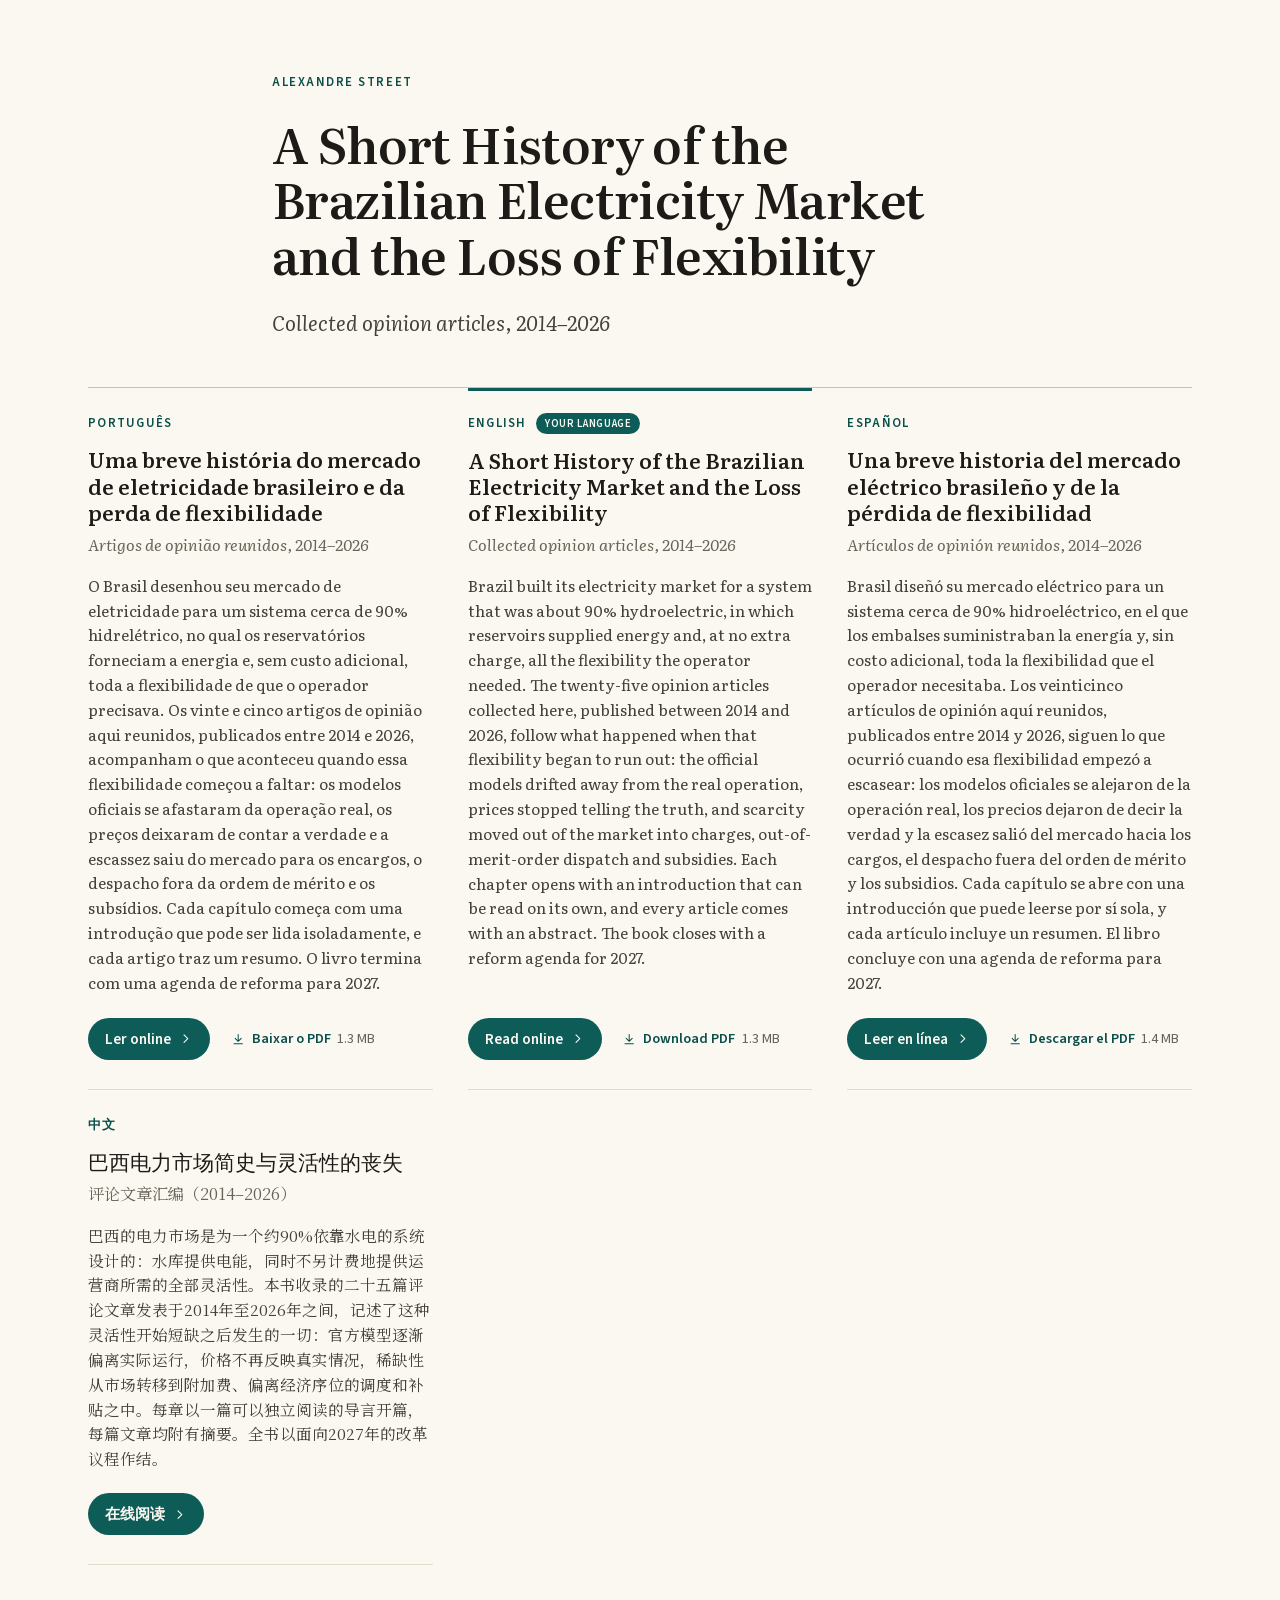
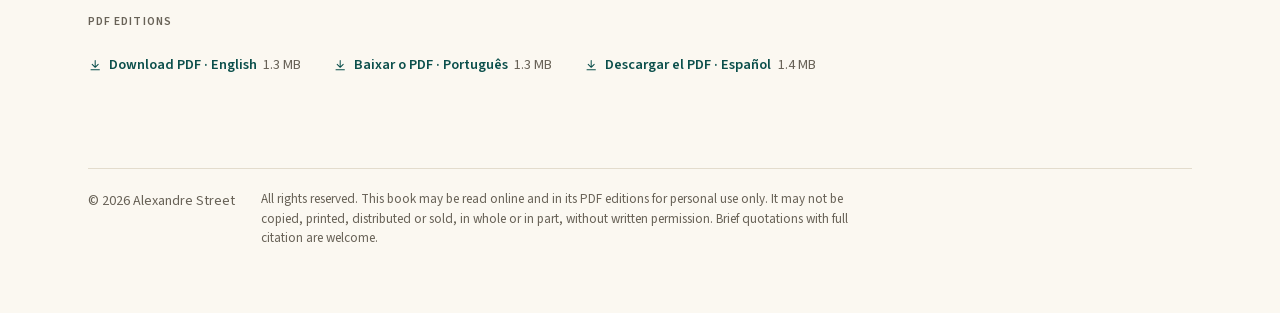
==== commit 456b774c: "Rights notice: all rights reserved, reading for personal use only The book may be read online and in" ====
--- a/index.html
+++ b/index.html
@@ -54,7 +54,7 @@
 <article class="ed-card" lang="zh-Hans" data-lang="zh"><p class="ed-lang">中文<span class="ed-pref" hidden>您的语言</span></p><h2 class="ed-title"><a href="zh/index.html">巴西电力市场简史与灵活性的丧失</a></h2><p class="ed-sub">评论文章汇编（2014–2026）</p><p class="ed-desc">巴西的电力市场是为一个约90%依靠水电的系统设计的：水库提供电能，同时不另计费地提供运营商所需的全部灵活性。本书收录的二十五篇评论文章发表于2014年至2026年之间，记述了这种灵活性开始短缺之后发生的一切：官方模型逐渐偏离实际运行，价格不再反映真实情况，稀缺性从市场转移到附加费、偏离经济序位的调度和补贴之中。每章以一篇可以独立阅读的导言开篇，每篇文章均附有摘要。全书以面向2027年的改革议程作结。</p><p class="ed-actions"><a class="btn" href="zh/index.html">在线阅读 <svg class="icon sm" aria-hidden="true" focusable="false"><use href="#i-right"></use></svg></a></p></article>
 </section>
 <section class="landing-pdfs" aria-labelledby="pdf-h"><h2 class="label" id="pdf-h">PDF editions</h2><ul><li><a class="dl" href="./downloads/A%20Short%20History%20of%20the%20Brazilian%20Electricity%20Market%20%28EN%29.pdf" download lang="en"><svg class="icon sm" aria-hidden="true" focusable="false"><use href="#i-download"></use></svg> Download PDF · English <span class="size">1.3 MB</span></a></li><li><a class="dl" href="./downloads/A%20Short%20History%20of%20the%20Brazilian%20Electricity%20Market%20%28PT%29.pdf" download lang="pt-BR"><svg class="icon sm" aria-hidden="true" focusable="false"><use href="#i-download"></use></svg> Baixar o PDF · Português <span class="size">1.3 MB</span></a></li><li><a class="dl" href="./downloads/A%20Short%20History%20of%20the%20Brazilian%20Electricity%20Market%20%28ES%29.pdf" download lang="es"><svg class="icon sm" aria-hidden="true" focusable="false"><use href="#i-download"></use></svg> Descargar el PDF · Español <span class="size">1.4 MB</span></a></li></ul></section>
-<footer class="book-foot"><p>© 2026 Alexandre Street</p></footer>
+<footer class="book-foot"><p>© 2026 Alexandre Street</p><p class="rights">All rights reserved. This book may be read online and in its PDF editions for personal use only. It may not be copied, printed, distributed or sold, in whole or in part, without written permission. Brief quotations with full citation are welcome.</p></footer>
 </main>
 <script>(function(){var langs=(navigator.languages||[navigator.language||'']).map(function(x){return String(x).toLowerCase();});var pick=null;for(var i=0;i<langs.length&&!pick;i++){var c=langs[i].slice(0,2);if(['pt','en','es','zh'].indexOf(c)>=0)pick=c;}if(!pick)pick='en';var card=document.querySelector('.ed-card[data-lang="'+pick+'"]');if(card){card.classList.add('is-preferred');var t=card.querySelector('.ed-pref');if(t)t.hidden=false;}})();</script>
 </body>
--- a/assets/app.css
+++ b/assets/app.css
@@ -394,6 +394,7 @@
 .ext[target="_blank"]::after { content: "\2197"; font-family: var(--ui); font-size: .78em; margin-left: .12em; text-decoration: none; display: inline-block; }
 .book-foot { margin-top: 6em; padding-top: 1.5em; border-top: 1px solid var(--rule); font-family: var(--ui); font-size: .88rem; color: var(--ink-3); display: flex; flex-wrap: wrap; gap: .4rem 1.6rem; }
 .book-foot p { margin: 0; }
+.book-foot .rights { flex-basis: 100%; max-width: 46em; font-size: .82rem; line-height: 1.5; }
 
 /* ------------------------------------------------------------ reading modes */
 [data-mode="abstracts"] .article:not(.reveal) .article-body { display: none; }
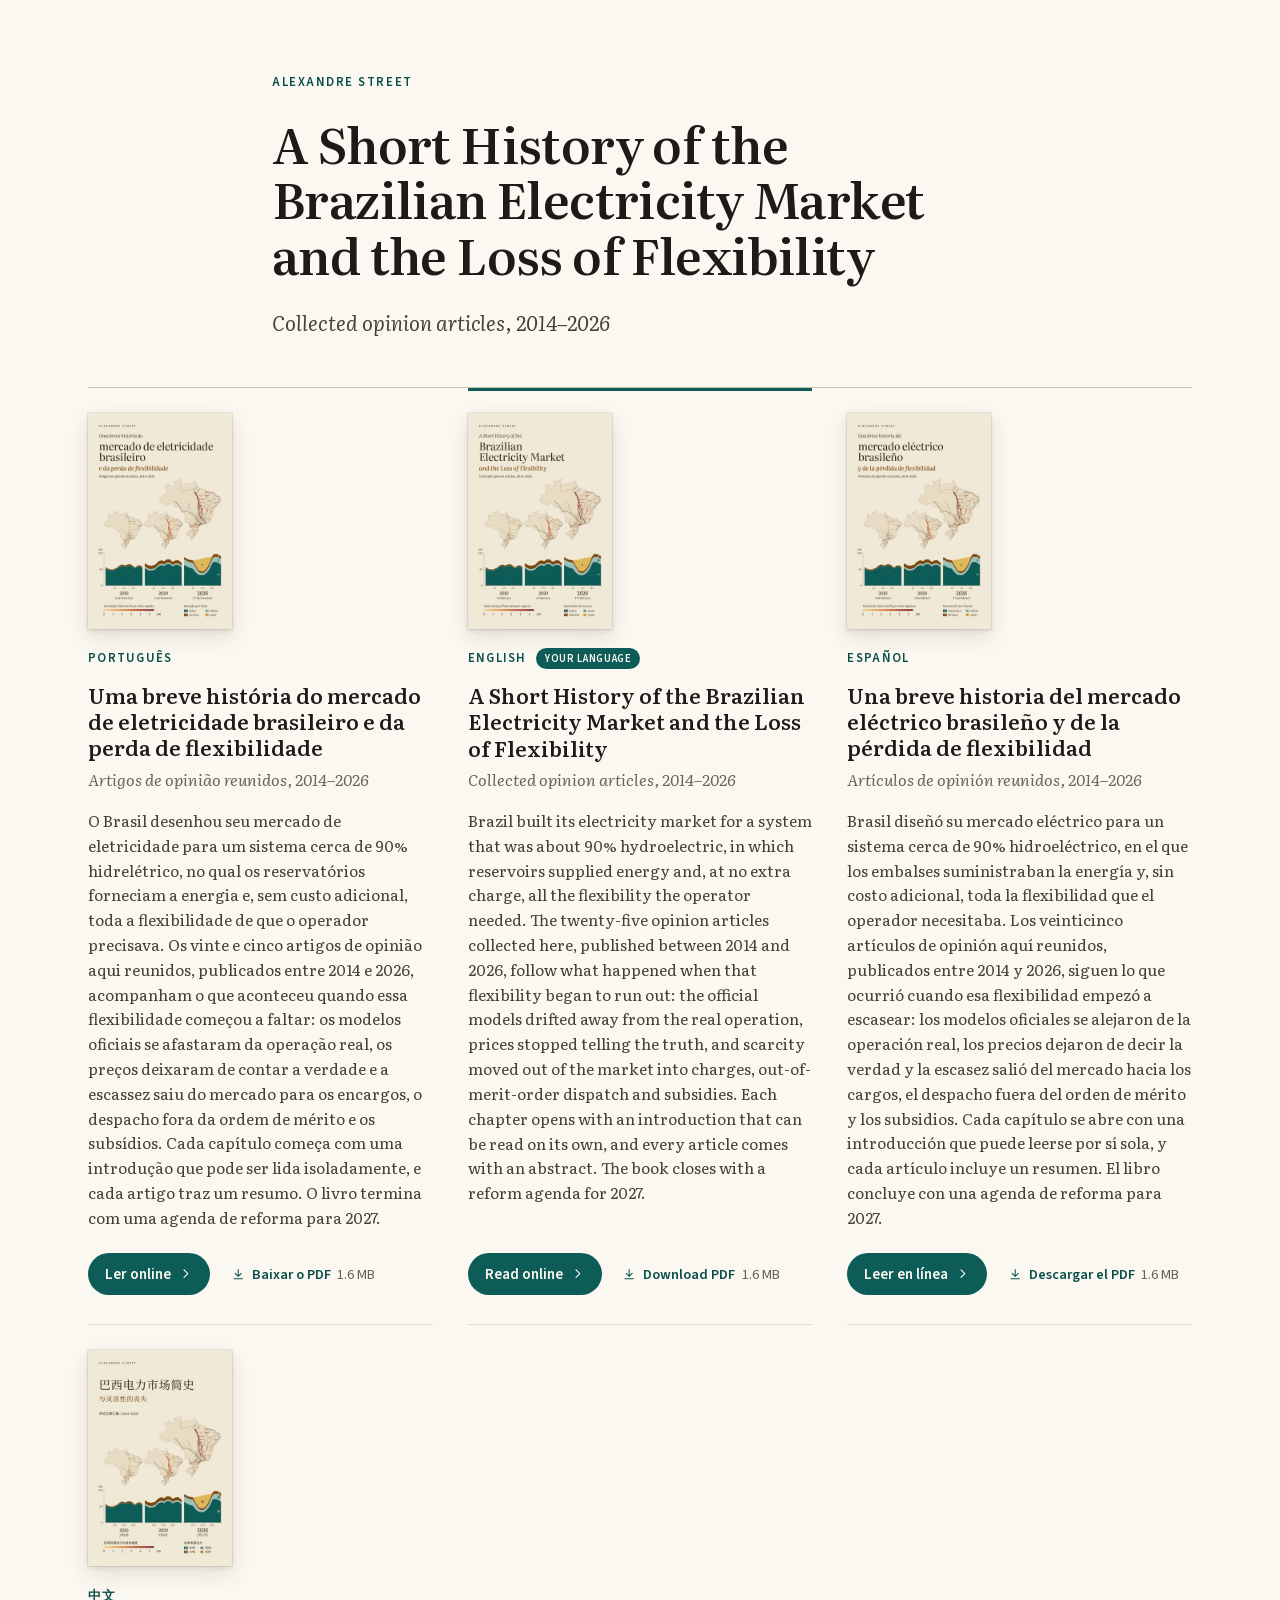
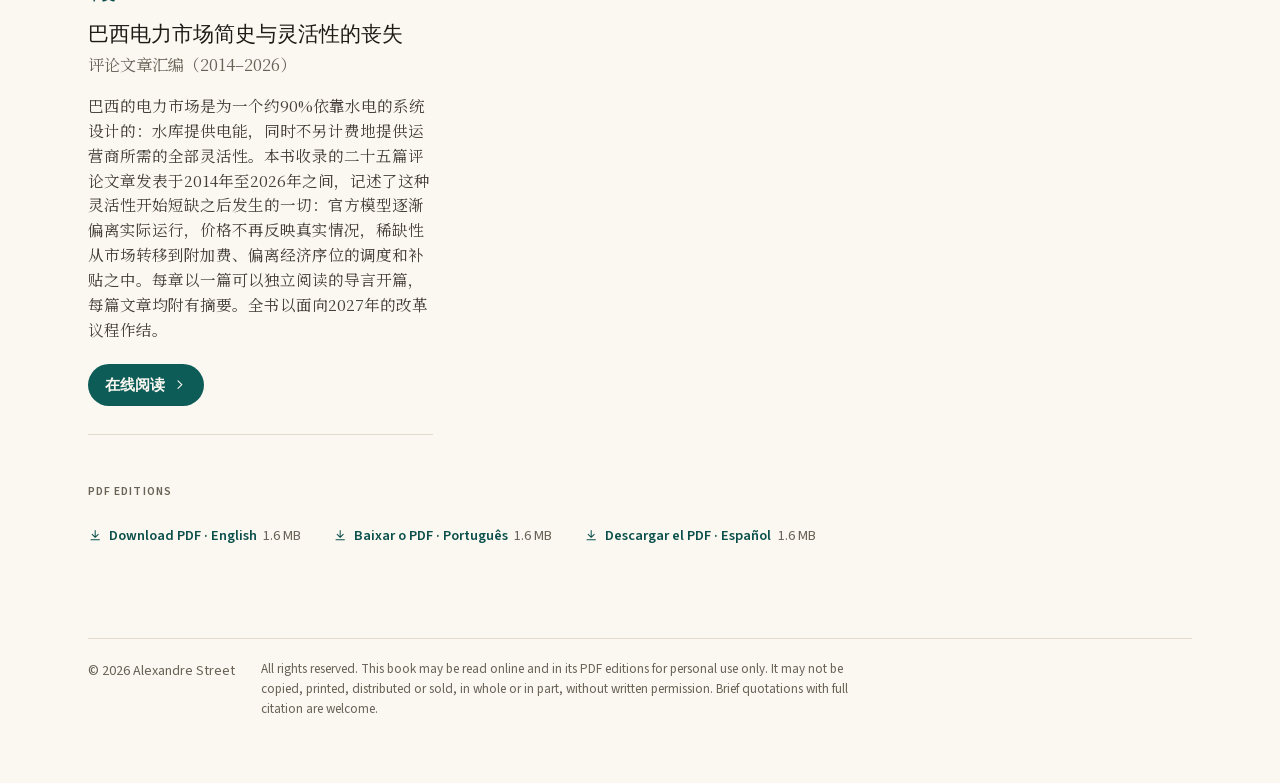
==== commit ada591d1: "Cover in the four editions The cover (Brazil's grid and its generation on 9 February 2010, 5 Februar" ====
--- a/index.html
+++ b/index.html
@@ -48,12 +48,12 @@
 <p class="hero-subtitle">Collected opinion articles, 2014–2026</p>
 </header>
 <section class="editions" aria-label="All editions">
-<article class="ed-card" lang="pt-BR" data-lang="pt"><p class="ed-lang">Português<span class="ed-pref" hidden>Seu idioma</span></p><h2 class="ed-title"><a href="pt/index.html">Uma breve história do mercado de eletricidade brasileiro e da perda de flexibilidade</a></h2><p class="ed-sub">Artigos de opinião reunidos, 2014–2026</p><p class="ed-desc">O Brasil desenhou seu mercado de eletricidade para um sistema cerca de 90% hidrelétrico, no qual os reservatórios forneciam a energia e, sem custo adicional, toda a flexibilidade de que o operador precisava. Os vinte e cinco artigos de opinião aqui reunidos, publicados entre 2014 e 2026, acompanham o que aconteceu quando essa flexibilidade começou a faltar: os modelos oficiais se afastaram da operação real, os preços deixaram de contar a verdade e a escassez saiu do mercado para os encargos, o despacho fora da ordem de mérito e os subsídios. Cada capítulo começa com uma introdução que pode ser lida isoladamente, e cada artigo traz um resumo. O livro termina com uma agenda de reforma para 2027.</p><p class="ed-actions"><a class="btn" href="pt/index.html">Ler online <svg class="icon sm" aria-hidden="true" focusable="false"><use href="#i-right"></use></svg></a><a class="dl" href="./downloads/A%20Short%20History%20of%20the%20Brazilian%20Electricity%20Market%20%28PT%29.pdf" download><svg class="icon sm" aria-hidden="true" focusable="false"><use href="#i-download"></use></svg> Baixar o PDF <span class="size">1.3 MB</span></a></p></article>
-<article class="ed-card" lang="en" data-lang="en"><p class="ed-lang">English<span class="ed-pref" hidden>Your language</span></p><h2 class="ed-title"><a href="en/index.html">A Short History of the Brazilian Electricity Market and the Loss of Flexibility</a></h2><p class="ed-sub">Collected opinion articles, 2014–2026</p><p class="ed-desc">Brazil built its electricity market for a system that was about 90% hydroelectric, in which reservoirs supplied energy and, at no extra charge, all the flexibility the operator needed. The twenty-five opinion articles collected here, published between 2014 and 2026, follow what happened when that flexibility began to run out: the official models drifted away from the real operation, prices stopped telling the truth, and scarcity moved out of the market into charges, out-of-merit-order dispatch and subsidies. Each chapter opens with an introduction that can be read on its own, and every article comes with an abstract. The book closes with a reform agenda for 2027.</p><p class="ed-actions"><a class="btn" href="en/index.html">Read online <svg class="icon sm" aria-hidden="true" focusable="false"><use href="#i-right"></use></svg></a><a class="dl" href="./downloads/A%20Short%20History%20of%20the%20Brazilian%20Electricity%20Market%20%28EN%29.pdf" download><svg class="icon sm" aria-hidden="true" focusable="false"><use href="#i-download"></use></svg> Download PDF <span class="size">1.3 MB</span></a></p></article>
-<article class="ed-card" lang="es" data-lang="es"><p class="ed-lang">Español<span class="ed-pref" hidden>Su idioma</span></p><h2 class="ed-title"><a href="es/index.html">Una breve historia del mercado eléctrico brasileño y de la pérdida de flexibilidad</a></h2><p class="ed-sub">Artículos de opinión reunidos, 2014–2026</p><p class="ed-desc">Brasil diseñó su mercado eléctrico para un sistema cerca de 90% hidroeléctrico, en el que los embalses suministraban la energía y, sin costo adicional, toda la flexibilidad que el operador necesitaba. Los veinticinco artículos de opinión aquí reunidos, publicados entre 2014 y 2026, siguen lo que ocurrió cuando esa flexibilidad empezó a escasear: los modelos oficiales se alejaron de la operación real, los precios dejaron de decir la verdad y la escasez salió del mercado hacia los cargos, el despacho fuera del orden de mérito y los subsidios. Cada capítulo se abre con una introducción que puede leerse por sí sola, y cada artículo incluye un resumen. El libro concluye con una agenda de reforma para 2027.</p><p class="ed-actions"><a class="btn" href="es/index.html">Leer en línea <svg class="icon sm" aria-hidden="true" focusable="false"><use href="#i-right"></use></svg></a><a class="dl" href="./downloads/A%20Short%20History%20of%20the%20Brazilian%20Electricity%20Market%20%28ES%29.pdf" download><svg class="icon sm" aria-hidden="true" focusable="false"><use href="#i-download"></use></svg> Descargar el PDF <span class="size">1.4 MB</span></a></p></article>
-<article class="ed-card" lang="zh-Hans" data-lang="zh"><p class="ed-lang">中文<span class="ed-pref" hidden>您的语言</span></p><h2 class="ed-title"><a href="zh/index.html">巴西电力市场简史与灵活性的丧失</a></h2><p class="ed-sub">评论文章汇编（2014–2026）</p><p class="ed-desc">巴西的电力市场是为一个约90%依靠水电的系统设计的：水库提供电能，同时不另计费地提供运营商所需的全部灵活性。本书收录的二十五篇评论文章发表于2014年至2026年之间，记述了这种灵活性开始短缺之后发生的一切：官方模型逐渐偏离实际运行，价格不再反映真实情况，稀缺性从市场转移到附加费、偏离经济序位的调度和补贴之中。每章以一篇可以独立阅读的导言开篇，每篇文章均附有摘要。全书以面向2027年的改革议程作结。</p><p class="ed-actions"><a class="btn" href="zh/index.html">在线阅读 <svg class="icon sm" aria-hidden="true" focusable="false"><use href="#i-right"></use></svg></a></p></article>
+<article class="ed-card" lang="pt-BR" data-lang="pt"><a class="ed-cover" href="pt/index.html" tabindex="-1" aria-hidden="true"><img src="assets/cover/cover-pt-720.jpg" srcset="assets/cover/cover-pt-360.jpg 360w, assets/cover/cover-pt-720.jpg 720w" sizes="9rem" width="360" height="540" alt="Capa: a rede de transmissão do Brasil e sua geração horária em 9 de fevereiro de 2010, 5 de fevereiro de 2020 e 17 de fevereiro de 2026" decoding="async"></a><p class="ed-lang">Português<span class="ed-pref" hidden>Seu idioma</span></p><h2 class="ed-title"><a href="pt/index.html">Uma breve história do mercado de eletricidade brasileiro e da perda de flexibilidade</a></h2><p class="ed-sub">Artigos de opinião reunidos, 2014–2026</p><p class="ed-desc">O Brasil desenhou seu mercado de eletricidade para um sistema cerca de 90% hidrelétrico, no qual os reservatórios forneciam a energia e, sem custo adicional, toda a flexibilidade de que o operador precisava. Os vinte e cinco artigos de opinião aqui reunidos, publicados entre 2014 e 2026, acompanham o que aconteceu quando essa flexibilidade começou a faltar: os modelos oficiais se afastaram da operação real, os preços deixaram de contar a verdade e a escassez saiu do mercado para os encargos, o despacho fora da ordem de mérito e os subsídios. Cada capítulo começa com uma introdução que pode ser lida isoladamente, e cada artigo traz um resumo. O livro termina com uma agenda de reforma para 2027.</p><p class="ed-actions"><a class="btn" href="pt/index.html">Ler online <svg class="icon sm" aria-hidden="true" focusable="false"><use href="#i-right"></use></svg></a><a class="dl" href="./downloads/A%20Short%20History%20of%20the%20Brazilian%20Electricity%20Market%20%28PT%29.pdf" download><svg class="icon sm" aria-hidden="true" focusable="false"><use href="#i-download"></use></svg> Baixar o PDF <span class="size">1.6 MB</span></a></p></article>
+<article class="ed-card" lang="en" data-lang="en"><a class="ed-cover" href="en/index.html" tabindex="-1" aria-hidden="true"><img src="assets/cover/cover-en-720.jpg" srcset="assets/cover/cover-en-360.jpg 360w, assets/cover/cover-en-720.jpg 720w" sizes="9rem" width="360" height="540" alt="Cover: Brazil&#x27;s transmission network and its hourly generation on 9 February 2010, 5 February 2020 and 17 February 2026" decoding="async"></a><p class="ed-lang">English<span class="ed-pref" hidden>Your language</span></p><h2 class="ed-title"><a href="en/index.html">A Short History of the Brazilian Electricity Market and the Loss of Flexibility</a></h2><p class="ed-sub">Collected opinion articles, 2014–2026</p><p class="ed-desc">Brazil built its electricity market for a system that was about 90% hydroelectric, in which reservoirs supplied energy and, at no extra charge, all the flexibility the operator needed. The twenty-five opinion articles collected here, published between 2014 and 2026, follow what happened when that flexibility began to run out: the official models drifted away from the real operation, prices stopped telling the truth, and scarcity moved out of the market into charges, out-of-merit-order dispatch and subsidies. Each chapter opens with an introduction that can be read on its own, and every article comes with an abstract. The book closes with a reform agenda for 2027.</p><p class="ed-actions"><a class="btn" href="en/index.html">Read online <svg class="icon sm" aria-hidden="true" focusable="false"><use href="#i-right"></use></svg></a><a class="dl" href="./downloads/A%20Short%20History%20of%20the%20Brazilian%20Electricity%20Market%20%28EN%29.pdf" download><svg class="icon sm" aria-hidden="true" focusable="false"><use href="#i-download"></use></svg> Download PDF <span class="size">1.6 MB</span></a></p></article>
+<article class="ed-card" lang="es" data-lang="es"><a class="ed-cover" href="es/index.html" tabindex="-1" aria-hidden="true"><img src="assets/cover/cover-es-720.jpg" srcset="assets/cover/cover-es-360.jpg 360w, assets/cover/cover-es-720.jpg 720w" sizes="9rem" width="360" height="540" alt="Portada: la red de transmisión de Brasil y su generación horaria el 9 de febrero de 2010, el 5 de febrero de 2020 y el 17 de febrero de 2026" decoding="async"></a><p class="ed-lang">Español<span class="ed-pref" hidden>Su idioma</span></p><h2 class="ed-title"><a href="es/index.html">Una breve historia del mercado eléctrico brasileño y de la pérdida de flexibilidad</a></h2><p class="ed-sub">Artículos de opinión reunidos, 2014–2026</p><p class="ed-desc">Brasil diseñó su mercado eléctrico para un sistema cerca de 90% hidroeléctrico, en el que los embalses suministraban la energía y, sin costo adicional, toda la flexibilidad que el operador necesitaba. Los veinticinco artículos de opinión aquí reunidos, publicados entre 2014 y 2026, siguen lo que ocurrió cuando esa flexibilidad empezó a escasear: los modelos oficiales se alejaron de la operación real, los precios dejaron de decir la verdad y la escasez salió del mercado hacia los cargos, el despacho fuera del orden de mérito y los subsidios. Cada capítulo se abre con una introducción que puede leerse por sí sola, y cada artículo incluye un resumen. El libro concluye con una agenda de reforma para 2027.</p><p class="ed-actions"><a class="btn" href="es/index.html">Leer en línea <svg class="icon sm" aria-hidden="true" focusable="false"><use href="#i-right"></use></svg></a><a class="dl" href="./downloads/A%20Short%20History%20of%20the%20Brazilian%20Electricity%20Market%20%28ES%29.pdf" download><svg class="icon sm" aria-hidden="true" focusable="false"><use href="#i-download"></use></svg> Descargar el PDF <span class="size">1.6 MB</span></a></p></article>
+<article class="ed-card" lang="zh-Hans" data-lang="zh"><a class="ed-cover" href="zh/index.html" tabindex="-1" aria-hidden="true"><img src="assets/cover/cover-zh-720.jpg" srcset="assets/cover/cover-zh-360.jpg 360w, assets/cover/cover-zh-720.jpg 720w" sizes="9rem" width="360" height="540" alt="封面：2010年2月9日、2020年2月5日和2026年2月17日的巴西输电网及其逐时发电" decoding="async"></a><p class="ed-lang">中文<span class="ed-pref" hidden>您的语言</span></p><h2 class="ed-title"><a href="zh/index.html">巴西电力市场简史与灵活性的丧失</a></h2><p class="ed-sub">评论文章汇编（2014–2026）</p><p class="ed-desc">巴西的电力市场是为一个约90%依靠水电的系统设计的：水库提供电能，同时不另计费地提供运营商所需的全部灵活性。本书收录的二十五篇评论文章发表于2014年至2026年之间，记述了这种灵活性开始短缺之后发生的一切：官方模型逐渐偏离实际运行，价格不再反映真实情况，稀缺性从市场转移到附加费、偏离经济序位的调度和补贴之中。每章以一篇可以独立阅读的导言开篇，每篇文章均附有摘要。全书以面向2027年的改革议程作结。</p><p class="ed-actions"><a class="btn" href="zh/index.html">在线阅读 <svg class="icon sm" aria-hidden="true" focusable="false"><use href="#i-right"></use></svg></a></p></article>
 </section>
-<section class="landing-pdfs" aria-labelledby="pdf-h"><h2 class="label" id="pdf-h">PDF editions</h2><ul><li><a class="dl" href="./downloads/A%20Short%20History%20of%20the%20Brazilian%20Electricity%20Market%20%28EN%29.pdf" download lang="en"><svg class="icon sm" aria-hidden="true" focusable="false"><use href="#i-download"></use></svg> Download PDF · English <span class="size">1.3 MB</span></a></li><li><a class="dl" href="./downloads/A%20Short%20History%20of%20the%20Brazilian%20Electricity%20Market%20%28PT%29.pdf" download lang="pt-BR"><svg class="icon sm" aria-hidden="true" focusable="false"><use href="#i-download"></use></svg> Baixar o PDF · Português <span class="size">1.3 MB</span></a></li><li><a class="dl" href="./downloads/A%20Short%20History%20of%20the%20Brazilian%20Electricity%20Market%20%28ES%29.pdf" download lang="es"><svg class="icon sm" aria-hidden="true" focusable="false"><use href="#i-download"></use></svg> Descargar el PDF · Español <span class="size">1.4 MB</span></a></li></ul></section>
+<section class="landing-pdfs" aria-labelledby="pdf-h"><h2 class="label" id="pdf-h">PDF editions</h2><ul><li><a class="dl" href="./downloads/A%20Short%20History%20of%20the%20Brazilian%20Electricity%20Market%20%28EN%29.pdf" download lang="en"><svg class="icon sm" aria-hidden="true" focusable="false"><use href="#i-download"></use></svg> Download PDF · English <span class="size">1.6 MB</span></a></li><li><a class="dl" href="./downloads/A%20Short%20History%20of%20the%20Brazilian%20Electricity%20Market%20%28PT%29.pdf" download lang="pt-BR"><svg class="icon sm" aria-hidden="true" focusable="false"><use href="#i-download"></use></svg> Baixar o PDF · Português <span class="size">1.6 MB</span></a></li><li><a class="dl" href="./downloads/A%20Short%20History%20of%20the%20Brazilian%20Electricity%20Market%20%28ES%29.pdf" download lang="es"><svg class="icon sm" aria-hidden="true" focusable="false"><use href="#i-download"></use></svg> Descargar el PDF · Español <span class="size">1.6 MB</span></a></li></ul></section>
 <footer class="book-foot"><p>© 2026 Alexandre Street</p><p class="rights">All rights reserved. This book may be read online and in its PDF editions for personal use only. It may not be copied, printed, distributed or sold, in whole or in part, without written permission. Brief quotations with full citation are welcome.</p></footer>
 </main>
 <script>(function(){var langs=(navigator.languages||[navigator.language||'']).map(function(x){return String(x).toLowerCase();});var pick=null;for(var i=0;i<langs.length&&!pick;i++){var c=langs[i].slice(0,2);if(['pt','en','es','zh'].indexOf(c)>=0)pick=c;}if(!pick)pick='en';var card=document.querySelector('.ed-card[data-lang="'+pick+'"]');if(card){card.classList.add('is-preferred');var t=card.querySelector('.ed-pref');if(t)t.hidden=false;}})();</script>
--- a/assets/app.css
+++ b/assets/app.css
@@ -228,6 +228,7 @@
 
 /* ------------------------------------------------------------ hero */
 .hero { padding: 4.5rem 0 2.5rem; }
+.hero-cover { display: block; width: 13rem; height: auto; margin: 0 0 2.2rem; box-shadow: 0 0 0 1px rgba(51,40,28,.08), 0 2px 4px rgba(51,40,28,.10), 0 10px 28px rgba(51,40,28,.14); }
 .hero-author { font-family: var(--ui); font-size: .8rem; font-weight: 600; letter-spacing: .12em; text-transform: uppercase; color: var(--accent-ink); margin: 0 0 1.4rem; }
 .hero-title { font-family: var(--serif); font-weight: 560; font-size: 2.1em; line-height: 1.12; letter-spacing: -.012em; margin: 0 0 .5em; text-wrap: balance; color: var(--ink); }
 .hero-subtitle { font-style: italic; color: var(--ink-2); font-size: 1.15em; margin: 0 0 1.6em; }
@@ -500,6 +501,7 @@
   .settings::backdrop { background: rgba(15, 14, 12, .36); }
   .sheet-grip { display: block; width: 2.6rem; height: 4px; border-radius: 4px; background: var(--rule-2); margin: -.3rem auto .8rem; }
   .hero { padding-top: 2.6rem; }
+  .hero-cover { width: 10rem; margin-bottom: 1.8rem; }
   .hero-title { font-size: 1.75em; }
   .chapter-title { font-size: 1.65em; }
   .article-title { font-size: 1.4em; }
@@ -513,6 +515,8 @@
 .landing .hero-title { font-size: clamp(2rem, 1.3rem + 2.6vw, 3.1rem); }
 .editions { display: grid; grid-template-columns: repeat(auto-fit, minmax(16.5rem, 1fr)); gap: 0 2.2rem; border-top: 1px solid var(--rule-2); }
 .ed-card { padding: 1.6rem 0 1.8rem; border-bottom: 1px solid var(--rule); display: flex; flex-direction: column; }
+.ed-cover { display: block; width: 9rem; margin: 0 0 1.2rem; }
+.ed-cover img { display: block; width: 100%; height: auto; box-shadow: 0 0 0 1px rgba(51,40,28,.08), 0 2px 4px rgba(51,40,28,.10), 0 8px 20px rgba(51,40,28,.12); }
 .ed-card.is-preferred { box-shadow: inset 0 3px 0 var(--accent); }
 .ed-lang { font-family: var(--ui); font-weight: 600; font-size: .8rem; letter-spacing: .1em; text-transform: uppercase; color: var(--accent-ink); margin: 0 0 .8rem; display: flex; gap: .6rem; align-items: center; }
 .ed-pref { font-size: .68rem; letter-spacing: .06em; background: var(--accent); color: var(--on-accent); border-radius: 999px; padding: .1rem .55rem; }
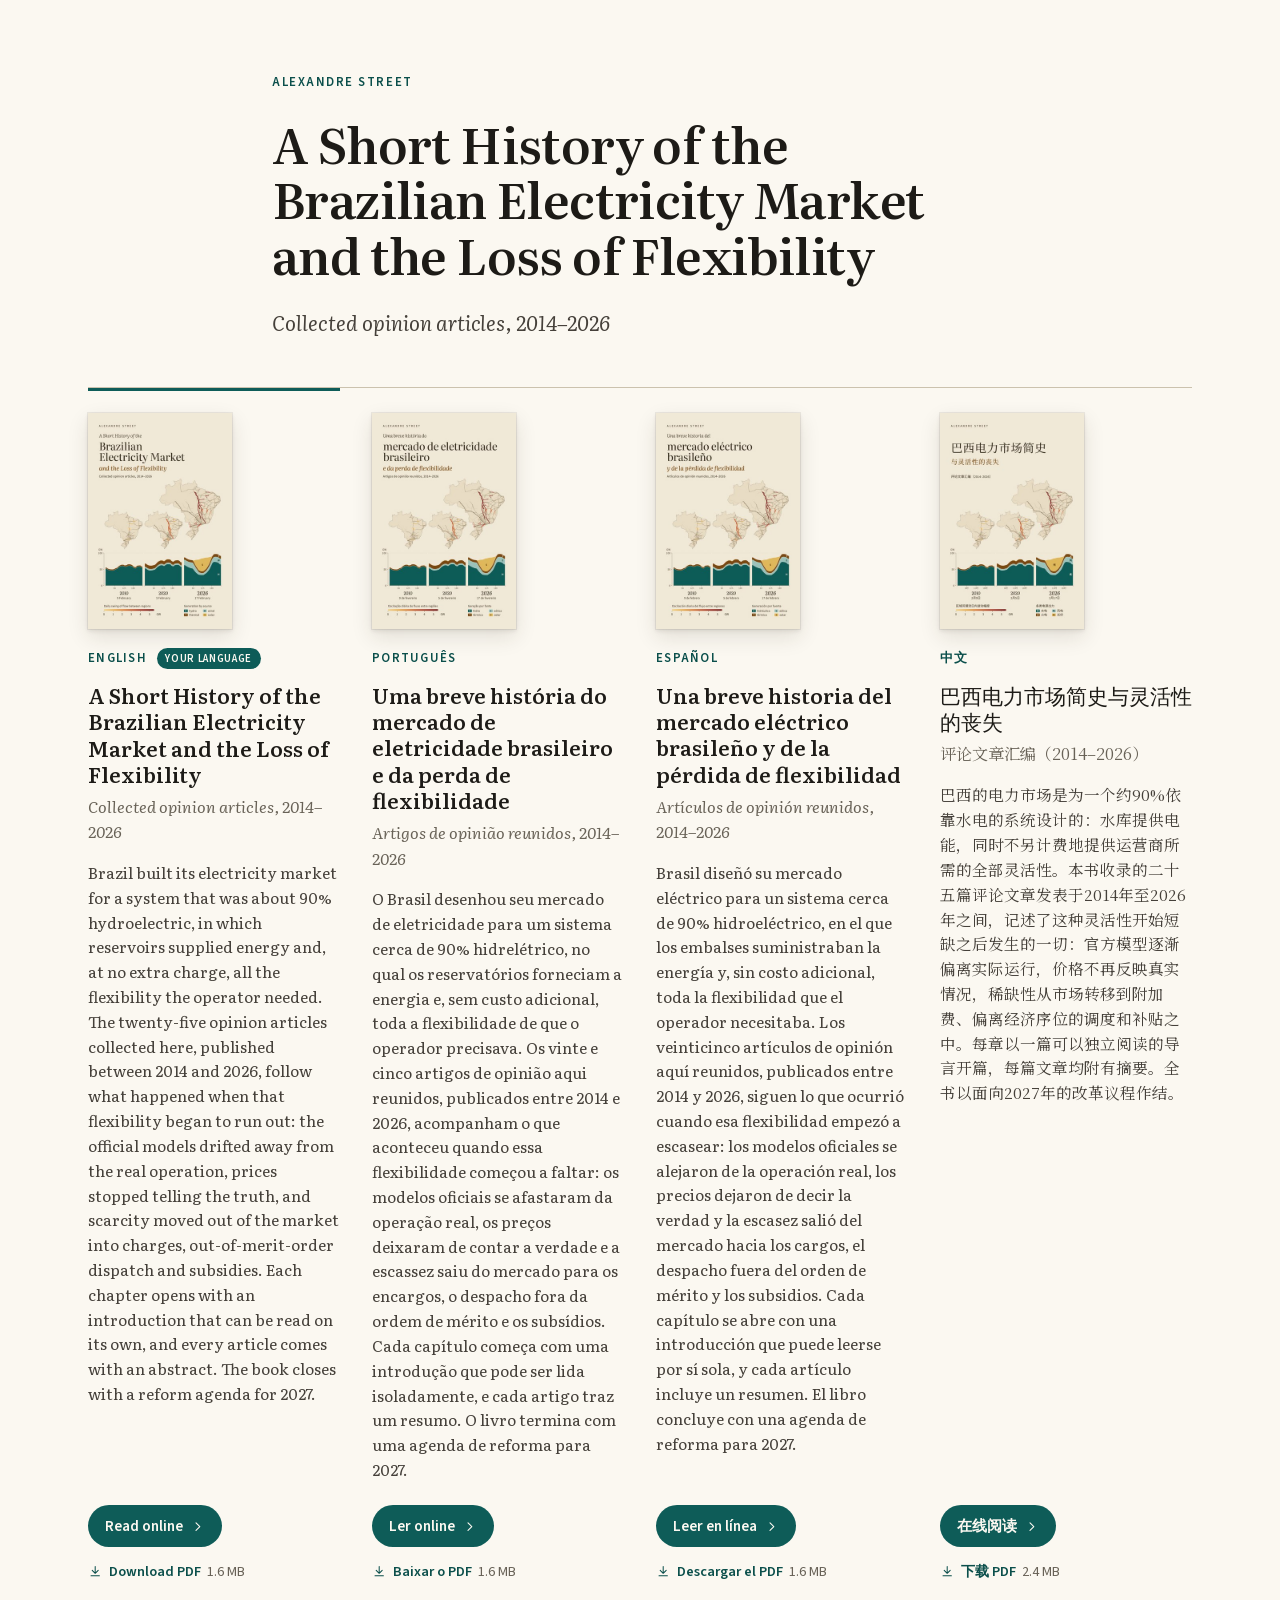
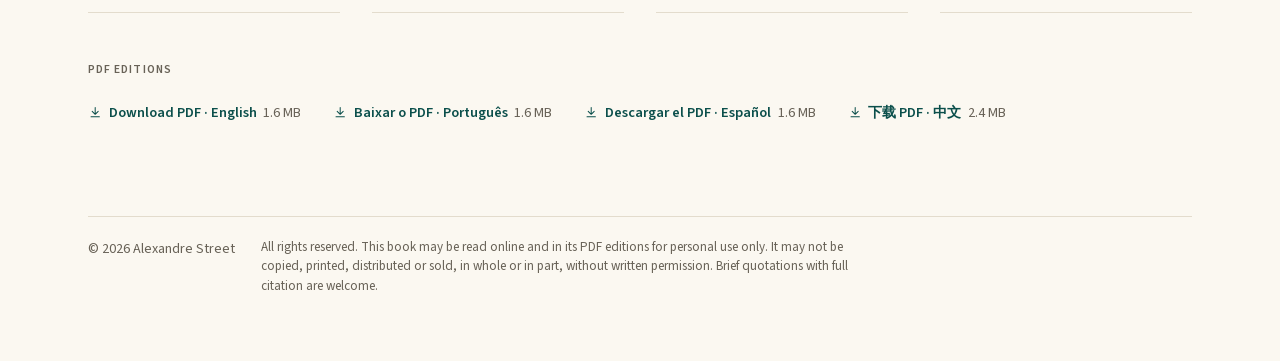
==== commit e6304db9: "Chinese PDF edition; English first The Chinese edition is now also available as a PDF, with its cove" ====
--- a/index.html
+++ b/index.html
@@ -29,8 +29,8 @@
 <meta property="og:image:alt" content="A Short History of the Brazilian Electricity Market and the Loss of Flexibility — Alexandre Street">
 <meta name="twitter:image" content="https://lampspuc.github.io/brazil-electricity-market-history/assets/share.png">
 <meta name="twitter:image:alt" content="A Short History of the Brazilian Electricity Market and the Loss of Flexibility — Alexandre Street">
+<link rel="alternate" hreflang="en" href="https://lampspuc.github.io/brazil-electricity-market-history/en/">
 <link rel="alternate" hreflang="pt-BR" href="https://lampspuc.github.io/brazil-electricity-market-history/pt/">
-<link rel="alternate" hreflang="en" href="https://lampspuc.github.io/brazil-electricity-market-history/en/">
 <link rel="alternate" hreflang="es" href="https://lampspuc.github.io/brazil-electricity-market-history/es/">
 <link rel="alternate" hreflang="zh-Hans" href="https://lampspuc.github.io/brazil-electricity-market-history/zh/">
 <link rel="alternate" hreflang="x-default" href="https://lampspuc.github.io/brazil-electricity-market-history/">
@@ -48,12 +48,12 @@
 <p class="hero-subtitle">Collected opinion articles, 2014–2026</p>
 </header>
 <section class="editions" aria-label="All editions">
+<article class="ed-card" lang="en" data-lang="en"><a class="ed-cover" href="en/index.html" tabindex="-1" aria-hidden="true"><img src="assets/cover/cover-en-720.jpg" srcset="assets/cover/cover-en-360.jpg 360w, assets/cover/cover-en-720.jpg 720w" sizes="9rem" width="360" height="540" alt="Cover: Brazil&#x27;s transmission network and its hourly generation on 9 February 2010, 5 February 2020 and 17 February 2026" decoding="async"></a><p class="ed-lang">English<span class="ed-pref" hidden>Your language</span></p><h2 class="ed-title"><a href="en/index.html">A Short History of the Brazilian Electricity Market and the Loss of Flexibility</a></h2><p class="ed-sub">Collected opinion articles, 2014–2026</p><p class="ed-desc">Brazil built its electricity market for a system that was about 90% hydroelectric, in which reservoirs supplied energy and, at no extra charge, all the flexibility the operator needed. The twenty-five opinion articles collected here, published between 2014 and 2026, follow what happened when that flexibility began to run out: the official models drifted away from the real operation, prices stopped telling the truth, and scarcity moved out of the market into charges, out-of-merit-order dispatch and subsidies. Each chapter opens with an introduction that can be read on its own, and every article comes with an abstract. The book closes with a reform agenda for 2027.</p><p class="ed-actions"><a class="btn" href="en/index.html">Read online <svg class="icon sm" aria-hidden="true" focusable="false"><use href="#i-right"></use></svg></a><a class="dl" href="./downloads/A%20Short%20History%20of%20the%20Brazilian%20Electricity%20Market%20%28EN%29.pdf" download><svg class="icon sm" aria-hidden="true" focusable="false"><use href="#i-download"></use></svg> Download PDF <span class="size">1.6 MB</span></a></p></article>
 <article class="ed-card" lang="pt-BR" data-lang="pt"><a class="ed-cover" href="pt/index.html" tabindex="-1" aria-hidden="true"><img src="assets/cover/cover-pt-720.jpg" srcset="assets/cover/cover-pt-360.jpg 360w, assets/cover/cover-pt-720.jpg 720w" sizes="9rem" width="360" height="540" alt="Capa: a rede de transmissão do Brasil e sua geração horária em 9 de fevereiro de 2010, 5 de fevereiro de 2020 e 17 de fevereiro de 2026" decoding="async"></a><p class="ed-lang">Português<span class="ed-pref" hidden>Seu idioma</span></p><h2 class="ed-title"><a href="pt/index.html">Uma breve história do mercado de eletricidade brasileiro e da perda de flexibilidade</a></h2><p class="ed-sub">Artigos de opinião reunidos, 2014–2026</p><p class="ed-desc">O Brasil desenhou seu mercado de eletricidade para um sistema cerca de 90% hidrelétrico, no qual os reservatórios forneciam a energia e, sem custo adicional, toda a flexibilidade de que o operador precisava. Os vinte e cinco artigos de opinião aqui reunidos, publicados entre 2014 e 2026, acompanham o que aconteceu quando essa flexibilidade começou a faltar: os modelos oficiais se afastaram da operação real, os preços deixaram de contar a verdade e a escassez saiu do mercado para os encargos, o despacho fora da ordem de mérito e os subsídios. Cada capítulo começa com uma introdução que pode ser lida isoladamente, e cada artigo traz um resumo. O livro termina com uma agenda de reforma para 2027.</p><p class="ed-actions"><a class="btn" href="pt/index.html">Ler online <svg class="icon sm" aria-hidden="true" focusable="false"><use href="#i-right"></use></svg></a><a class="dl" href="./downloads/A%20Short%20History%20of%20the%20Brazilian%20Electricity%20Market%20%28PT%29.pdf" download><svg class="icon sm" aria-hidden="true" focusable="false"><use href="#i-download"></use></svg> Baixar o PDF <span class="size">1.6 MB</span></a></p></article>
-<article class="ed-card" lang="en" data-lang="en"><a class="ed-cover" href="en/index.html" tabindex="-1" aria-hidden="true"><img src="assets/cover/cover-en-720.jpg" srcset="assets/cover/cover-en-360.jpg 360w, assets/cover/cover-en-720.jpg 720w" sizes="9rem" width="360" height="540" alt="Cover: Brazil&#x27;s transmission network and its hourly generation on 9 February 2010, 5 February 2020 and 17 February 2026" decoding="async"></a><p class="ed-lang">English<span class="ed-pref" hidden>Your language</span></p><h2 class="ed-title"><a href="en/index.html">A Short History of the Brazilian Electricity Market and the Loss of Flexibility</a></h2><p class="ed-sub">Collected opinion articles, 2014–2026</p><p class="ed-desc">Brazil built its electricity market for a system that was about 90% hydroelectric, in which reservoirs supplied energy and, at no extra charge, all the flexibility the operator needed. The twenty-five opinion articles collected here, published between 2014 and 2026, follow what happened when that flexibility began to run out: the official models drifted away from the real operation, prices stopped telling the truth, and scarcity moved out of the market into charges, out-of-merit-order dispatch and subsidies. Each chapter opens with an introduction that can be read on its own, and every article comes with an abstract. The book closes with a reform agenda for 2027.</p><p class="ed-actions"><a class="btn" href="en/index.html">Read online <svg class="icon sm" aria-hidden="true" focusable="false"><use href="#i-right"></use></svg></a><a class="dl" href="./downloads/A%20Short%20History%20of%20the%20Brazilian%20Electricity%20Market%20%28EN%29.pdf" download><svg class="icon sm" aria-hidden="true" focusable="false"><use href="#i-download"></use></svg> Download PDF <span class="size">1.6 MB</span></a></p></article>
 <article class="ed-card" lang="es" data-lang="es"><a class="ed-cover" href="es/index.html" tabindex="-1" aria-hidden="true"><img src="assets/cover/cover-es-720.jpg" srcset="assets/cover/cover-es-360.jpg 360w, assets/cover/cover-es-720.jpg 720w" sizes="9rem" width="360" height="540" alt="Portada: la red de transmisión de Brasil y su generación horaria el 9 de febrero de 2010, el 5 de febrero de 2020 y el 17 de febrero de 2026" decoding="async"></a><p class="ed-lang">Español<span class="ed-pref" hidden>Su idioma</span></p><h2 class="ed-title"><a href="es/index.html">Una breve historia del mercado eléctrico brasileño y de la pérdida de flexibilidad</a></h2><p class="ed-sub">Artículos de opinión reunidos, 2014–2026</p><p class="ed-desc">Brasil diseñó su mercado eléctrico para un sistema cerca de 90% hidroeléctrico, en el que los embalses suministraban la energía y, sin costo adicional, toda la flexibilidad que el operador necesitaba. Los veinticinco artículos de opinión aquí reunidos, publicados entre 2014 y 2026, siguen lo que ocurrió cuando esa flexibilidad empezó a escasear: los modelos oficiales se alejaron de la operación real, los precios dejaron de decir la verdad y la escasez salió del mercado hacia los cargos, el despacho fuera del orden de mérito y los subsidios. Cada capítulo se abre con una introducción que puede leerse por sí sola, y cada artículo incluye un resumen. El libro concluye con una agenda de reforma para 2027.</p><p class="ed-actions"><a class="btn" href="es/index.html">Leer en línea <svg class="icon sm" aria-hidden="true" focusable="false"><use href="#i-right"></use></svg></a><a class="dl" href="./downloads/A%20Short%20History%20of%20the%20Brazilian%20Electricity%20Market%20%28ES%29.pdf" download><svg class="icon sm" aria-hidden="true" focusable="false"><use href="#i-download"></use></svg> Descargar el PDF <span class="size">1.6 MB</span></a></p></article>
-<article class="ed-card" lang="zh-Hans" data-lang="zh"><a class="ed-cover" href="zh/index.html" tabindex="-1" aria-hidden="true"><img src="assets/cover/cover-zh-720.jpg" srcset="assets/cover/cover-zh-360.jpg 360w, assets/cover/cover-zh-720.jpg 720w" sizes="9rem" width="360" height="540" alt="封面：2010年2月9日、2020年2月5日和2026年2月17日的巴西输电网及其逐时发电" decoding="async"></a><p class="ed-lang">中文<span class="ed-pref" hidden>您的语言</span></p><h2 class="ed-title"><a href="zh/index.html">巴西电力市场简史与灵活性的丧失</a></h2><p class="ed-sub">评论文章汇编（2014–2026）</p><p class="ed-desc">巴西的电力市场是为一个约90%依靠水电的系统设计的：水库提供电能，同时不另计费地提供运营商所需的全部灵活性。本书收录的二十五篇评论文章发表于2014年至2026年之间，记述了这种灵活性开始短缺之后发生的一切：官方模型逐渐偏离实际运行，价格不再反映真实情况，稀缺性从市场转移到附加费、偏离经济序位的调度和补贴之中。每章以一篇可以独立阅读的导言开篇，每篇文章均附有摘要。全书以面向2027年的改革议程作结。</p><p class="ed-actions"><a class="btn" href="zh/index.html">在线阅读 <svg class="icon sm" aria-hidden="true" focusable="false"><use href="#i-right"></use></svg></a></p></article>
+<article class="ed-card" lang="zh-Hans" data-lang="zh"><a class="ed-cover" href="zh/index.html" tabindex="-1" aria-hidden="true"><img src="assets/cover/cover-zh-720.jpg" srcset="assets/cover/cover-zh-360.jpg 360w, assets/cover/cover-zh-720.jpg 720w" sizes="9rem" width="360" height="540" alt="封面：2010年2月9日、2020年2月5日和2026年2月17日的巴西输电网及其逐时发电" decoding="async"></a><p class="ed-lang">中文<span class="ed-pref" hidden>您的语言</span></p><h2 class="ed-title"><a href="zh/index.html">巴西电力市场简史与灵活性的丧失</a></h2><p class="ed-sub">评论文章汇编（2014–2026）</p><p class="ed-desc">巴西的电力市场是为一个约90%依靠水电的系统设计的：水库提供电能，同时不另计费地提供运营商所需的全部灵活性。本书收录的二十五篇评论文章发表于2014年至2026年之间，记述了这种灵活性开始短缺之后发生的一切：官方模型逐渐偏离实际运行，价格不再反映真实情况，稀缺性从市场转移到附加费、偏离经济序位的调度和补贴之中。每章以一篇可以独立阅读的导言开篇，每篇文章均附有摘要。全书以面向2027年的改革议程作结。</p><p class="ed-actions"><a class="btn" href="zh/index.html">在线阅读 <svg class="icon sm" aria-hidden="true" focusable="false"><use href="#i-right"></use></svg></a><a class="dl" href="./downloads/A%20Short%20History%20of%20the%20Brazilian%20Electricity%20Market%20%28ZH%29.pdf" download><svg class="icon sm" aria-hidden="true" focusable="false"><use href="#i-download"></use></svg> 下载 PDF <span class="size">2.4 MB</span></a></p></article>
 </section>
-<section class="landing-pdfs" aria-labelledby="pdf-h"><h2 class="label" id="pdf-h">PDF editions</h2><ul><li><a class="dl" href="./downloads/A%20Short%20History%20of%20the%20Brazilian%20Electricity%20Market%20%28EN%29.pdf" download lang="en"><svg class="icon sm" aria-hidden="true" focusable="false"><use href="#i-download"></use></svg> Download PDF · English <span class="size">1.6 MB</span></a></li><li><a class="dl" href="./downloads/A%20Short%20History%20of%20the%20Brazilian%20Electricity%20Market%20%28PT%29.pdf" download lang="pt-BR"><svg class="icon sm" aria-hidden="true" focusable="false"><use href="#i-download"></use></svg> Baixar o PDF · Português <span class="size">1.6 MB</span></a></li><li><a class="dl" href="./downloads/A%20Short%20History%20of%20the%20Brazilian%20Electricity%20Market%20%28ES%29.pdf" download lang="es"><svg class="icon sm" aria-hidden="true" focusable="false"><use href="#i-download"></use></svg> Descargar el PDF · Español <span class="size">1.6 MB</span></a></li></ul></section>
+<section class="landing-pdfs" aria-labelledby="pdf-h"><h2 class="label" id="pdf-h">PDF editions</h2><ul><li><a class="dl" href="./downloads/A%20Short%20History%20of%20the%20Brazilian%20Electricity%20Market%20%28EN%29.pdf" download lang="en"><svg class="icon sm" aria-hidden="true" focusable="false"><use href="#i-download"></use></svg> Download PDF · English <span class="size">1.6 MB</span></a></li><li><a class="dl" href="./downloads/A%20Short%20History%20of%20the%20Brazilian%20Electricity%20Market%20%28PT%29.pdf" download lang="pt-BR"><svg class="icon sm" aria-hidden="true" focusable="false"><use href="#i-download"></use></svg> Baixar o PDF · Português <span class="size">1.6 MB</span></a></li><li><a class="dl" href="./downloads/A%20Short%20History%20of%20the%20Brazilian%20Electricity%20Market%20%28ES%29.pdf" download lang="es"><svg class="icon sm" aria-hidden="true" focusable="false"><use href="#i-download"></use></svg> Descargar el PDF · Español <span class="size">1.6 MB</span></a></li><li><a class="dl" href="./downloads/A%20Short%20History%20of%20the%20Brazilian%20Electricity%20Market%20%28ZH%29.pdf" download lang="zh-Hans"><svg class="icon sm" aria-hidden="true" focusable="false"><use href="#i-download"></use></svg> 下载 PDF · 中文 <span class="size">2.4 MB</span></a></li></ul></section>
 <footer class="book-foot"><p>© 2026 Alexandre Street</p><p class="rights">All rights reserved. This book may be read online and in its PDF editions for personal use only. It may not be copied, printed, distributed or sold, in whole or in part, without written permission. Brief quotations with full citation are welcome.</p></footer>
 </main>
 <script>(function(){var langs=(navigator.languages||[navigator.language||'']).map(function(x){return String(x).toLowerCase();});var pick=null;for(var i=0;i<langs.length&&!pick;i++){var c=langs[i].slice(0,2);if(['pt','en','es','zh'].indexOf(c)>=0)pick=c;}if(!pick)pick='en';var card=document.querySelector('.ed-card[data-lang="'+pick+'"]');if(card){card.classList.add('is-preferred');var t=card.querySelector('.ed-pref');if(t)t.hidden=false;}})();</script>
--- a/assets/app.css
+++ b/assets/app.css
@@ -513,7 +513,7 @@
 .landing-main > * { max-width: none; }
 .landing-head { max-width: 46rem; margin-bottom: 3rem; }
 .landing .hero-title { font-size: clamp(2rem, 1.3rem + 2.6vw, 3.1rem); }
-.editions { display: grid; grid-template-columns: repeat(auto-fit, minmax(16.5rem, 1fr)); gap: 0 2.2rem; border-top: 1px solid var(--rule-2); }
+.editions { display: grid; grid-template-columns: repeat(auto-fit, minmax(13.5rem, 1fr)); gap: 0 2rem; border-top: 1px solid var(--rule-2); }
 .ed-card { padding: 1.6rem 0 1.8rem; border-bottom: 1px solid var(--rule); display: flex; flex-direction: column; }
 .ed-cover { display: block; width: 9rem; margin: 0 0 1.2rem; }
 .ed-cover img { display: block; width: 100%; height: auto; box-shadow: 0 0 0 1px rgba(51,40,28,.08), 0 2px 4px rgba(51,40,28,.10), 0 8px 20px rgba(51,40,28,.12); }
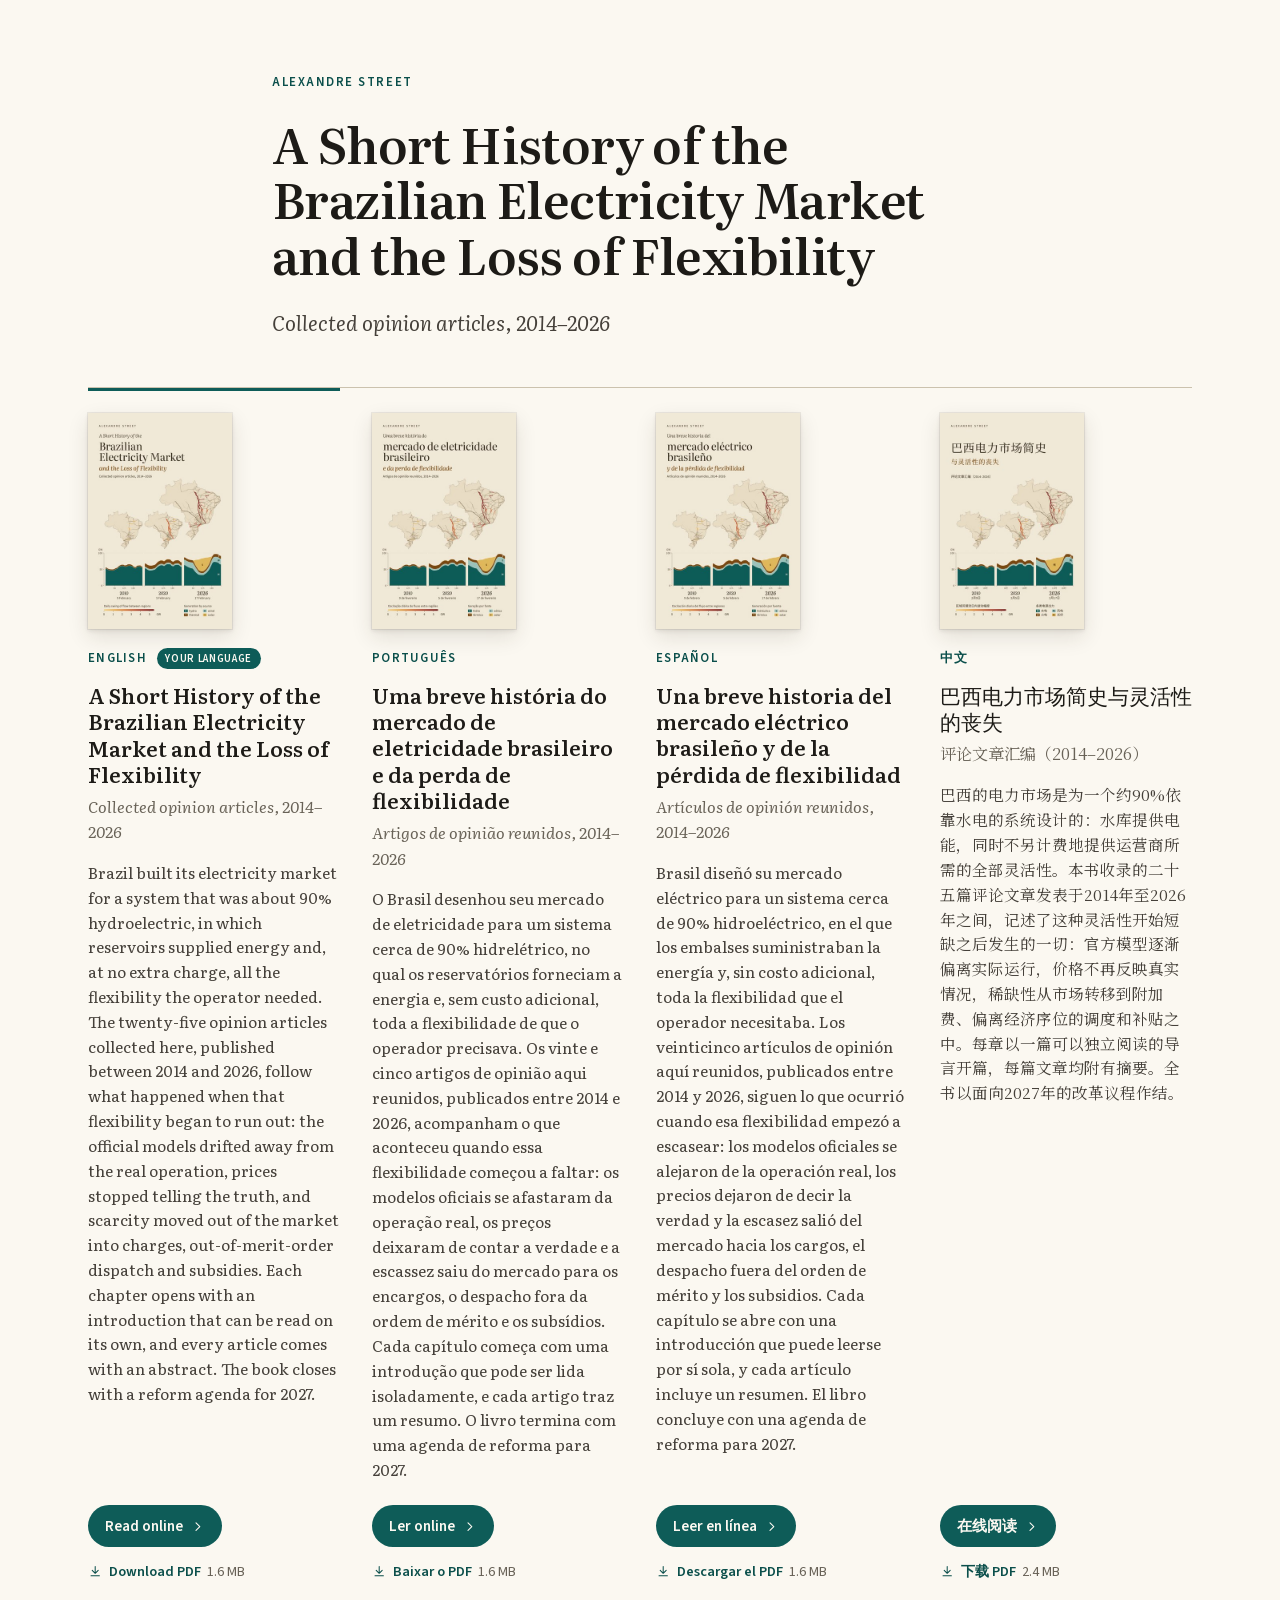
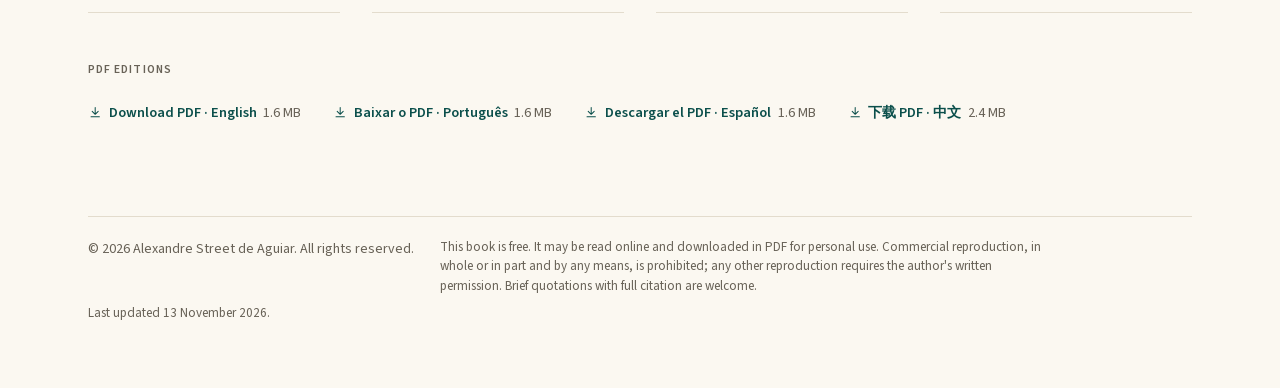
==== commit a135ccf6: "Rights notice in the author's name, last-updated date; preface, Chapter 1 and A16 abstract aligned w" ====
--- a/index.html
+++ b/index.html
@@ -54,7 +54,7 @@
 <article class="ed-card" lang="zh-Hans" data-lang="zh"><a class="ed-cover" href="zh/index.html" tabindex="-1" aria-hidden="true"><img src="assets/cover/cover-zh-720.jpg" srcset="assets/cover/cover-zh-360.jpg 360w, assets/cover/cover-zh-720.jpg 720w" sizes="9rem" width="360" height="540" alt="封面：2010年2月9日、2020年2月5日和2026年2月17日的巴西输电网及其逐时发电" decoding="async"></a><p class="ed-lang">中文<span class="ed-pref" hidden>您的语言</span></p><h2 class="ed-title"><a href="zh/index.html">巴西电力市场简史与灵活性的丧失</a></h2><p class="ed-sub">评论文章汇编（2014–2026）</p><p class="ed-desc">巴西的电力市场是为一个约90%依靠水电的系统设计的：水库提供电能，同时不另计费地提供运营商所需的全部灵活性。本书收录的二十五篇评论文章发表于2014年至2026年之间，记述了这种灵活性开始短缺之后发生的一切：官方模型逐渐偏离实际运行，价格不再反映真实情况，稀缺性从市场转移到附加费、偏离经济序位的调度和补贴之中。每章以一篇可以独立阅读的导言开篇，每篇文章均附有摘要。全书以面向2027年的改革议程作结。</p><p class="ed-actions"><a class="btn" href="zh/index.html">在线阅读 <svg class="icon sm" aria-hidden="true" focusable="false"><use href="#i-right"></use></svg></a><a class="dl" href="./downloads/A%20Short%20History%20of%20the%20Brazilian%20Electricity%20Market%20%28ZH%29.pdf" download><svg class="icon sm" aria-hidden="true" focusable="false"><use href="#i-download"></use></svg> 下载 PDF <span class="size">2.4 MB</span></a></p></article>
 </section>
 <section class="landing-pdfs" aria-labelledby="pdf-h"><h2 class="label" id="pdf-h">PDF editions</h2><ul><li><a class="dl" href="./downloads/A%20Short%20History%20of%20the%20Brazilian%20Electricity%20Market%20%28EN%29.pdf" download lang="en"><svg class="icon sm" aria-hidden="true" focusable="false"><use href="#i-download"></use></svg> Download PDF · English <span class="size">1.6 MB</span></a></li><li><a class="dl" href="./downloads/A%20Short%20History%20of%20the%20Brazilian%20Electricity%20Market%20%28PT%29.pdf" download lang="pt-BR"><svg class="icon sm" aria-hidden="true" focusable="false"><use href="#i-download"></use></svg> Baixar o PDF · Português <span class="size">1.6 MB</span></a></li><li><a class="dl" href="./downloads/A%20Short%20History%20of%20the%20Brazilian%20Electricity%20Market%20%28ES%29.pdf" download lang="es"><svg class="icon sm" aria-hidden="true" focusable="false"><use href="#i-download"></use></svg> Descargar el PDF · Español <span class="size">1.6 MB</span></a></li><li><a class="dl" href="./downloads/A%20Short%20History%20of%20the%20Brazilian%20Electricity%20Market%20%28ZH%29.pdf" download lang="zh-Hans"><svg class="icon sm" aria-hidden="true" focusable="false"><use href="#i-download"></use></svg> 下载 PDF · 中文 <span class="size">2.4 MB</span></a></li></ul></section>
-<footer class="book-foot"><p>© 2026 Alexandre Street</p><p class="rights">All rights reserved. This book may be read online and in its PDF editions for personal use only. It may not be copied, printed, distributed or sold, in whole or in part, without written permission. Brief quotations with full citation are welcome.</p></footer>
+<footer class="book-foot"><p>© 2026 Alexandre Street de Aguiar. All rights reserved.</p><p class="rights">This book is free. It may be read online and downloaded in PDF for personal use. Commercial reproduction, in whole or in part and by any means, is prohibited; any other reproduction requires the author&#x27;s written permission. Brief quotations with full citation are welcome.</p><p class="revised">Last updated <time datetime="2026-11-13">13 November 2026</time>.</p></footer>
 </main>
 <script>(function(){var langs=(navigator.languages||[navigator.language||'']).map(function(x){return String(x).toLowerCase();});var pick=null;for(var i=0;i<langs.length&&!pick;i++){var c=langs[i].slice(0,2);if(['pt','en','es','zh'].indexOf(c)>=0)pick=c;}if(!pick)pick='en';var card=document.querySelector('.ed-card[data-lang="'+pick+'"]');if(card){card.classList.add('is-preferred');var t=card.querySelector('.ed-pref');if(t)t.hidden=false;}})();</script>
 </body>
--- a/assets/app.css
+++ b/assets/app.css
@@ -396,6 +396,7 @@
 .book-foot { margin-top: 6em; padding-top: 1.5em; border-top: 1px solid var(--rule); font-family: var(--ui); font-size: .88rem; color: var(--ink-3); display: flex; flex-wrap: wrap; gap: .4rem 1.6rem; }
 .book-foot p { margin: 0; }
 .book-foot .rights { flex-basis: 100%; max-width: 46em; font-size: .82rem; line-height: 1.5; }
+.book-foot .revised { flex-basis: 100%; font-size: .82rem; }
 
 /* ------------------------------------------------------------ reading modes */
 [data-mode="abstracts"] .article:not(.reveal) .article-body { display: none; }
